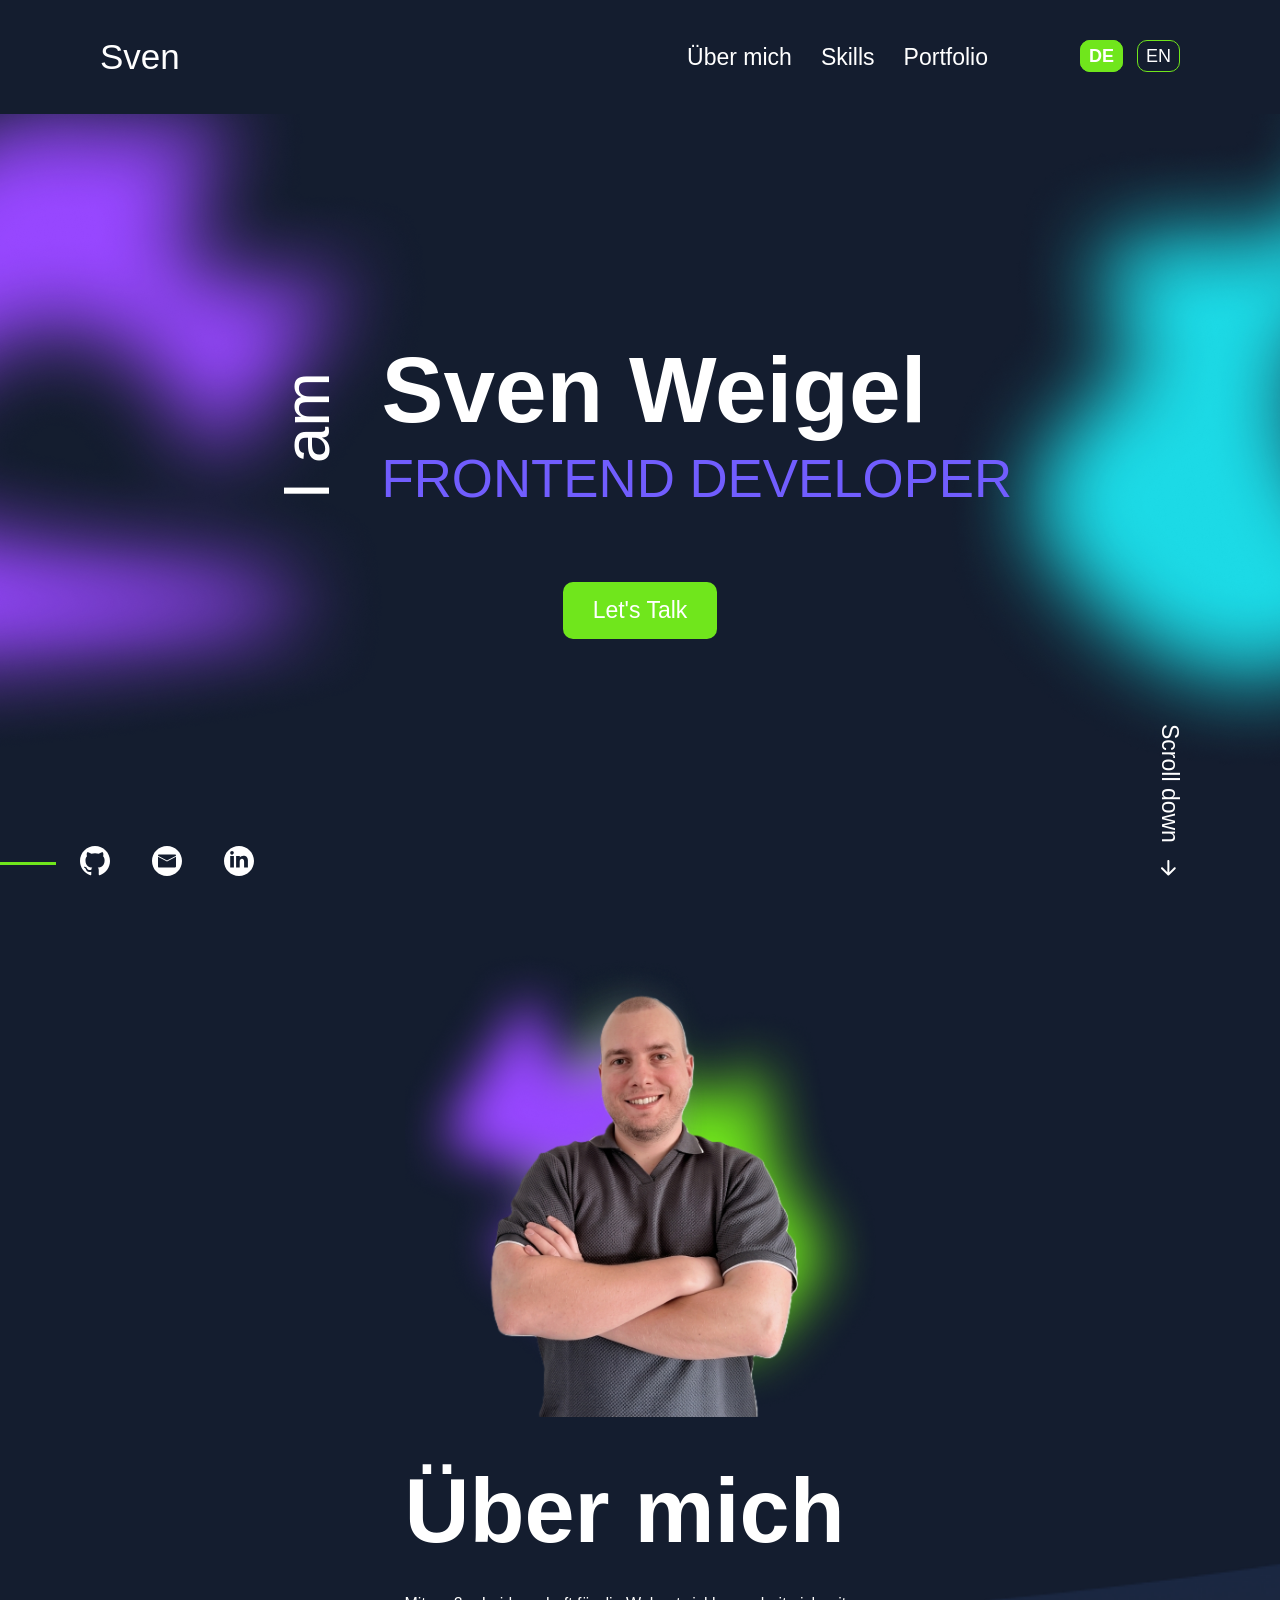
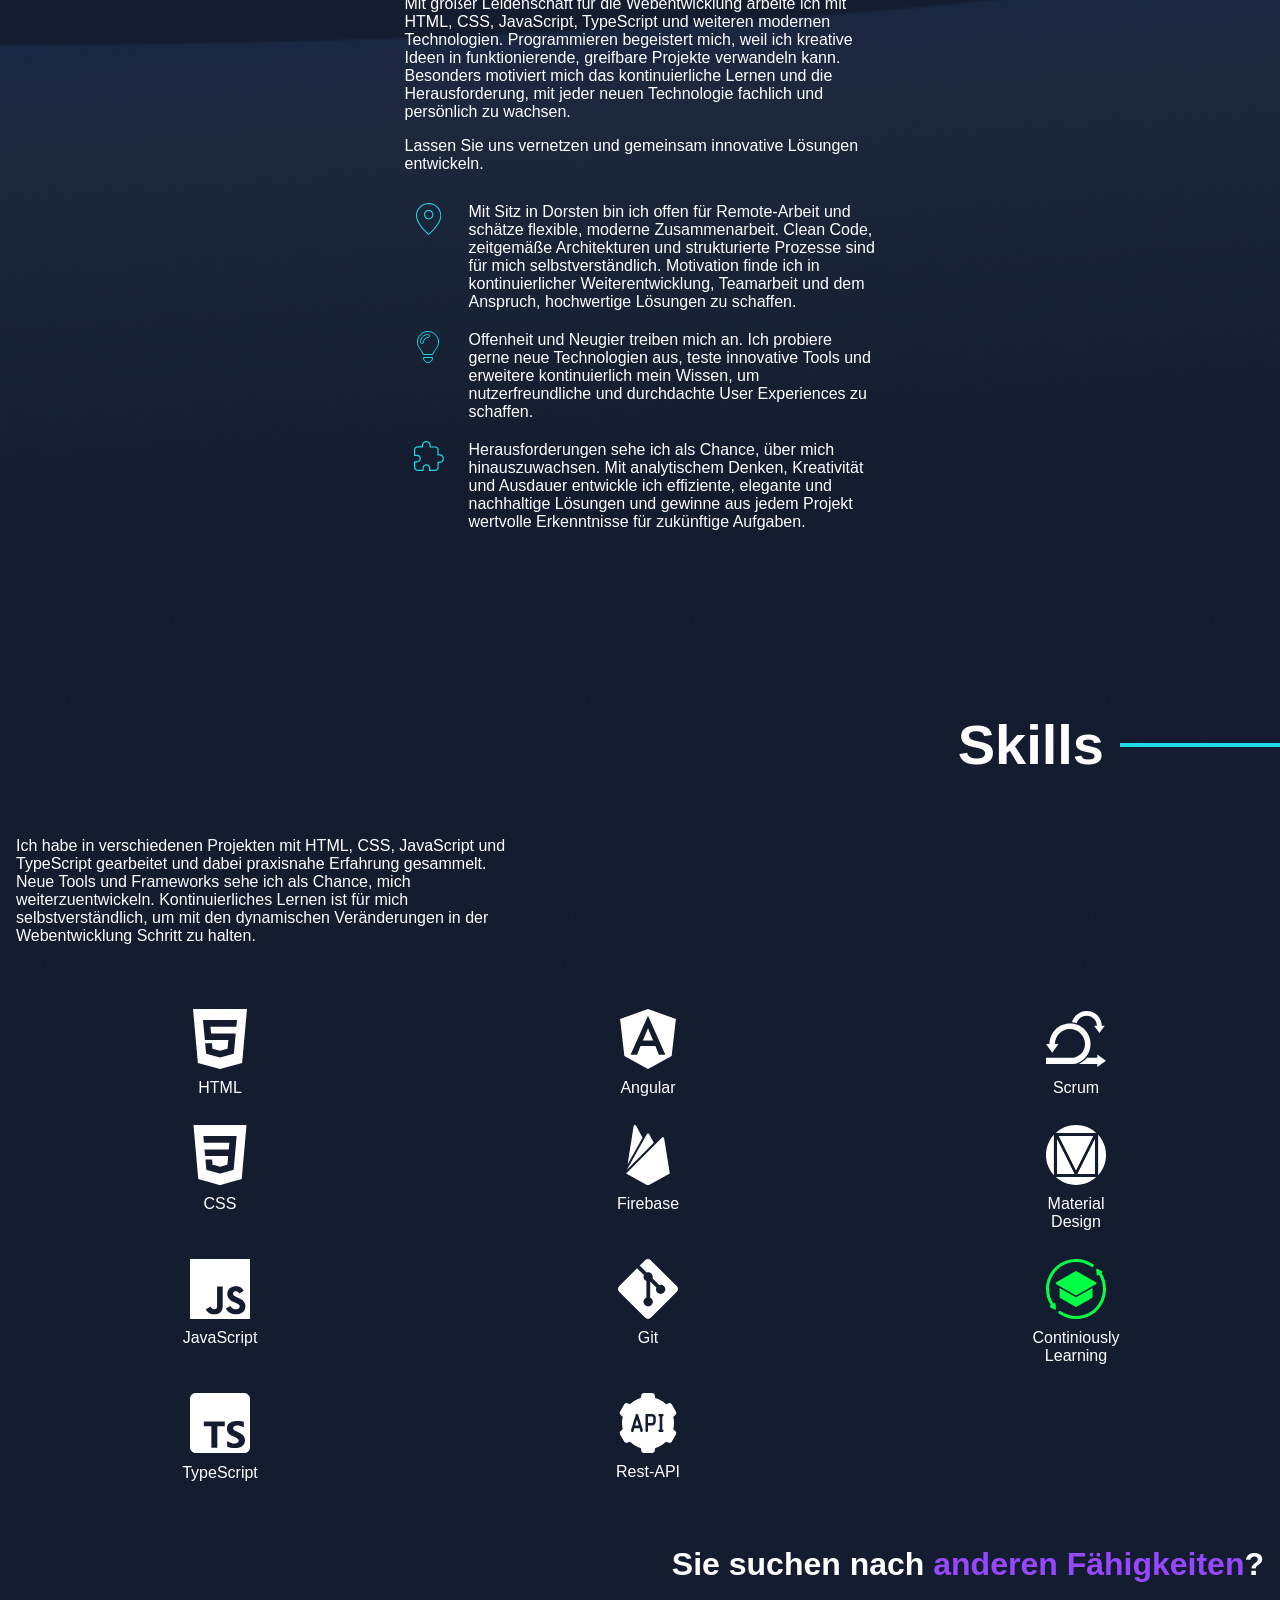
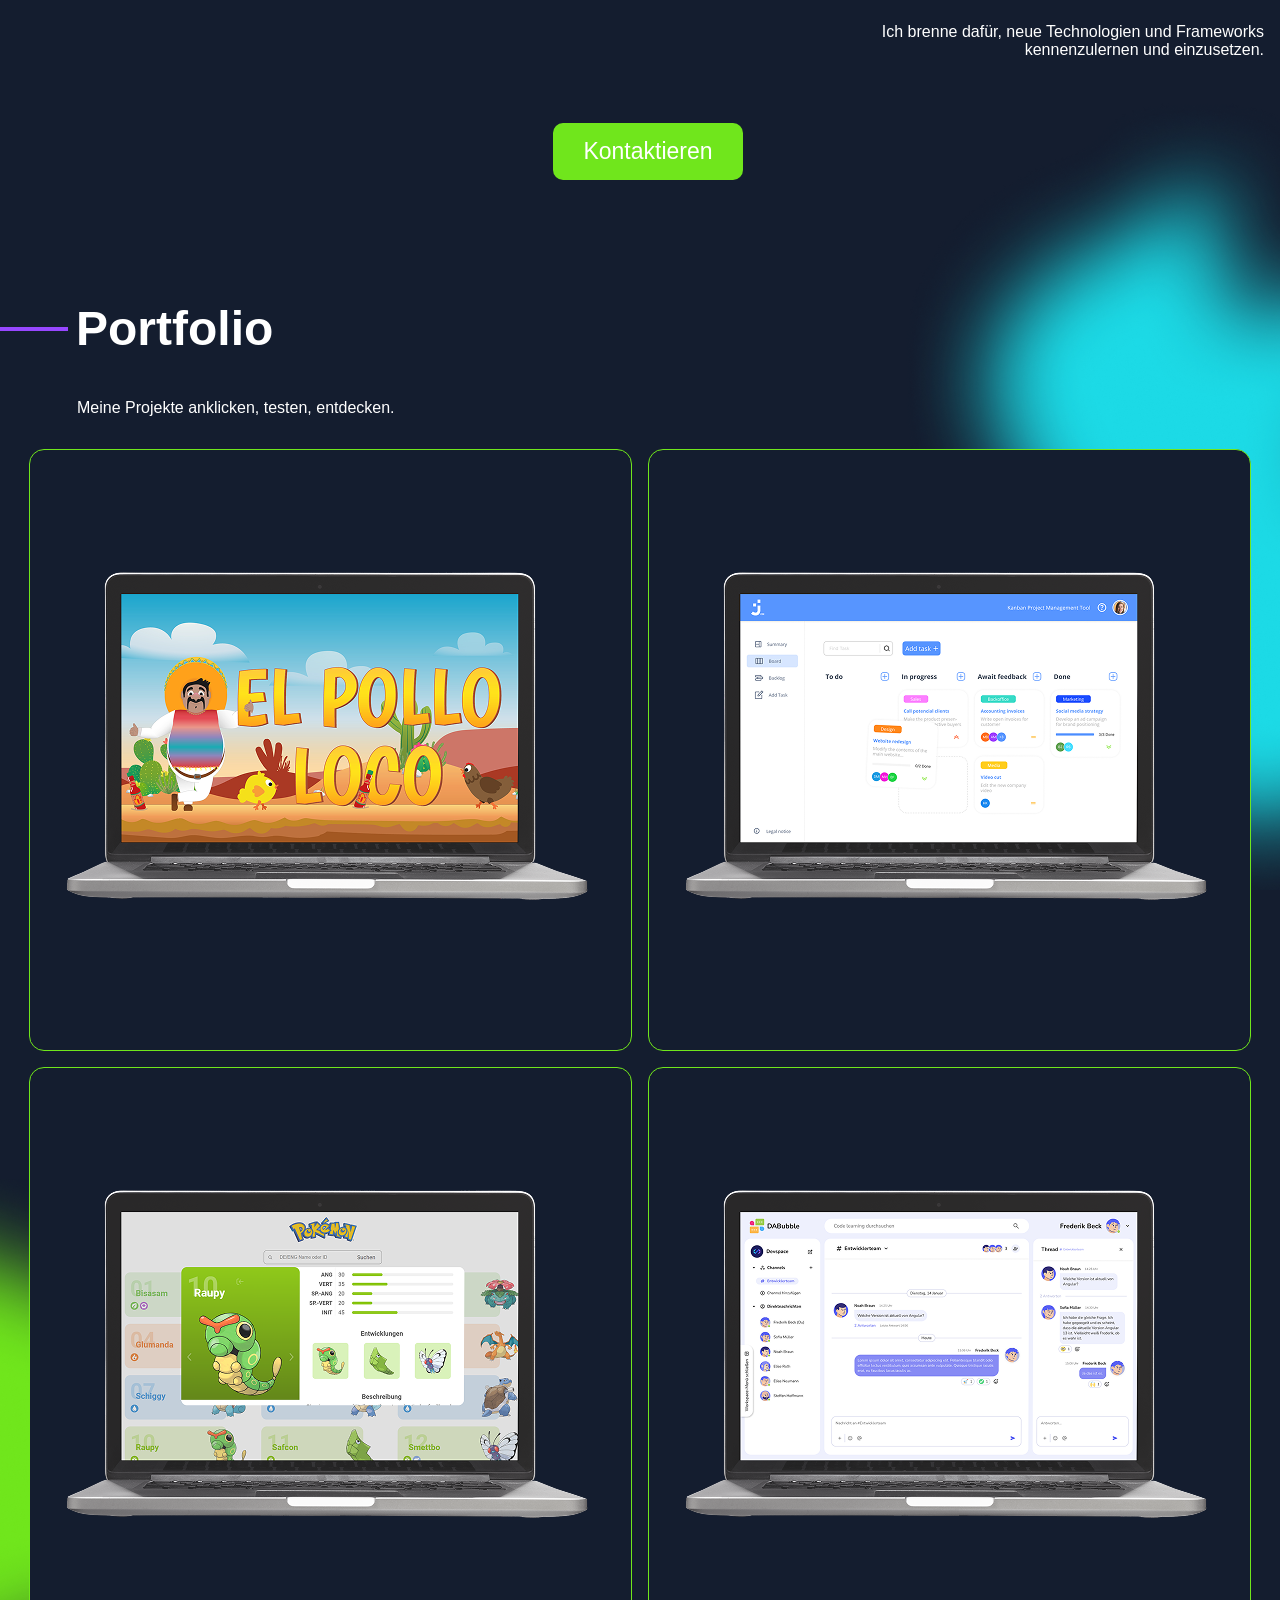
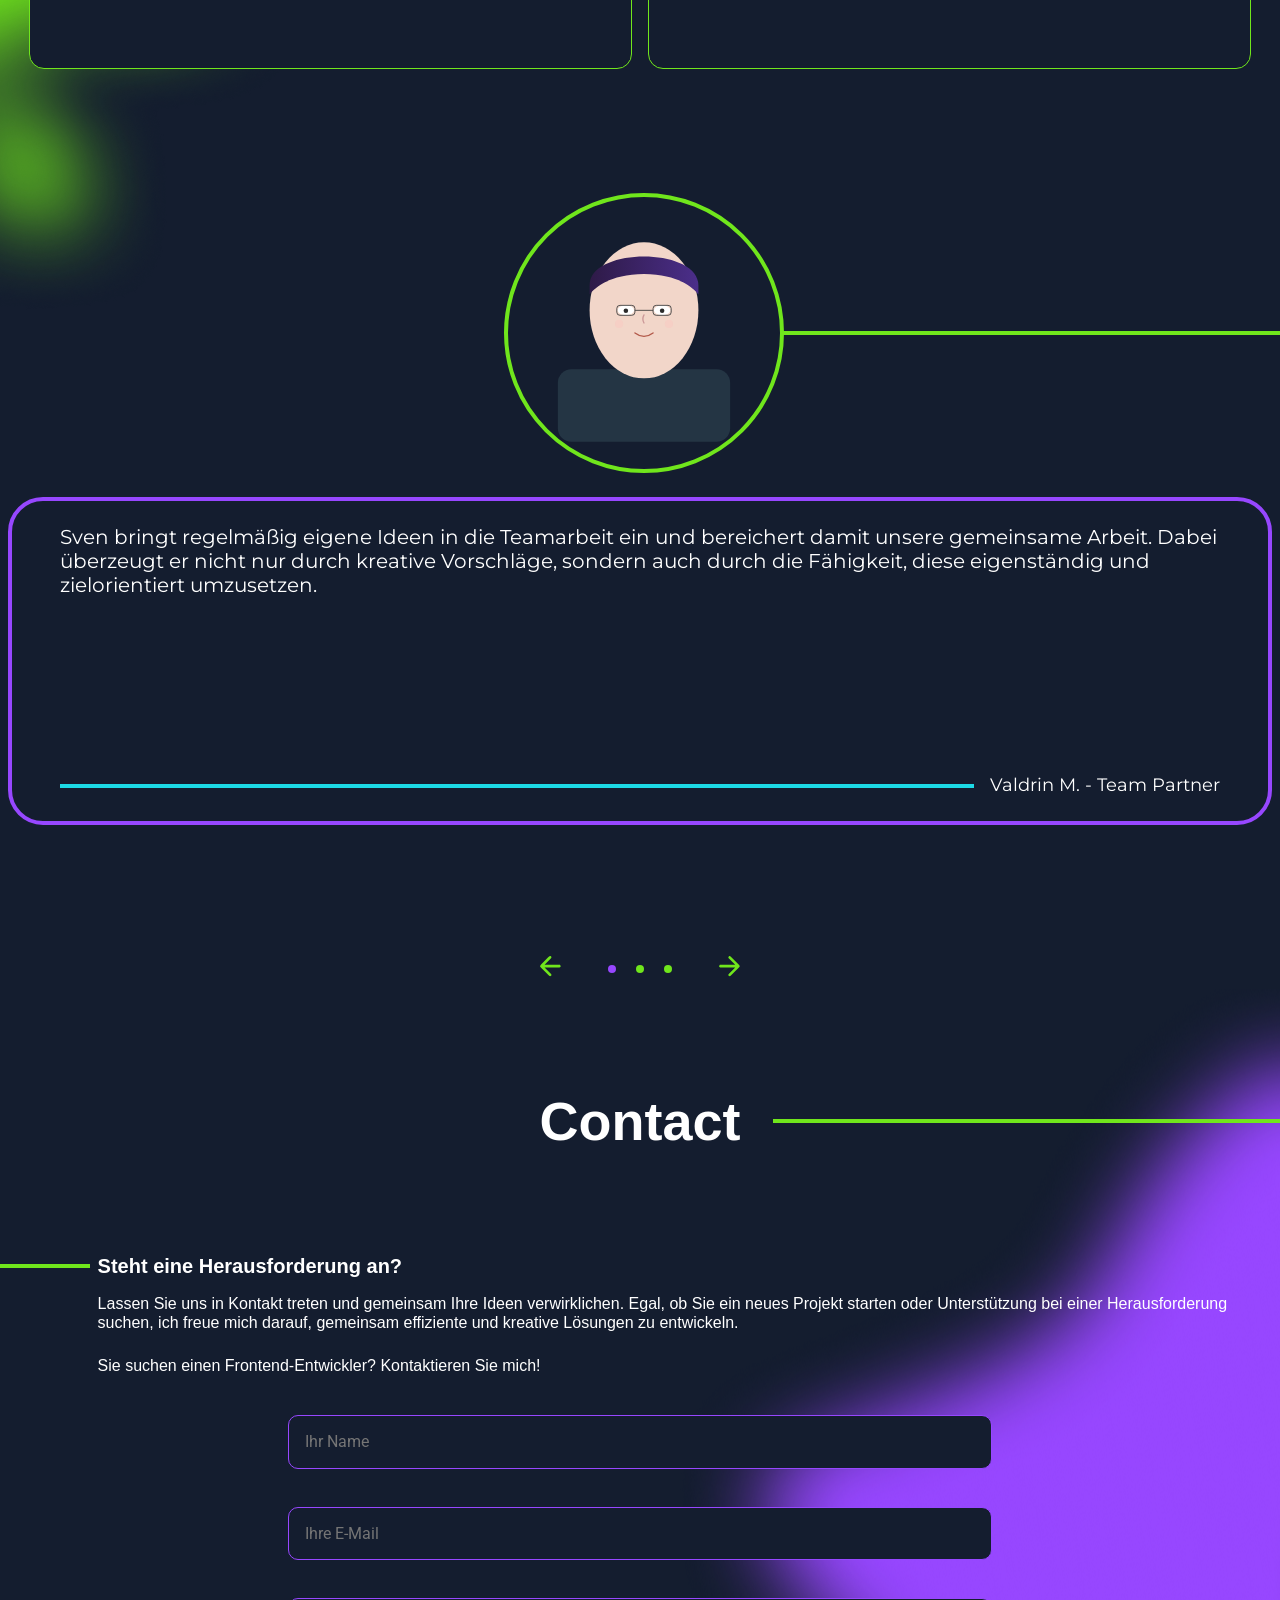
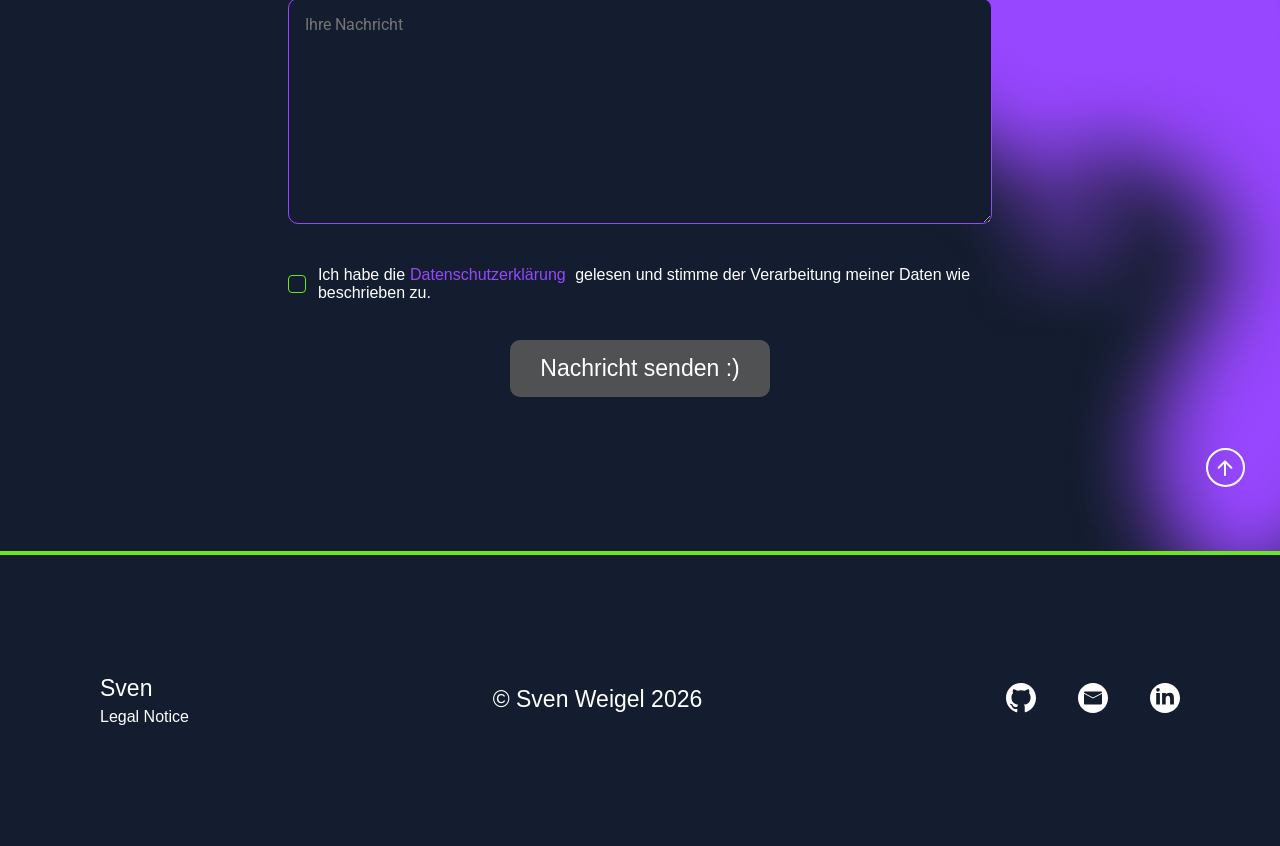
==== index.html @ a0232593 "add: active points to commentary" ====
<!doctype html>
<html lang="en">

<head>
  <meta charset="UTF-8" />
  <meta name="viewport" content="width=device-width, initial-scale=1.0" />
  <title>Portfolio</title>
  <link rel="icon" type="image/x-icon" href="assets/icons/favicon.ico" />
  <link rel="stylesheet" href="style.css" />
  <link rel="stylesheet" href="styles/header.css" />
  <link rel="stylesheet" href="styles/skills.css" />
  <link rel="stylesheet" href="styles/references.css" />
  <link rel="stylesheet" href="styles/portfolio.css" />
  <link rel="stylesheet" href="styles/hero.css" />
  <link rel="stylesheet" href="styles/contact.css" />
  <link rel="stylesheet" href="styles/header.css" />
  <link rel="stylesheet" href="styles/contact.css" />
  <link rel="stylesheet" href="styles/footer.css" />
  <link rel="stylesheet" href="styles/about-me.css" />
  <script src="scripts/fetch.js"></script>
</head>
<body onload="init()">
  <header>
    <div class="content">
      <div id="header-wrapper">
        <div id="header-name">
          <a href="#">Sven</a>
        </div>
        <button id="header-burger" aria-expanded="false" aria-controls="header-nav-language-position">
          <span class="sr-only">Menu</span>
          <img src="assets/icons/burger-menu.svg" alt="Menu" />
          <span class="burger-close" aria-hidden="true">X</span>
        </button>
        <div id="header-nav-language-position">
          <nav id="header-nav">
            <a id="about-me-a" href="#about-me">Über mich</a>
            <a href="#skills">Skills</a>
            <a href="#portfolio">Portfolio</a>
          </nav>
          <div id="header-language">
            <button onclick="setDe()" id="de-language">
              <span id="de-language-span" class="de-language active">DE</span>
            </button>
            <button onclick="setEn()" id="en-language">
              <span id="en-language-span" class="en-language">EN</span>
            </button>
          </div>
        </div>
      </div>
    </div>
  </header>
  <section id="hero">
    <div id="hero-header">
      <div class="content">
        <div id="who-am-i">
          <span class="iam">I am</span>
          <div class="hero-name-job">
            <span id="hero-name">Sven Weigel</span>
            <span class="animate__backInRight" id="hero-job">FRONTEND DEVELOPER</span>
          </div>
        </div>
      </div>
    </div>
    <div id="lets-talk-btn-wrapper">
      <a id="lets-talk-btn" class="general-btn" href="#contact">
        Let's Talk
      </a>
    </div>
    <aside id="hero-footer">
      <div class="content">
        <div id="scroll-down-span">
          <span> Scroll down </span>
        </div>
        <div id="hero-flex-div">
          <div id="hero-position-div">
            <div id="hero-seperator"></div>
            <nav id="hero-social-links">
              <div id="git-hub-link">
                <a href="https://github.com/SvenWeigel" target="_blank"><img src="assets/icons/git-hub.svg"
                    alt="GitHub" /></a>
              </div>
              <div id="mail-link">
                <a href=""><img src="assets/icons/email.svg" alt="Email" /></a>
              </div>
              <div id="linkedin-link">
                <a href=""><img src="assets/icons/linkedin.svg" alt="LinkedIn" /></a>
              </div>
            </nav>
          </div>
          <div id="scroll-down">
            <div>
              <img src="assets/icons/arrow-down.svg" alt="arrow down" />
            </div>
          </div>
        </div>
      </div>
    </aside>
  </section>
  <section id="about-me">
    <div id="about-me-content-wrapper">
      <div class="content">
        <div id="about-me-container">
          <div id="about-me-left">
            <div id="about-me-header">
                <span id="about-me-title">Über mich</span>
            </div>
            <div id="about-me-introduce">
                <span id="about-me-intro">
                Mit großer Leidenschaft für die Webentwicklung arbeite ich mit HTML, CSS, JavaScript, TypeScript und weiteren modernen Technologien. Programmieren begeistert mich, weil ich kreative Ideen in funktionierende, greifbare Projekte verwandeln kann. Besonders motiviert mich das kontinuierliche Lernen und die Herausforderung, mit jeder neuen Technologie fachlich und persönlich zu wachsen.
                <span class="spacer-vertical"></span>
                Lassen Sie uns vernetzen und gemeinsam innovative Lösungen entwickeln.
              </span>
            </div>
            <div id="about-me-connection-info">
              <div class="about-container-divs">
                <div class="about-me-div-size">
                  <img src="assets/icons/location-icon.svg" alt="location icon" />
                </div>
                <span id="about-me-location-text">
                  Mit Sitz in Dorsten bin ich offen für Remote-Arbeit und schätze flexible, moderne Zusammenarbeit. Clean Code, zeitgemäße Architekturen und strukturierte Prozesse sind für mich selbstverständlich. Motivation finde ich in kontinuierlicher Weiterentwicklung, Teamarbeit und dem Anspruch, hochwertige Lösungen zu schaffen.
                </span>
              </div>
              <div class="about-container-divs">
                <div class="about-me-div-size">
                  <img src="assets/icons/bulb-icon.svg" alt="open mind icon" />
                </div>
                <span id="about-me-openmind-text">
                  Offenheit und Neugier treiben mich an. Ich probiere gerne neue Technologien aus, teste innovative Tools und erweitere kontinuierlich mein Wissen, um nutzerfreundliche und durchdachte User Experiences zu schaffen.
                </span>
              </div>
              <div class="about-container-divs">
                <div class="about-me-div-size">
                  <img src="assets/icons/puzzel-icon.svg" alt="puzzel icon" />
                </div>
                <span id="about-me-challenges-text">
                  Herausforderungen sehe ich als Chance, über mich hinauszuwachsen. Mit analytischem Denken, Kreativität und Ausdauer entwickle ich effiziente, elegante und nachhaltige Lösungen und gewinne aus jedem Projekt wertvolle Erkenntnisse für zukünftige Aufgaben.
                </span>
              </div>
            </div>
          </div>
          <div id="about-me-right">
            <div id="about-me-image-div">
              <img src="assets/imgs/me.png" alt="Picture of me" />
            </div>
          </div>
        </div>
      </div>
    </div>
  </section>
  <section id="skills">
    <div id="skills-content">
      <div class="content">
        <div id="skills-container">
          <div id="skills-icons">
            <div id="skills-first-row" class="skill-rows hover-effect">
              <div class="skill-icons-div">
                <img class="skills-icon" src="assets/icons/html-icon.svg" alt="Html icon" />
                <span>HTML</span>
              </div>
              <div class="skill-icons-div">
                <img class="skills-icon" src="assets/icons/angular-icon.svg" alt="Angular icon" />
                <span>Angular</span>
              </div>
              <div class="skill-icons-div">
                <img class="skills-icon" src="assets/icons/scrum-icon.svg" alt="Scrum icon" />
                <span>Scrum</span>
              </div>
            </div>
            <div id="skills-second-row" class="skill-rows hover-effect">
              <div class="skill-icons-div">
                <img class="skills-icon" src="assets/icons/css-icon.svg" alt="Css icon" />
                <span>CSS</span>
              </div>
              <div class="skill-icons-div">
                <img class="skills-icon" src="assets/icons/firebase-icon.svg" alt="Firebase icon" />
                <span>Firebase</span>
              </div>
              <div class="skill-icons-div">
                <img class="skills-icon" src="assets/icons/material-icon.svg" alt="Material design icon" />
                <span>
                  Material <br>
                  Design
                </span>
              </div>
            </div>
            <div id="skills-third-row" class="skill-rows hover-effect">
              <div class="skill-icons-div">
                <img class="skills-icon" src="assets/icons/javascript-icon.svg" alt="JavaScript icon" />
                <span>JavaScript</span>
              </div>
              <div class="skill-icons-div">
                <img class="skills-icon" src="assets/icons/git-icon.svg" alt="Git icon" />
                <span>Git</span>
              </div>
              <div class="skill-icons-div">
                <img id="lerning-icon" class="skills-icon" src="assets/icons/learning-icon.svg"
                  alt="Continiously learning icon" />
                <span>Continiously<br />
                  Learning</span>
              </div>
            </div>
            <div id="skills-fourth-row" class="skill-rows hover-effect">
              <div class="skill-icons-div">
                <img class="skills-icon" src="assets/icons/typescript-icon.svg" alt="Typescript icon" />
                <span>TypeScript</span>
              </div>
              <div class="skill-icons-div">
                <img class="skills-icon" src="assets/icons/api-icon.svg" alt="RestApi icon" />
                <span>Rest-API</span>
              </div>
            </div>
          </div>
          <div id="skills-description">
            <div id="skills-description-content">
              <div id="skills-head">
                <span>Skills</span>
                <div id="skills-seperator"></div>
              </div>
              <div id="highlight-description">
                <p id="skills-highlight-text">
                  Ich habe in verschiedenen Projekten mit HTML, CSS, JavaScript und TypeScript gearbeitet und dabei praxisnahe Erfahrung gesammelt. Neue Tools und Frameworks sehe ich als Chance, mich weiterzuentwickeln. Kontinuierliches Lernen ist für mich selbstverständlich, um mit den dynamischen Veränderungen in der Webentwicklung Schritt zu halten.
                </p>
              </div>
              <div id="other-skills-need">
                <p id="skills-other-question">Sie suchen nach <span id="skills-other-emphasis">anderen Fähigkeiten</span>?</p>
              </div>
              <div id="skills-more-learnings">
                <p id="skills-more-learning">
                  Ich brenne dafür, neue Technologien und Frameworks<br> kennenzulernen und einzusetzen.
                </p>
              </div>
              <div id="btn-div">
                <a href="#contact">
                  <button id="skills-contact-btn" class="general-btn">Kontaktieren</button>
                </a>
              </div>
            </div>
          </div>
        </div>
      </div>
  </section>
  <section id="portfolio">
    <div id="portfolio-content">
      <div class="content">
        <div id="portfolio-container">
          <div id="portfolio-header">
            <div id="portfolio-header-content">
              <div id="portfolio-headline">
                <div id="portfolio-seperator-div"></div>
                <span>Portfolio</span>
              </div>
              <div id="portfolio-description">
                <span id="portfolio-description-text">
                  Meine Projekte anklicken, testen, entdecken.
                </span>
              </div>
            </div>
          </div>
          <div id="portfolio-showcase">
            <div class="box">
              <img src="assets/imgs/pollo-loco.png" alt="">
              <div class="portfolio-overlay">
                <div class="portfolio-overlay-content">
                  <h3 id="portfolio-pollo-title">El Pollo Loco</h3>
                  <p id="portfolio-pollo-desc">Jump, run and collect coins in a fun browser game.</p>
                  <span id="portfolio-pollo-tech" class="portfolio-tech">JavaScript | HTML | CSS</span>
                  <div class="portfolio-btns">
                    <a id="portfolio-pollo-live" class="portfolio-btn primary" href="#" target="_blank">Live test</a>
                    <a id="portfolio-pollo-github" class="portfolio-btn ghost" href="#" target="_blank">Github</a>
                  </div>
                </div>
              </div>
            </div>
            <div class="box">
              <img src="assets/imgs/join.png" alt="">
              <div class="portfolio-overlay">
                <div class="portfolio-overlay-content">
                  <h3 id="portfolio-join-title">Join</h3>
                  <p id="portfolio-join-desc">Task manager inspired by Kanban boards for teams.</p>
                  <span id="portfolio-join-tech" class="portfolio-tech">JavaScript | HTML | CSS</span>
                  <div class="portfolio-btns">
                    <a id="portfolio-join-live" class="portfolio-btn primary" href="#" target="_blank">Live test</a>
                    <a id="portfolio-join-github" class="portfolio-btn ghost" href="#" target="_blank">Github</a>
                  </div>
                </div>
              </div>
            </div>
            <div class="box">
              <img src="assets/imgs/pokedex.png" alt="">
              <div class="portfolio-overlay">
                <div class="portfolio-overlay-content">
                  <h3 id="portfolio-pokedex-title">Pokedex</h3>
                  <p id="portfolio-pokedex-desc">Search and explore Pokemon with clean UI.</p>
                  <span id="portfolio-pokedex-tech" class="portfolio-tech">JavaScript | API | CSS</span>
                  <div class="portfolio-btns">
                    <a id="portfolio-pokedex-live" class="portfolio-btn primary" href="#" target="_blank">Live test</a>
                    <a id="portfolio-pokedex-github" class="portfolio-btn ghost" href="#" target="_blank">Github</a>
                  </div>
                </div>
              </div>
            </div>
            <div class="box">
              <img src="assets/imgs/dabubble.png" alt="">
              <div class="portfolio-overlay">
                <div class="portfolio-overlay-content">
                  <h3 id="portfolio-dabubble-title">DABubble</h3>
                  <p id="portfolio-dabubble-desc">Slack-inspired chat app with realtime messaging.</p>
                  <span id="portfolio-dabubble-tech" class="portfolio-tech">Angular | TypeScript | Firebase</span>
                  <div class="portfolio-btns">
                    <a id="portfolio-dabubble-live" class="portfolio-btn primary" href="#" target="_blank">Live test</a>
                    <a id="portfolio-dabubble-github" class="portfolio-btn ghost" href="#" target="_blank">Github</a>
                  </div>
                </div>
              </div>
            </div>
          </div>

        </div>
      </div>
    </div>
  </section>
  <section id="references">
    <div id="references-content">
      <div class="content">
        <div>
          <div id="references-container">
            <div id="reference-commentary">
              <div id="commentary">
                <span id="references-commentary-text">
                  Sven bringt regelmäßig eigene Ideen in die Teamarbeit ein und bereichert damit unsere gemeinsame Arbeit. Dabei überzeugt er nicht nur durch kreative Vorschläge, sondern auch durch die Fähigkeit, diese eigenständig und zielorientiert umzusetzen.
                </span>
              </div>
              <div id="commentary-name">
                <div id="commentary-name-seperator"></div>
                <span id="references-commentary-name">Valdrin M. -Team Partner</span>
              </div>
            </div>
            <div id="reference-img">
              <div id="reference-img-div">
              <img src="assets/imgs/fictional-person.svg" alt="">
              </div>
            </div><div id="reference-seperator"></div>
          </div>
          <div id="commentary-nav-bar">
            <div id="arrow-back">
              <img id="back" onclick="backCommentary()" src="assets/icons/arrow-back.svg" alt="back arrow">
            </div>
            <div class="active-point"></div>
            <div class="point"></div>
            <div class="point"></div>
            <div id="arrow-next">
              <img id="next" onclick="nextCommentary()" src="assets/icons/arrow-next.svg" alt="next arrow">
            </div>
          </div>
        </div>
      </div>
    </div>
  </section>
  <section id="contact">
    <div id="contact-content">
      <div class="content">
        <div id="contact-header-container">
          <div id="contact-header">
            <span>Contact</span>
            <div id="contact-seperator"></div>
          </div>
        </div>
        <div id="contact-content-container">
          <div id="contact-left-div">
            <div id="contact-left-content">
              <div id="contact-left-head">
                <div id="contact-left-seperator"></div>
                <span id="contact-challenge-text">Steht eine Herausforderung an?</span>
              </div>
              <div id="contact-left-description">
                <span id="contact-description-text">
                  Lassen Sie uns in Kontakt treten und gemeinsam Ihre Ideen verwirklichen. Egal, ob Sie ein neues Projekt starten oder Unterstützung bei einer Herausforderung suchen, ich freue mich darauf, gemeinsam effiziente und kreative Lösungen zu entwickeln.
                </span>
                <span id="contact-cta-text">
                  Sie suchen einen Frontend-Entwickler? Kontaktieren Sie mich!
                </span>
              </div>
            </div>
          </div>
          <div id="contact-right-div">
            <form id="contact-form" action="">
              <div class="field-with-icon">
                <input id="name" type="text" placeholder="Ihr Name" required>
                <img class="validation-icon icon-valid" src="assets/icons/valid.svg" alt="valid" />
                <img class="validation-icon icon-invalid" src="assets/icons/not-valid.svg" alt="not valid" />
              </div>
              <div id="error-name"></div>
              <div class="field-with-icon">
                <input id="email" type="email" placeholder="Ihre E-Mail" required>
                <img class="validation-icon icon-valid" src="assets/icons/valid.svg" alt="valid" />
                <img class="validation-icon icon-invalid" src="assets/icons/not-valid.svg" alt="not valid" />
              </div>
              <div id="error-email"></div>
              <div class="field-with-icon">
                <textarea name="message" id="message" cols="30" rows="10" placeholder="Ihre Nachricht" required></textarea>
                <img class="validation-icon icon-valid" src="assets/icons/valid.svg" alt="valid" />
                <img class="validation-icon icon-invalid" src="assets/icons/not-valid.svg" alt="not valid" />
              </div>
              <div id="error-message"></div>
              <div id="contact-form-checkbox-bottom">
                <input id="checkbox" type="checkbox" required unchecked>
                <span id="contact-privacy-text">Ich habe die<a id="contact-privacy-link" href="legal-notice.html">Datenschutzerklärung</a> gelesen und stimme der Verarbeitung meiner Daten wie beschrieben zu.</span>
              </div>
              <div id="error-checkbox"></div>
              <div id="form-btn-div">
              <button type="button" onclick="sendContactForm()" id="contact-send-btn" class="form-btn" disabled>
                Nachricht senden :)
              </button>
            </div>
            </form>
          </div>
        </div>
        <div id="go-up-btn">
          <a href="#"> <img src="assets/icons/go-up.svg" alt=""></a>
        </div>
      </div>
    </div>
  </section>
  <footer>
    <div class="content">
      <div id="footer-seperator"></div>
      <div id="footer-container">
        <div id="footer-left">
          <span>Sven</span>
          <a id="footer-legal-link" href="legal-notice.html">Legal Notice</a>
        </div>
        <span>© Sven Weigel 2026</span>
        <nav id="footer-nav">
          <a href="https://github.com/SvenWeigel"><img src="assets/icons/git-hub.svg" alt=""></a>
          <a href=""><img src="assets/icons/email.svg" alt=""></a>
          <a href=""><img src="assets/icons/linkedin.svg" alt=""></a>
        </nav>
      </div>
    </div>
  </footer>

  <div id="modal-overlay" onclick="closeModal()">
    <div id="modal-box">
      <img id="modal-icon" src="assets/icons/modal-icon.svg" alt="">
      <p id="modal-message"></p>
      <button class="general-btn" onclick="closeModal()">OK</button>
    </div>
  </div>

</body>
<script src="script.js"></script>
  <script src="scripts/contact.js"></script>
  <script src="scripts/language.js"></script>
  <script src="scripts/commentary.js"></script>
</html>
---- style.css ----
@font-face {
  font-family: "Roboto";
  src: url(fonts/Roboto-VariableFont_wdth\,wght.ttf) format("truetype");
}

@font-face {
  font-family: "Montserrat";
  src: url(fonts/Montserrat/Montserrat-VariableFont_wght.ttf) format("truetype");
}

html,
body {
  height: 100%;
  margin: 0;
  scroll-behavior: smooth;
}

body {
  font-family: "Poppins", sans-serif, Arial, Helvetica, sans-serif;
  background-color: rgb(20, 29, 47);
}

a {
  text-decoration: none;
  color: inherit;
}

.content{
  width: 100%;
  max-width: 1440px;
  height: 100%;
}

.general-btn {
  background-color: rgba(112, 230, 28, 1);
  color: white;
  border: none;
  border-radius: 10px;
  padding: 15px 30px;
  font-size: 23px;
  cursor: pointer;
}

.general-btn:hover {
  background-color: rgba(151, 71, 255, 1);
  transition: ease, transform 0.2s ease;
  transform: scale(1.2);
  transform-origin: left top;
}

#modal-overlay {
  display: none;
  position: fixed;
  inset: 0;
  background-color: rgba(0, 0, 0, 0.6);
  z-index: 9999;
  align-items: center;
  justify-content: center;
}

#modal-overlay.modal-open {
  display: flex;
}

#modal-box {
  background-color: rgb(30, 42, 64);
  border-radius: 14px;
  padding: 48px 56px;
  display: flex;
  flex-direction: column;
  align-items: center;
  gap: 24px;
  max-width: 480px;
  width: 90%;
  box-shadow: 0 8px 40px rgba(0, 0, 0, 0.5);
  animation: modalIn 0.25s ease;
}

#modal-icon {
  width: 56px;
  height: 56px;
}

#modal-message {
  color: white;
  font-size: 20px;
  font-weight: 600;
  text-align: center;
  margin: 0;
}

@keyframes modalIn {
  from { opacity: 0; transform: scale(0.85); }
  to   { opacity: 1; transform: scale(1); }
}
---- styles/header.css ----
header {
  margin: 0 auto;
  display: flex;
  justify-content: center;
}

#header-wrapper {
  display: flex;
  justify-content: space-between;
  align-items: center;
  margin: 0 auto;
  padding: 37px 100px 37px 100px;
  color: rgba(255, 255, 255, 1);
}

#header-name {
  font-size: 35px;
  font-weight: 400;
}

#header-nav-language-position {
  display: flex;
  gap: 92px;
}

#header-nav {
  font-size: 23px;
  font-weight: 400;
  display: flex;
  gap: 29px;
}

#header-language {
  display: flex;
  gap: 14px;
}

#header-language button {
  background: transparent;
  border: none;
  padding: 0;
  cursor: pointer;
}

#header-language span {
  background: transparent;
  border: 1px solid rgba(112, 230, 28, 1);
  padding: 5px 8px 5px 8px;
  cursor: pointer;
  border-radius: 10px;
  font-size: 18px;
  line-height: 120%;
  color: white;
}
  
.active {
  background-color: rgba(112, 230, 28, 1) !important;
  font-weight: 700 !important;
}

.de-language  {
  background-color: transparent;
  color: white;
  font-weight: 400;
}

#de-language span:hover {
 background-color: #9747ff;
  border-color: #9747ff;
}


.en-language {
  background-color: transparent;
  color: white;
  font-weight: 400;
}

#en-language span:hover {
  background-color: #9747ff;
  border-color: #9747ff;
}

header {
  position: fixed;
  top: 0;
  left: 0;
  right: 0;
  width: 100%;
  z-index: 9999;
  background-color: rgb(20, 29, 47);
}

#header-nav a:hover {
  color: rgba(112, 230, 28, 1);
}

#header-burger {
  display: none;
  align-items: center;
  justify-content: center;
  width: 44px;
  height: 44px;
  margin-left: auto;
  background: transparent;
  border: none;
  cursor: pointer;
}

#header-burger img {
  width: 28px;
  height: 28px;
}

.burger-close {
  display: none;
  font-size: 22px;
  line-height: 1;
  color: rgba(255, 255, 255, 1);
}

.sr-only {
  position: absolute;
  width: 1px;
  height: 1px;
  padding: 0;
  margin: -1px;
  overflow: hidden;
  clip: rect(0, 0, 0, 0);
  border: 0;
}

header.is-open #header-nav-language-position {
  transform: translateX(0);
  opacity: 1;
  pointer-events: auto;
}

header.is-open #header-burger img {
  display: none;
}

header.is-open #header-burger .burger-close {
  display: inline-block;
}

body.no-scroll {
  overflow: hidden;
}

@media (max-width: 950px) {
  #header-wrapper {
    padding: 37px 37px 37px 37px;
  }

  #header-burger {
    display: inline-flex;
  }

  #header-nav-language-position {
    position: fixed;
    left: 0;
    right: 0;
    top: 90px;
    height: calc(100vh - 100px);
    flex-direction: column;
    align-items: center;
    justify-content: flex-start;
    gap: 24px;
    padding-top: 24px;
    background-color: rgba(20, 29, 47, 0.9);
    transform: translateX(100%);
    opacity: 0;
    pointer-events: none;
    transition: none;
  }

  #header-nav {
    flex-direction: column;
    align-items: center;
    gap: 20px;
  }

  header.is-open #header-nav-language-position {
    transition: transform 0.25s ease, opacity 0.2s ease;
  }
}
---- styles/skills.css ----
#skills{
  scroll-margin-top: 80px;
}

#skills-container {
  padding: 60px 0px 160px 100px;
  display: flex;
  justify-content: space-between;
}

#skills-content {
  display: flex;
  flex-direction: row;
  justify-content: center;
  align-items: center;
  position: relative;
}

#skills-icons {
  width: 662px;
  height: 664px;
}

#skills-description {
  width: 492px;
  height: 560px;
}

#skills-icons {
  display: flex;
  flex-direction: row;
  gap: 80px;
}

.skill-icons-div {
  display: flex;
  flex-direction: column;
  align-items: center;
  gap: 10px;
  color: white;
  font-size: 16px;
  text-align: center;
}

.skill-rows {
  display: flex;
  flex-direction: column;
  gap: 80px;
  padding: 16px 8px 16px 8px;
}

#lerning-icon {
  filter: invert(42%) sepia(93%) saturate(1352%) hue-rotate(87deg)
    brightness(119%) contrast(119%);
}

#skills-description-content {
  display: flex;
  flex-direction: column;
  justify-content: center;
  align-items: flex-start;
  color: white;
  font-size: 16px;
}

#skills-head {
  width: 100%;
  font-size: 90px;
  font-weight: 700;
  color: #fff;
  line-height: 120%;
  margin-bottom: 35px;
  display: flex;
  justify-content: flex-start;
  align-items: center;
}

#skills-seperator {
  width: 100%;
  height: 0;
  border: none;
  border-top: 4px solid rgba(28, 218, 230, 1);
  margin-left: 32px;
}

#other-skills-need {
  font-size: 32px;
  font-weight: 700;
}

#other-skills-need span {
  color: rgba(151, 71, 255, 1);
}

#btn-div {
  margin-top: 40px;
}

#other-skills-need p {
  margin: 40px 0px 16px 0px;
}

#highlight-description p {
  margin: 0;
  padding-right: 100px;
}

#skills-more-learnings p {
  margin: 0;
}

.hover-effect img:hover {
  transform: scale(1.05) translateY(-50%);
  transition: transform 0.3s ease;
}

@media (max-width: 1285px) {
  .hover-effect img:hover {
    transform: none;
    transition: none;
  }

  #skills-container {
    padding: 60px 0px 120px 16px;
    display: grid;
    grid-template-columns: 1fr;
    grid-template-areas:
      "head"
      "highlight"
      "icons"
      "other"
      "more"
      "btn";
    align-items: center;
    gap: 24px;
  }

  #skills-icons {
    width: 100%;
    height: auto;
    display: grid;
    grid-template-columns: repeat(3, minmax(120px, 1fr));
    gap: 28px 20px;
    grid-area: icons;
  }

  .skill-rows {
    display: contents;
  }

  #skills-description {
    display: contents;
  }

  #skills-description-content {
    display: contents;
  }

  #skills-head {
    grid-area: head;
    font-size: 56px;
    justify-content: flex-end;
    text-align: right;
  }

  #skills-seperator {
    width: 160px;
    margin-left: 16px;
  }

  #highlight-description p {
    padding-right: 8px;
    padding-bottom: 40px;
  }

  #highlight-description {
    grid-area: highlight;
    text-align: left;
    width: min(520px, 100%);
    justify-self: start;
  }

  #other-skills-need {
    grid-area: other;
    text-align: right;
    justify-self: end;
    padding-right: 16px;
  }

  #skills-more-learnings {
    grid-area: more;
    text-align: right;
    justify-self: end;
    padding-right: 16px;
  }

  #btn-div {
    grid-area: btn;
    justify-self: center;
  }
}

@media (max-width: 900px) {
  #skills-icons {
    grid-template-columns: repeat(3, minmax(120px, 1fr));
    gap: 24px 16px;
  }

  #skills-head {
    font-size: 44px;
  }

  #other-skills-need {
    font-size: 24px;
  }
}

@media (max-width: 600px) {
  #skills-container {
    padding: 40px 0px 80px 12px;
  }

  #skills-icons {
    grid-template-columns: repeat(3, minmax(100px, 1fr));
    gap: 20px 0px;
  }

  #skills-head {
    font-size: 36px;
  }

  .skill-icons-div {
    font-size: 14px;
  }

  .skills-icon {
    width: 40px;
  }
}
---- styles/references.css ----
#references-container {
  padding: 124px 0px;
  display: flex;
  align-items: center;
  justify-content: flex-end;
}

#references-content {
  display: flex;
  flex-direction: row;
  justify-content: center;
  align-items: center;
  position: relative;
}

#reference-commentary {
  height: 272px;
  max-width: 700px;
  padding: 48px 96px 48px 96px;
  border: 4px solid #9747ff;
  border-radius: 35px;
}

#reference-img {
  width: 272px;
  height: 272px;
  border-radius: 50%;
  border: 4px solid #70e61c;
  object-fit: cover;
  margin-left: 48px;
}

#reference-seperator {
  width: 100px;
  height: 0;
  border: none;
  border-top: 4px solid #70e61c;
}

#commentary-name {
  display: flex;
  align-items: center;
  gap: 16px;
}

#reference-commentary {
  color: white;
  display: flex;
  flex-direction: column;
  justify-content: space-between;
}

#commentary span {
  font-family: "Montserrat", sans-serif;
  font-size: 20px;
  line-height: 120%;
  font-weight: 400;
  white-space: normal;
  word-break: break-word;
}

#commentary-name-seperator {
  flex: 1 1 auto;
  height: 0;
  border: none;
  border-top: 4px solid #1cdae6;
  min-width: 8px;
}

#commentary-name span {
  font-family: "Montserrat", sans-serif;
  font-size: 18px;
  line-height: 120%;
  font-weight: 400;
}

#reference-img {
  width: 272px;
  height: 272px;
  border-radius: 50%;
  border: 4px solid #70e61c;
  overflow: hidden;
  margin-left: 48px;
}

#reference-img img {
  display: block;
  width: 100%;
  height: 120%;
  object-fit: cover;
  transform: translate(-0%, -0%);
  border-radius: 0;
}

#commentary-nav-bar {
  display: flex;
  justify-content: center;
  align-items: center;
  gap: 20px;
  height: 40px;
}

.active-point {
  height: 8px;
  width: 8px;
  border-radius: 50%;
  background-color: #9747ff;
}

.point {
  height: 8px;
  width: 8px;
  border-radius: 50%;
  background-color: #70e61c;
}

#arrow-back img,
#arrow-next img {
  border: 2px solid transparent;
  border-radius: 50%;
  padding: 5px;
  box-sizing: border-box;
}

#arrow-back {
  cursor: pointer;
  margin-right: 20px;
}

#arrow-back img:hover,
#arrow-next img:hover {
  border: #70e61c solid 2px;
  border-radius: 50%;
  padding: 5px;
}

#arrow-next {
  cursor: pointer;
  margin-left: 20px;
}

@media (max-width: 1345px) {
  #reference-commentary {
    height: 272px;
    padding: 24px 48px 24px 48px;
    margin: 0 8px;
  }
}

@media (max-width: 1280px) {
  #references-container {
    display: grid;
    grid-template-columns: 1fr 272px 1fr;
    grid-template-rows: auto auto;
    column-gap: 4px;
    row-gap: 24px;
    align-items: center;
    width: 100%;
  }

  #reference-img {
    grid-column: 2;
    grid-row: 1;
    margin-left: 0;
  }

  #reference-seperator {
    grid-column: 3;
    grid-row: 1;
    height: 4px;
    background-color: #70e61c;
    border: none;
    width: 100%;
    align-self: center;
  }

  #reference-commentary {
    grid-column: 1 / -1;
    grid-row: 2;
    max-width: none;
  }
}

@media (max-width: 525px) {
  #references-container {
    grid-template-columns: 1fr 200px 1fr;
  }

  #reference-img {
    width: 200px;
    height: 200px;
  } 
}
---- styles/portfolio.css ----
#portfolio {
  scroll-margin-top: 114px;
  max-width: 1440px;
  margin: 0 auto;
}

#portfolio {
  position: relative;
  z-index: 200;
  overflow: visible;
}

#portfolio::before,
#portfolio::after {
  content: "";
  position: absolute;
  pointer-events: none;
  background-repeat: no-repeat;
  background-size: auto;
}

#portfolio::before {
  background-image: url("../assets/imgs/portfolio-green-shadow.png");
  left: 0;
  bottom: -250px;
  width: min(740px, 100%);
  height: min(740px, 100%);
  background-position: left bottom;
  z-index: 0;
}

#portfolio::after {
  background-image: url("../assets/imgs/portfolio-blue-shadow.png");
  right: 0;
  top: -210px;
  width: min(800px, 100%);
  height: min(800px, 100%);
  background-position: right top;
  z-index: 0;
}

#portfolio-content {
  display: flex;
  flex-direction: row;
  justify-content: center;
  align-items: center;
  position: relative;
}

#portfolio-header-content {
  color: white;
  margin-bottom: 32px;
}

#portfolio-headline {
  display: flex;
  align-items: center;
  gap: 32px;
  margin-bottom: 40px;
}

#portfolio-seperator-div {
  width: 68px;
  height: 0;
  border: none;
  border-top: 4px solid #9747ff;
}

#portfolio-headline span {
  font-size: 90px;
  font-weight: 700;
  line-height: 120%;
}

#portfolio-description span {
  font-size: 18px;
  line-height: 120%;
  max-width: 473px;
  display: block;
  justify-content: end;
}

#portfolio-description {
  margin-left: calc(68px + 32px);
}

#portfolio-showcase {
  display: flex;
  flex-wrap: wrap;
  justify-content: center;
  align-items: center;
  gap: 32px;
  padding: 0px 93px 0px 93px;
  position: relative;
  z-index: 2;
}

.box {
  border: 1px solid #70e61c;
  border-radius: 15px;
  position: relative;
  background-color: rgb(20, 29, 47);
  overflow: hidden;
}

.box img {
  display: block;
  width: 100%;
}

.portfolio-overlay {
  position: absolute;
  inset: 0;
  background: rgba(20, 29, 47, 0.6);
  transform: translateY(100%);
  opacity: 0;
  transition: transform 0.35s ease, opacity 0.2s ease;
  display: flex;
  align-items: flex-end;
  padding: 20px;
  pointer-events: none;
}

.box:hover .portfolio-overlay {
  transform: translateY(0);
  opacity: 1;
  pointer-events: auto;
}

.portfolio-overlay-content {
  padding: 24px;
  color: white;
  display: flex;
  flex-direction: column;
  gap: 12px;
}

.portfolio-overlay-content h3 {
  margin: 0;
  font-size: 28px;
  line-height: 120%;
}

.portfolio-overlay-content p {
  margin: 0;
  font-size: 16px;
  line-height: 150%;
  color: rgba(255, 255, 255, 0.9);
}

.portfolio-tech {
  color: #70e61c;
  font-size: 16px;
  letter-spacing: 0.5px;
}

.portfolio-btns {
  display: flex;
  gap: 16px;
  justify-content: center;
}

.portfolio-btn {
  text-decoration: none;
  padding: 10px 18px;
  border-radius: 8px;
  font-size: 16px;
  line-height: 120%;
  border: 1px solid transparent;
}

.portfolio-btn.primary {
  background: #8a4dff;
  color: white;
  border: 1px solid #8a4dff;
}

.portfolio-btn.ghost {
  border-color: #1ce6df;
  color: #1ce6df;
  background: transparent;
}

@media (max-width: 1285px) {
  #portfolio-content {
    z-index: 2;
  }

  #portfolio-headline span {
    font-size:48px;
    padding-right: 16px;
  }

  #portfolio-description span {
    font-size: 16px;
    margin-left: 69px;
  }

  #portfolio-headline {
    gap: 8px;
  }

  #portfolio-description {
   margin: 0;
   padding: 0px 8px;
  }

  #portfolio-showcase {
    padding: 0px 16px 0px 16px;
    gap: 16px;
  }
}
---- styles/hero.css ----
#hero-header {
  margin-top: 188px;
}

#who-am-i {
  display: flex;
}

.iam {
  writing-mode: vertical-rl;
  transform: rotate(180deg);
  display: flex;
  font-weight: 400;
  font-size: clamp(20px, 4.5vw + 0.5rem, 90px);
  color: white;
  padding-left: 35px;
  margin-bottom: 10px;
  line-height: 120%;
}

.hero-name-job {
  display: flex;
  flex-direction: column;
  color: white;
}

#hero-name {
  font-size: clamp(36px, 6vw + 1rem, 128px);
  font-weight: 700;
  margin: 0;
  line-height: 120%;
}

#hero-job {
  font-size: clamp(20px, 3.5vw + 0.5rem, 64px);
  font-weight: 400;
  margin: 0;
  color: rgb(113, 93, 254);
  line-height: 120%;
}

#lets-talk-btn-wrapper {
  display: flex;
  justify-content: center;
  margin-top: 72px;
}

#hero-seperator {
  width: 56px;
  height: 0;
  border-top: 3px solid rgb(112, 230, 28);
}

#hero-footer-wrapper {
  margin-bottom: 0;
  margin-left: 0;
}

#hero-footer {
  height: auto;
  width: 100%;
  display: flex;
  justify-content: center;
  position: absolute;
  bottom: 20px;
}

#hero-position-div {
  display: flex;
  align-items: center;
  gap: 24px;
}

#hero-social-links {
  display: flex;
  gap: 42px;
}

#scroll-down-span {
  display: flex;
  justify-content: center;
  writing-mode: vertical-rl;
  cursor: pointer;
  width: 100%;
}

#scroll-down-span span {
  margin-bottom: 3px;
  color: white;
  font-size: 23px;
  font-weight: 400;
  line-height: 120%;
  padding-right: 97px;
}

#scroll-down {
  width: 24px;
  padding-right: 100px;
  cursor: pointer;
  display: flex;
  justify-content: center;
  align-items: flex-end;
}

#hero {
  min-height: calc(100vh - 114px);
  max-width: 1440px;
  margin: 0 auto;
  display: flex;
  flex-direction: column;
  justify-content: center;
  align-items: center;
  background-image: url('../assets/imgs/hero-purpel.png'), url('../assets/imgs/hero-blue.png');
  background-repeat: no-repeat;
  background-position: center left -293px, center right ;
}

#hero-flex-div {
  display: flex;
  justify-content: space-between;
}

#hero-social-links a:hover img{
  transform: scale(1.5);
  transition: transform 0.3s ease;
}

@media(max-width: 500px){
  #scroll-down-span{
    display: none;
  }

  #scroll-down img{
    display: none;
  }
}
---- styles/contact.css ----
#contact-header-container {
  padding: 100px 0px 100px 0px;
  display: flex;
  align-items: center;
  justify-content: center;
}

#contact-content {
  display: flex;
  justify-content: center;
}

#contact-header {
  display: grid;
  grid-template-columns: 1fr auto 1fr;
  align-items: center;
  gap: 32px;
  width: 100%;
  max-width: 1440px;
  box-sizing: border-box;
}

#contact-header span {
  color: white;
  font-size: 90px;
  font-weight: 700;
  line-height: 120%;
  grid-column: 2;
  justify-self: center;
}

#contact-seperator {
  grid-column: 3;
  justify-self: stretch;
  width: 100%;
  height: 0;
  border: none;
  border-top: 4px solid #70e61c;
  z-index: 2;
}

#contact-problem-form-div {
  display: flex;
}

#contact-content-container {
  display: flex;
  justify-content: space-between;
}

#contact-left-seperator {
  width: 100px;
  height: 0;
  border: none;
  border-top: 4px solid #70e61c;
  margin-right: 32px;
}

#contact-left-div {
  display: flex;
  align-items: flex-start;
}

#contact-left-div span {
  color: white;
  font-size: 18px;
  font-weight: 400;
  line-height: 120%;
}

#contact-left-content {
  display: flex;
  flex-direction: column;
  justify-content: center;
  gap: 16px;
}

#contact-left-head {
  display: flex;
  align-items: center;
}

#contact-left-head span {
  font-size: 32px;
  font-weight: 700;
  line-height: 120%;
}

#contact-left-description {
  max-width: 350px;
  display: flex;
  flex-direction: column;
  gap: 24px;
  margin-left: calc(100px + 32px);
}

#contact-left-description span {
  color: white;
  font-size: 16px;
  font-weight: 400;
  line-height: 120%;
}

#contact-right-div {
  display: flex;
  flex-direction: column;
  margin-right: 100px;
  margin-left: 50px;
}

form {
  display: flex;
  flex-direction: column;
}

input,
textarea {
  background-color: transparent;
  border: 1px solid #9747ff;
  border-radius: 10px;
  color: white;
  padding: 16px;
  font-size: 16px;
  line-height: 120%;
  font-weight: 400;
}

.field-with-icon {
  position: relative;
  width: 100%;
  align-self: stretch;
}

.field-with-icon input,
.field-with-icon textarea {
  padding-right: 48px;
}

.validation-icon {
  position: absolute;
  right: 16px;
  top: 50%;
  transform: translateY(-50%);
  width: 20px;
  height: 20px;
  opacity: 0;
  pointer-events: none;
}

.field-with-icon textarea ~ .validation-icon {
  top: 24px;
  transform: none;
}

.field-with-icon input.input-valid ~ .icon-valid,
.field-with-icon textarea.input-valid ~ .icon-valid {
  opacity: 1;
}

.field-with-icon input.input-error ~ .icon-invalid,
.field-with-icon textarea.input-error ~ .icon-invalid {
  opacity: 1;
}

input:hover,
textarea:hover {
  border-color: #1ce6df;
  transition: border-color 0.2s ease;
}

#contact-form {
  display: flex;
  flex-direction: column;
  align-items: center;
  width: 100%;
  max-width: 720px;
  box-sizing: border-box;
  z-index: 1;
  margin: 0;
  padding: 0px 8px;
}

#contact-form input[type="text"],
#contact-form input[type="email"],
#contact-form textarea {
  font-family: "Roboto", sans-serif;
  box-sizing: border-box;
  min-width: 0;
  width: 100%;
  max-width: 100%;
  align-self: stretch;
  background-color: rgb(20, 29, 47);
}

#contact-form input.input-error,
#contact-form textarea.input-error {
  border-color: #ff4d4d !important;
}

#contact-form input.input-valid,
#contact-form textarea.input-valid {
  border-color: #70e61c !important;
}

#contact-form #error-name,
#contact-form #error-email,
#contact-form #error-message,
#contact-form #error-checkbox {
  align-self: stretch;
  width: 100%;
  max-width: 100%;
  color: #ff4d4d;
  font-size: 12px;
  height: 18px;
  margin-top: 6px;
  overflow: hidden;
  text-align: left;
  margin-bottom: 14px;
}

#contact-form textarea {
  resize: vertical;
  max-height: 400px;
  min-height: 226px;
}

#contact-form-checkbox-bottom {
  align-self: stretch;
  width: 100%;
  max-width: 100%;
  display: flex;
  align-items: center;
  color: white;
  box-sizing: border-box;
}

#contact-form-checkbox-bottom input[type="checkbox"] {
  margin: 0 12px 0 0;
  width: auto;
  height: auto;
  padding: 0;
  -webkit-appearance: none;
  appearance: none;
  width: 18px;
  height: 18px;
  display: inline-block;
  vertical-align: middle;
  border: 1px solid #70e61c;
  border-radius: 4px;
  background: transparent;
  box-sizing: border-box;
  cursor: pointer;
  padding-right: 15px;
}

#contact-form-checkbox-bottom input[type="checkbox"]:checked {
  background: #70e61c;
  border-color: #70e61c;
  background-repeat: no-repeat;
  background-position: center;
  background-size: 12px 12px;
}

#contact-form-checkbox-bottom a {
  color: #9747ff;
  text-decoration: none;
  padding: 5px;
}

#contact-form-checkbox-bottom a:hover {
  text-decoration: underline;
}

#form-btn-div {
  display: flex;
  justify-content: center;
  align-self: center;
}

.form-btn:disabled {
  background-color: rgba(88, 88, 88, 0.876);
  cursor: not-allowed;
  color: white;
  border: none;
  border-radius: 10px;
  padding: 15px 30px;
  font-size: 23px;
  cursor: not-allowed;
}

.form-btn:enabled {
  background-color: rgba(112, 230, 28, 1);
  color: white;
  border: none;
  border-radius: 10px;
  padding: 15px 30px;
  font-size: 23px;
  cursor: pointer;
}

.form-btn:enabled:hover {
  background-color: rgba(151, 71, 255, 1);
  transition:
    ease,
    transform 0.2s ease;
  transform: scale(1.2);
  transform-origin: left top;
}

#go-up-btn {
  display: flex;
  justify-content: flex-end;
  padding-right: 100px;
  margin-bottom: 60px;
  margin-top: 51px;
}

#go-up-btn a:hover img {
  filter: invert(42%) sepia(93%) saturate(1352%) hue-rotate(87deg)
    brightness(119%) contrast(119%);
}

#contact {
  position: relative;
  z-index: 201;
  max-width: 1440px;
  margin: 0 auto;
  scroll-margin-top: 15px;
}

#contact::before {
  content: "";
  position: absolute;
  top: 0;
  left: 0;
  right: 0;
  bottom: 0;
  background-image: url("../assets/imgs/contact-purple-shadow.png");
  background-position: right top -20px;
  background-repeat: no-repeat;
  z-index: 0;
  pointer-events: none;
}

@media (max-width: 1285px) {
  #contact-content-container {
    flex-direction: column;
    justify-content: flex-start;
  }

  #contact-left-description {
    max-width: 100%;
  }

  #contact-right-div {
    display: flex;
    flex-direction: column;
    align-items: center;
    margin-left: 0;
    margin-right: 0;
    margin-top: 40px;
  }

  #contact-span {
    max-width: 350px;
  }

  #contact-left-div {
    z-index: 2;
  }

  #contact-left-seperator {
    width: clamp(40px, 7%, 100px);
    min-width: 40px;
    margin-right: 8px;
  }

  #contact-left-description {
    margin-left: calc(clamp(40px, 7%, 100px) + 8px);
  }

  #contact-left-description span {
    word-break: normal;
  }

  #contact-left-head span {
    font-size: 20px;
  }
  #checkbox-span-one {
    word-wrap: break-word;
    width: 100%;
  }

  #contact-header span {
    font-size: 54px;
    z-index: 2;
  }

  #go-up-btn {
    padding-right: 35px;
  }

  #go-up-btn a img{
    z-index: 2;
    position: relative;
  }
}

@media (max-width: 600px) {
  #commentary span{
    font-size: 16px;
  }

  #commentary-name span{
    font-size: 16px;
  }
}
---- styles/header.css ----
header {
  margin: 0 auto;
  display: flex;
  justify-content: center;
}

#header-wrapper {
  display: flex;
  justify-content: space-between;
  align-items: center;
  margin: 0 auto;
  padding: 37px 100px 37px 100px;
  color: rgba(255, 255, 255, 1);
}

#header-name {
  font-size: 35px;
  font-weight: 400;
}

#header-nav-language-position {
  display: flex;
  gap: 92px;
}

#header-nav {
  font-size: 23px;
  font-weight: 400;
  display: flex;
  gap: 29px;
}

#header-language {
  display: flex;
  gap: 14px;
}

#header-language button {
  background: transparent;
  border: none;
  padding: 0;
  cursor: pointer;
}

#header-language span {
  background: transparent;
  border: 1px solid rgba(112, 230, 28, 1);
  padding: 5px 8px 5px 8px;
  cursor: pointer;
  border-radius: 10px;
  font-size: 18px;
  line-height: 120%;
  color: white;
}
  
.active {
  background-color: rgba(112, 230, 28, 1) !important;
  font-weight: 700 !important;
}

.de-language  {
  background-color: transparent;
  color: white;
  font-weight: 400;
}

#de-language span:hover {
 background-color: #9747ff;
  border-color: #9747ff;
}


.en-language {
  background-color: transparent;
  color: white;
  font-weight: 400;
}

#en-language span:hover {
  background-color: #9747ff;
  border-color: #9747ff;
}

header {
  position: fixed;
  top: 0;
  left: 0;
  right: 0;
  width: 100%;
  z-index: 9999;
  background-color: rgb(20, 29, 47);
}

#header-nav a:hover {
  color: rgba(112, 230, 28, 1);
}

#header-burger {
  display: none;
  align-items: center;
  justify-content: center;
  width: 44px;
  height: 44px;
  margin-left: auto;
  background: transparent;
  border: none;
  cursor: pointer;
}

#header-burger img {
  width: 28px;
  height: 28px;
}

.burger-close {
  display: none;
  font-size: 22px;
  line-height: 1;
  color: rgba(255, 255, 255, 1);
}

.sr-only {
  position: absolute;
  width: 1px;
  height: 1px;
  padding: 0;
  margin: -1px;
  overflow: hidden;
  clip: rect(0, 0, 0, 0);
  border: 0;
}

header.is-open #header-nav-language-position {
  transform: translateX(0);
  opacity: 1;
  pointer-events: auto;
}

header.is-open #header-burger img {
  display: none;
}

header.is-open #header-burger .burger-close {
  display: inline-block;
}

body.no-scroll {
  overflow: hidden;
}

@media (max-width: 950px) {
  #header-wrapper {
    padding: 37px 37px 37px 37px;
  }

  #header-burger {
    display: inline-flex;
  }

  #header-nav-language-position {
    position: fixed;
    left: 0;
    right: 0;
    top: 90px;
    height: calc(100vh - 100px);
    flex-direction: column;
    align-items: center;
    justify-content: flex-start;
    gap: 24px;
    padding-top: 24px;
    background-color: rgba(20, 29, 47, 0.9);
    transform: translateX(100%);
    opacity: 0;
    pointer-events: none;
    transition: none;
  }

  #header-nav {
    flex-direction: column;
    align-items: center;
    gap: 20px;
  }

  header.is-open #header-nav-language-position {
    transition: transform 0.25s ease, opacity 0.2s ease;
  }
}
---- styles/contact.css ----
#contact-header-container {
  padding: 100px 0px 100px 0px;
  display: flex;
  align-items: center;
  justify-content: center;
}

#contact-content {
  display: flex;
  justify-content: center;
}

#contact-header {
  display: grid;
  grid-template-columns: 1fr auto 1fr;
  align-items: center;
  gap: 32px;
  width: 100%;
  max-width: 1440px;
  box-sizing: border-box;
}

#contact-header span {
  color: white;
  font-size: 90px;
  font-weight: 700;
  line-height: 120%;
  grid-column: 2;
  justify-self: center;
}

#contact-seperator {
  grid-column: 3;
  justify-self: stretch;
  width: 100%;
  height: 0;
  border: none;
  border-top: 4px solid #70e61c;
  z-index: 2;
}

#contact-problem-form-div {
  display: flex;
}

#contact-content-container {
  display: flex;
  justify-content: space-between;
}

#contact-left-seperator {
  width: 100px;
  height: 0;
  border: none;
  border-top: 4px solid #70e61c;
  margin-right: 32px;
}

#contact-left-div {
  display: flex;
  align-items: flex-start;
}

#contact-left-div span {
  color: white;
  font-size: 18px;
  font-weight: 400;
  line-height: 120%;
}

#contact-left-content {
  display: flex;
  flex-direction: column;
  justify-content: center;
  gap: 16px;
}

#contact-left-head {
  display: flex;
  align-items: center;
}

#contact-left-head span {
  font-size: 32px;
  font-weight: 700;
  line-height: 120%;
}

#contact-left-description {
  max-width: 350px;
  display: flex;
  flex-direction: column;
  gap: 24px;
  margin-left: calc(100px + 32px);
}

#contact-left-description span {
  color: white;
  font-size: 16px;
  font-weight: 400;
  line-height: 120%;
}

#contact-right-div {
  display: flex;
  flex-direction: column;
  margin-right: 100px;
  margin-left: 50px;
}

form {
  display: flex;
  flex-direction: column;
}

input,
textarea {
  background-color: transparent;
  border: 1px solid #9747ff;
  border-radius: 10px;
  color: white;
  padding: 16px;
  font-size: 16px;
  line-height: 120%;
  font-weight: 400;
}

.field-with-icon {
  position: relative;
  width: 100%;
  align-self: stretch;
}

.field-with-icon input,
.field-with-icon textarea {
  padding-right: 48px;
}

.validation-icon {
  position: absolute;
  right: 16px;
  top: 50%;
  transform: translateY(-50%);
  width: 20px;
  height: 20px;
  opacity: 0;
  pointer-events: none;
}

.field-with-icon textarea ~ .validation-icon {
  top: 24px;
  transform: none;
}

.field-with-icon input.input-valid ~ .icon-valid,
.field-with-icon textarea.input-valid ~ .icon-valid {
  opacity: 1;
}

.field-with-icon input.input-error ~ .icon-invalid,
.field-with-icon textarea.input-error ~ .icon-invalid {
  opacity: 1;
}

input:hover,
textarea:hover {
  border-color: #1ce6df;
  transition: border-color 0.2s ease;
}

#contact-form {
  display: flex;
  flex-direction: column;
  align-items: center;
  width: 100%;
  max-width: 720px;
  box-sizing: border-box;
  z-index: 1;
  margin: 0;
  padding: 0px 8px;
}

#contact-form input[type="text"],
#contact-form input[type="email"],
#contact-form textarea {
  font-family: "Roboto", sans-serif;
  box-sizing: border-box;
  min-width: 0;
  width: 100%;
  max-width: 100%;
  align-self: stretch;
  background-color: rgb(20, 29, 47);
}

#contact-form input.input-error,
#contact-form textarea.input-error {
  border-color: #ff4d4d !important;
}

#contact-form input.input-valid,
#contact-form textarea.input-valid {
  border-color: #70e61c !important;
}

#contact-form #error-name,
#contact-form #error-email,
#contact-form #error-message,
#contact-form #error-checkbox {
  align-self: stretch;
  width: 100%;
  max-width: 100%;
  color: #ff4d4d;
  font-size: 12px;
  height: 18px;
  margin-top: 6px;
  overflow: hidden;
  text-align: left;
  margin-bottom: 14px;
}

#contact-form textarea {
  resize: vertical;
  max-height: 400px;
  min-height: 226px;
}

#contact-form-checkbox-bottom {
  align-self: stretch;
  width: 100%;
  max-width: 100%;
  display: flex;
  align-items: center;
  color: white;
  box-sizing: border-box;
}

#contact-form-checkbox-bottom input[type="checkbox"] {
  margin: 0 12px 0 0;
  width: auto;
  height: auto;
  padding: 0;
  -webkit-appearance: none;
  appearance: none;
  width: 18px;
  height: 18px;
  display: inline-block;
  vertical-align: middle;
  border: 1px solid #70e61c;
  border-radius: 4px;
  background: transparent;
  box-sizing: border-box;
  cursor: pointer;
  padding-right: 15px;
}

#contact-form-checkbox-bottom input[type="checkbox"]:checked {
  background: #70e61c;
  border-color: #70e61c;
  background-repeat: no-repeat;
  background-position: center;
  background-size: 12px 12px;
}

#contact-form-checkbox-bottom a {
  color: #9747ff;
  text-decoration: none;
  padding: 5px;
}

#contact-form-checkbox-bottom a:hover {
  text-decoration: underline;
}

#form-btn-div {
  display: flex;
  justify-content: center;
  align-self: center;
}

.form-btn:disabled {
  background-color: rgba(88, 88, 88, 0.876);
  cursor: not-allowed;
  color: white;
  border: none;
  border-radius: 10px;
  padding: 15px 30px;
  font-size: 23px;
  cursor: not-allowed;
}

.form-btn:enabled {
  background-color: rgba(112, 230, 28, 1);
  color: white;
  border: none;
  border-radius: 10px;
  padding: 15px 30px;
  font-size: 23px;
  cursor: pointer;
}

.form-btn:enabled:hover {
  background-color: rgba(151, 71, 255, 1);
  transition:
    ease,
    transform 0.2s ease;
  transform: scale(1.2);
  transform-origin: left top;
}

#go-up-btn {
  display: flex;
  justify-content: flex-end;
  padding-right: 100px;
  margin-bottom: 60px;
  margin-top: 51px;
}

#go-up-btn a:hover img {
  filter: invert(42%) sepia(93%) saturate(1352%) hue-rotate(87deg)
    brightness(119%) contrast(119%);
}

#contact {
  position: relative;
  z-index: 201;
  max-width: 1440px;
  margin: 0 auto;
  scroll-margin-top: 15px;
}

#contact::before {
  content: "";
  position: absolute;
  top: 0;
  left: 0;
  right: 0;
  bottom: 0;
  background-image: url("../assets/imgs/contact-purple-shadow.png");
  background-position: right top -20px;
  background-repeat: no-repeat;
  z-index: 0;
  pointer-events: none;
}

@media (max-width: 1285px) {
  #contact-content-container {
    flex-direction: column;
    justify-content: flex-start;
  }

  #contact-left-description {
    max-width: 100%;
  }

  #contact-right-div {
    display: flex;
    flex-direction: column;
    align-items: center;
    margin-left: 0;
    margin-right: 0;
    margin-top: 40px;
  }

  #contact-span {
    max-width: 350px;
  }

  #contact-left-div {
    z-index: 2;
  }

  #contact-left-seperator {
    width: clamp(40px, 7%, 100px);
    min-width: 40px;
    margin-right: 8px;
  }

  #contact-left-description {
    margin-left: calc(clamp(40px, 7%, 100px) + 8px);
  }

  #contact-left-description span {
    word-break: normal;
  }

  #contact-left-head span {
    font-size: 20px;
  }
  #checkbox-span-one {
    word-wrap: break-word;
    width: 100%;
  }

  #contact-header span {
    font-size: 54px;
    z-index: 2;
  }

  #go-up-btn {
    padding-right: 35px;
  }

  #go-up-btn a img{
    z-index: 2;
    position: relative;
  }
}

@media (max-width: 600px) {
  #commentary span{
    font-size: 16px;
  }

  #commentary-name span{
    font-size: 16px;
  }
}
---- styles/footer.css ----
#footer-container {
  height: 291px;
  display: flex;
  align-items: center;
  justify-content: space-between;
  padding: 0px 100px;
}

#footer-seperator {
  width: 100%;
  height: 0;
  border: none;
  border-top: 4px solid #70e61c;
}
footer {
  display: flex;
  justify-content: center;
  color: white;
}

footer span {
  color: white;
  font-size: 23px;
  line-height: 120%;
}

#footer-left {
  display: flex;
  flex-direction: column;
  gap: 5px;
}

#footer-nav{
  display: flex;
  gap: 42px;
}

#footer-nav a:hover img {
  transform: scale(1.5);
  transition: transform 0.3s ease;
}

#footer-legal-link{
  position: relative;
  display: inline-block;
}

#footer-legal-link::after{
  content: "";
  position: absolute;
  left: 0;
  bottom: -2px;
  width: 0;
  height: 1px;
  background: #70e61c;
  transition: width 0.2s ease;
}

#footer-legal-link:hover::after{
  width: 50%;
}

@media (max-width: 800px) {
  #footer-container {
    flex-direction: column;
    height: auto;
    padding: 20px;
    gap: 20px;
  }

  #footer-left {
    align-items: center;
  }
}
---- styles/about-me.css ----
#about-me{
  margin-top: 100px;
  scroll-margin-top: 30px;
}

#about-me-header {
  font-size: 90px;
  font-weight: 700;
  color: #fff;
  line-height: 120%;
}

#about-me-content-wrapper{
  display: flex;
  justify-content: center;
}

#about-me-left {
  max-width: 471px;
  text-align: left;
  display: flex;
  flex-direction: column;
  gap: 30px;
}

#about-me-connection-info {
  display: flex;
  flex-direction: column;
  gap: 20px;
}

#about-me-container{
  padding: 100px 100px;
  display: flex;
  justify-content: space-between;
  align-items: center;
  position: relative;
  overflow: visible;
  z-index: 0;
}

#about-me-left{
  color: white;
}

.spacer-vertical {
  display: block;
  height: 1rem;
  width: 100%;
}

#about-me-right{
  max-width: 471px;
  max-height: 471px;
}

#about-me-right img{
  display: block;
  width: 100%;
}

.about-container-divs{
  display: flex;
  gap: 16px;
}
.about-me-div-size{
  min-width: 48px;
  min-height: 48px;
  text-align: center;
}

#about-me-image-div{
  background-image: url('../assets/imgs/about-me-purple-shadow.png'), url('../assets/imgs/about-me-green-shadow.png');
  background-repeat: no-repeat;
  background-position: bottom left -10px , bottom right -10px; ;
  background-size: contain;
}

#about-me-connection-info img:hover{
  transform: scale(1.5);
  transition: transform 0.3s ease;
}

#about-me-image-div img:hover{
  transform: scale(1.05);
  transition: transform 0.5s ease-in-out;
}

#about-me-container::after{
  content: "";
  position: absolute;
  left: 0;
  right: 0;
  top: 0;
  bottom: -420px;
  background-image: url('../assets/imgs/about-me-ramp.png');
  background-position: bottom -400px center;
  background-repeat: no-repeat;
  background-size: cover;
  z-index: -1;
  pointer-events: none;
}

@media (max-width: 1285px) {
  #about-me-container{
    flex-direction: column-reverse;
    padding: 60px 16px 120px 16px;
    gap: 40px;
  }
}

@media (max-width: 900px) {
  #about-me-header {
    font-size: 48px;
    text-align: center;
  }

  #about-me-introduce, #about-me-conection-info {
    font-size: 16px;
  } 
}
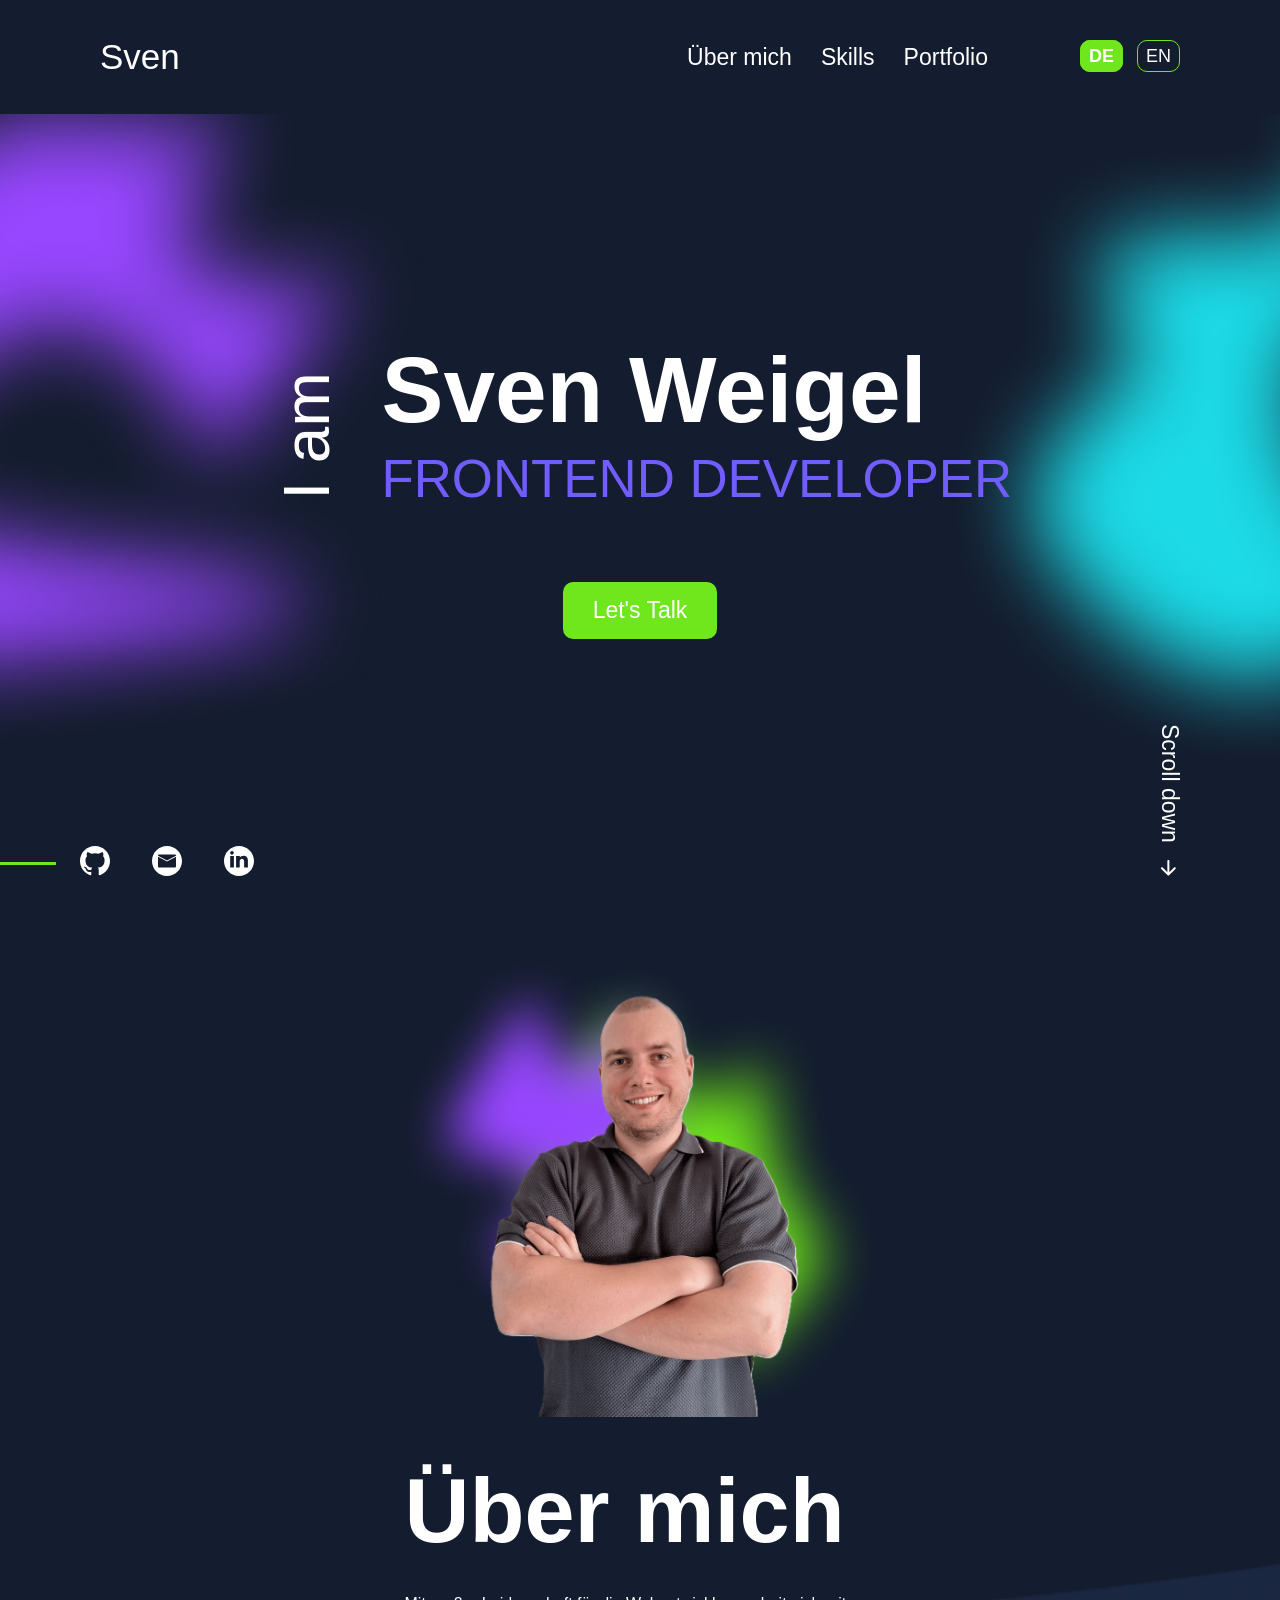
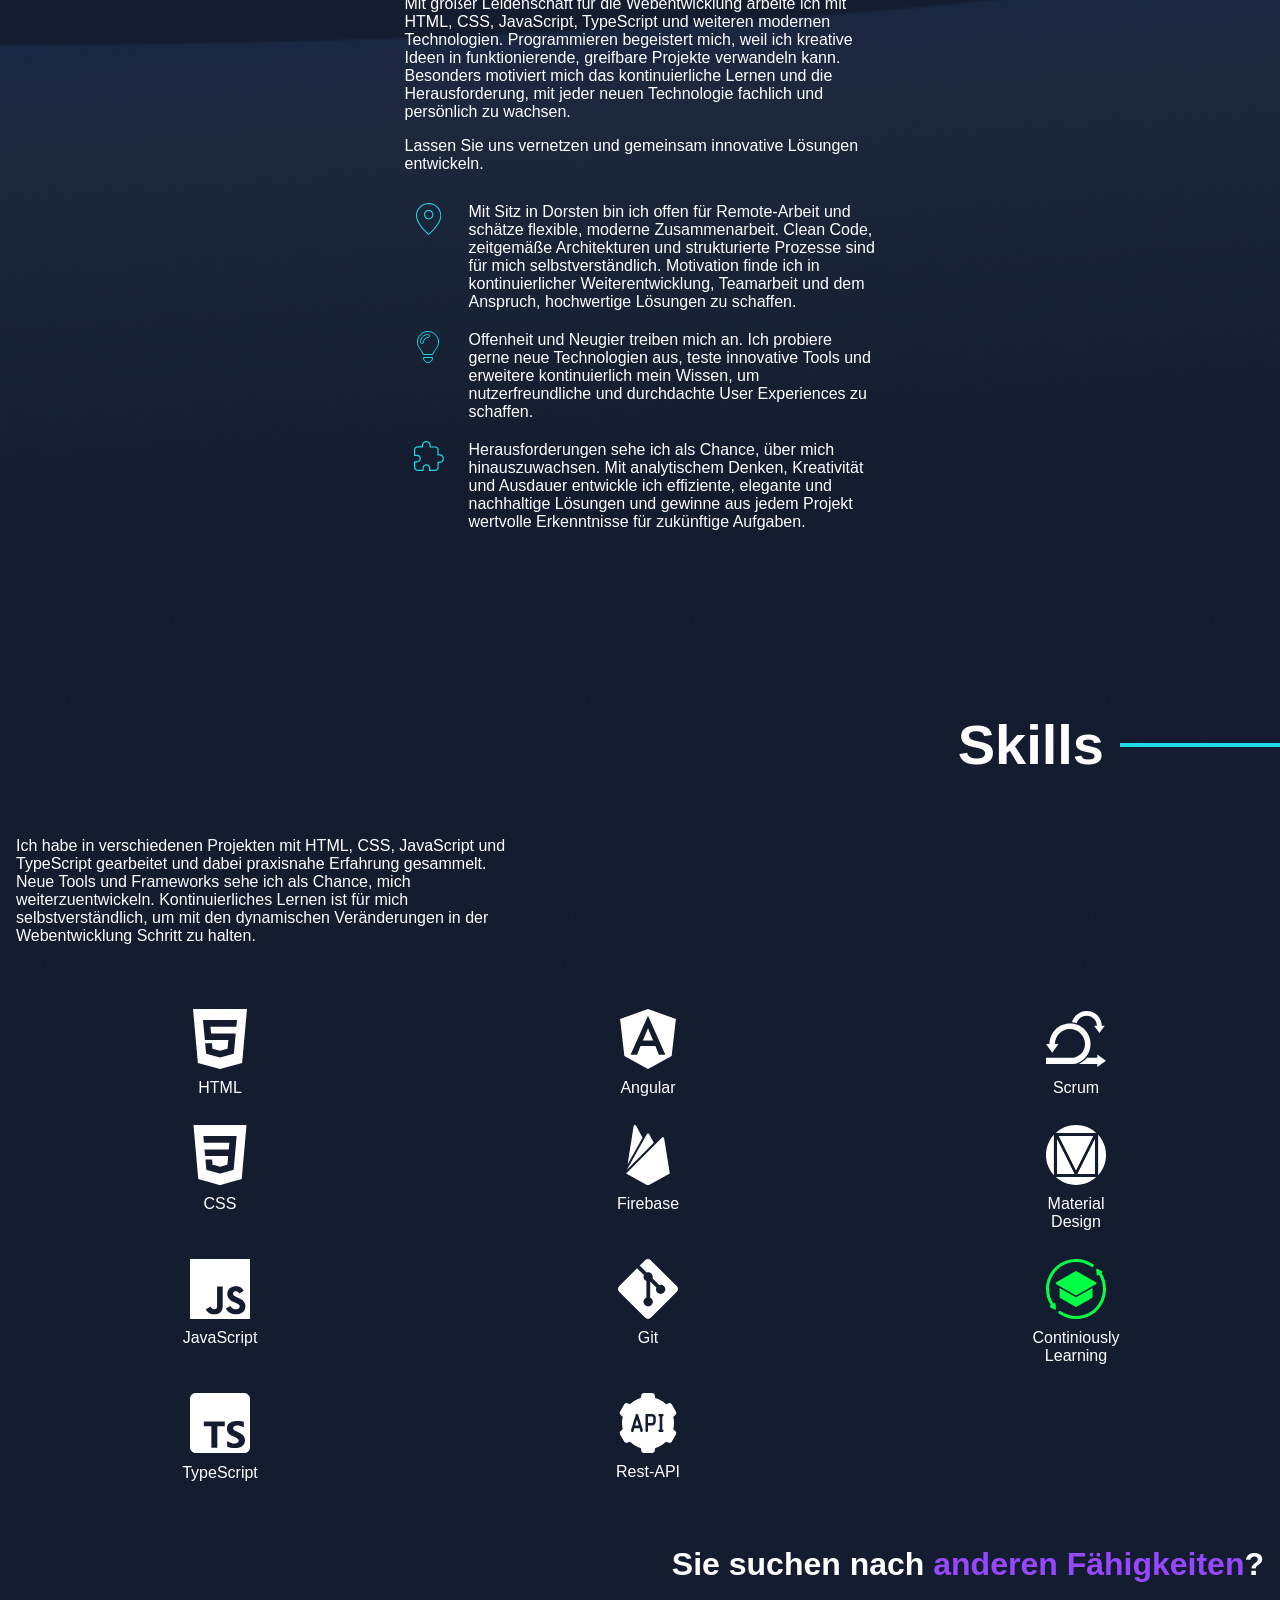
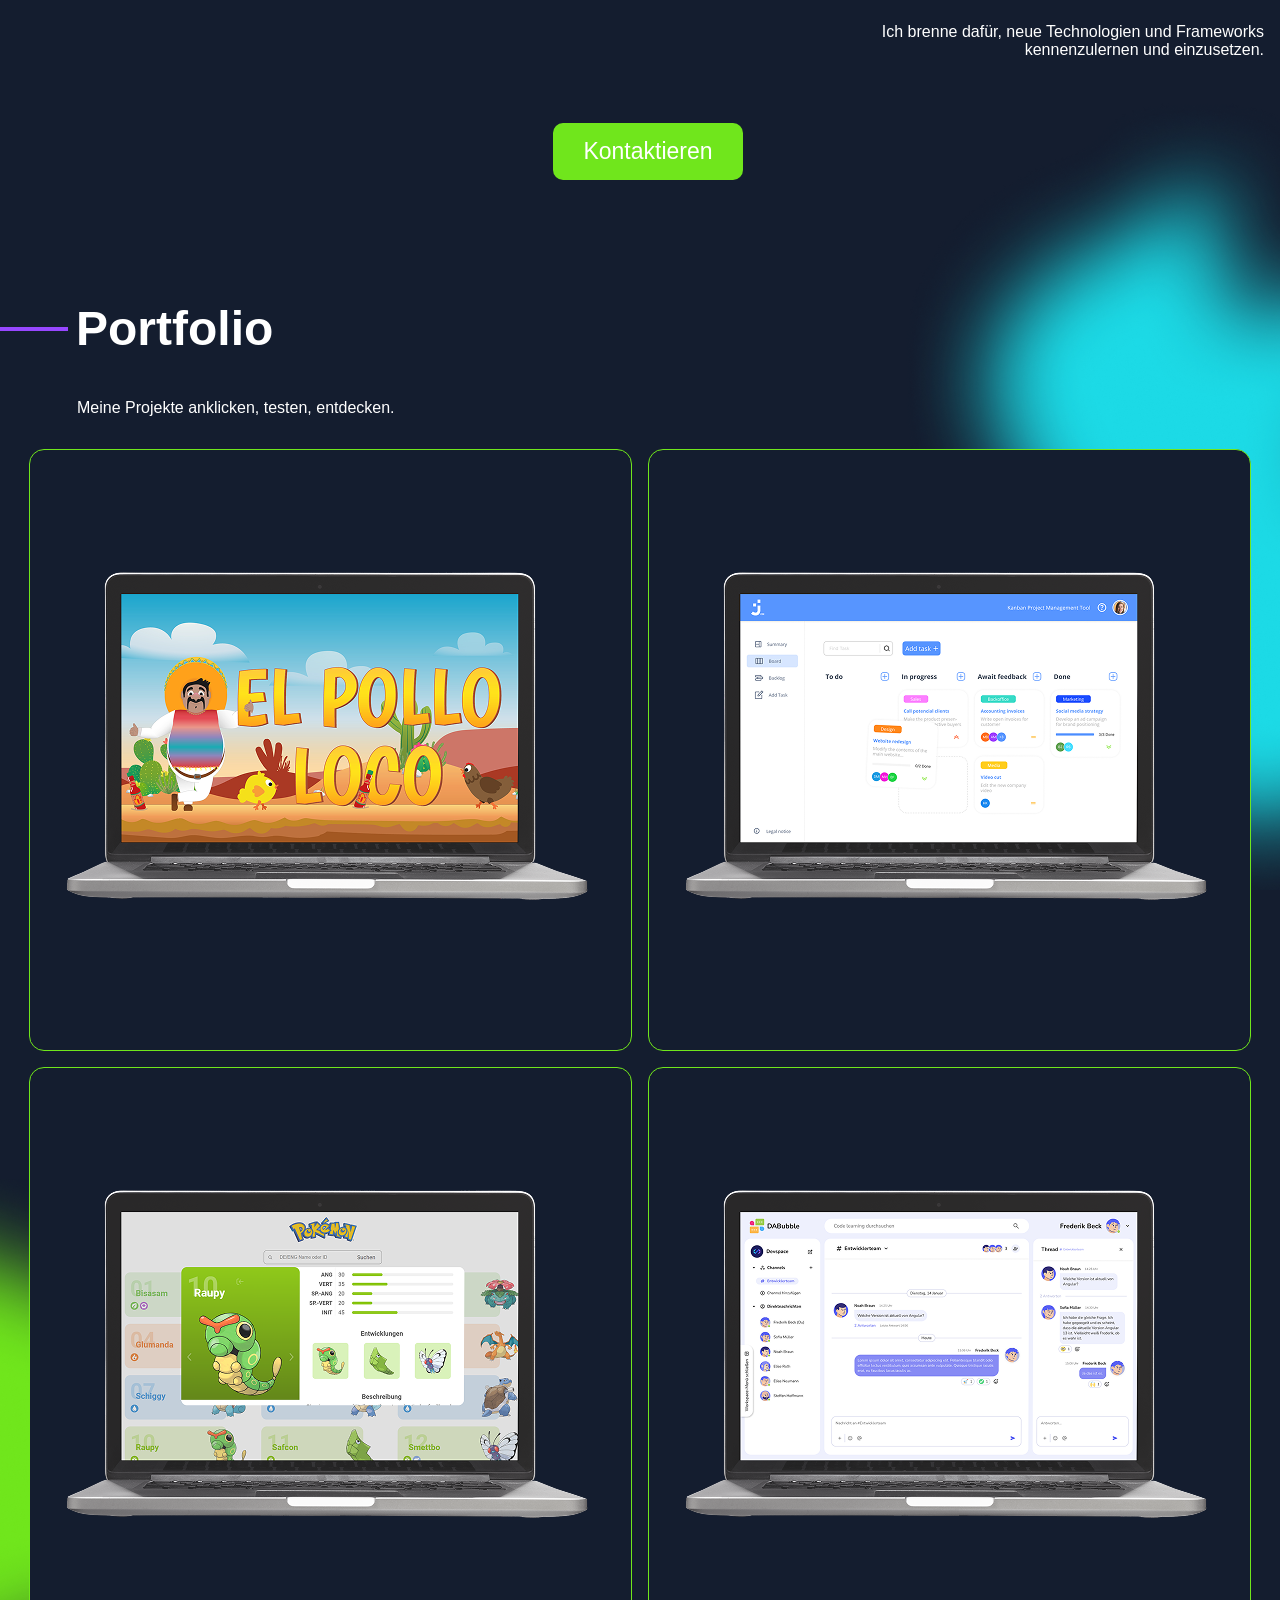
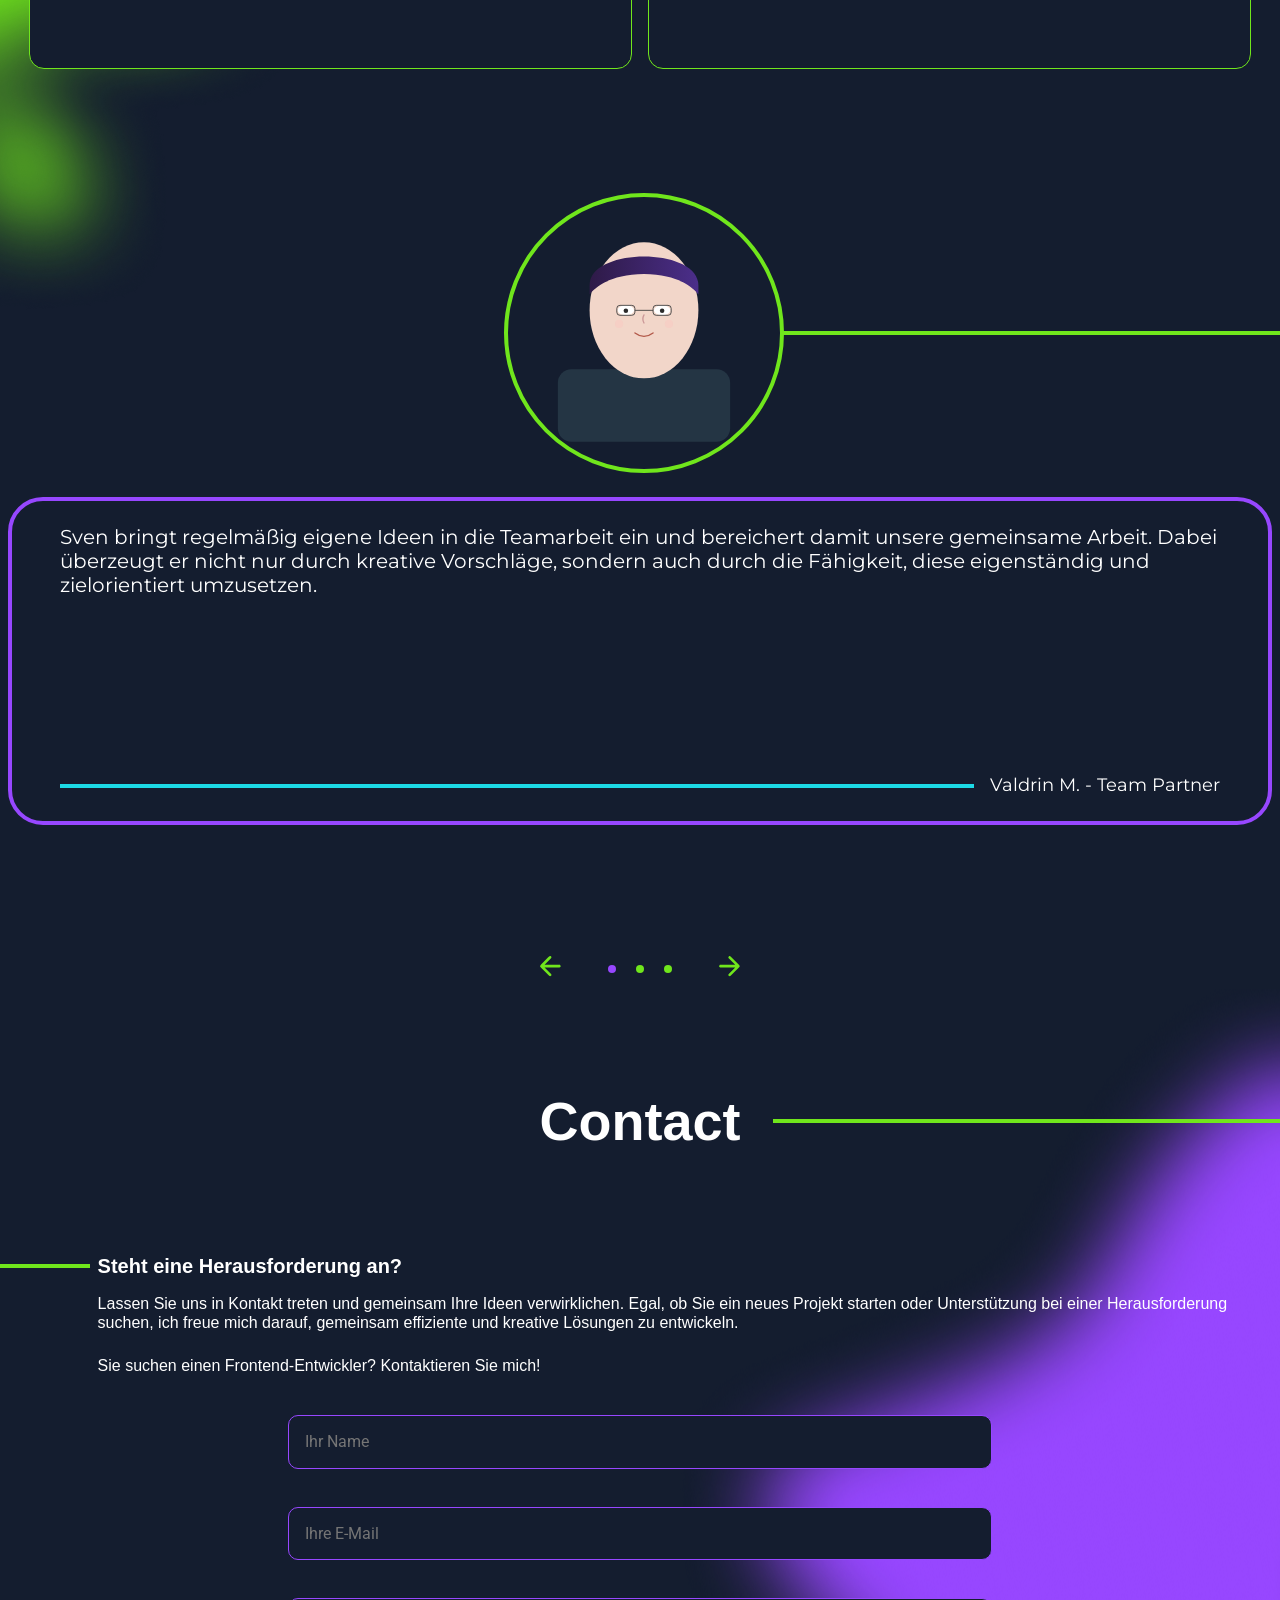
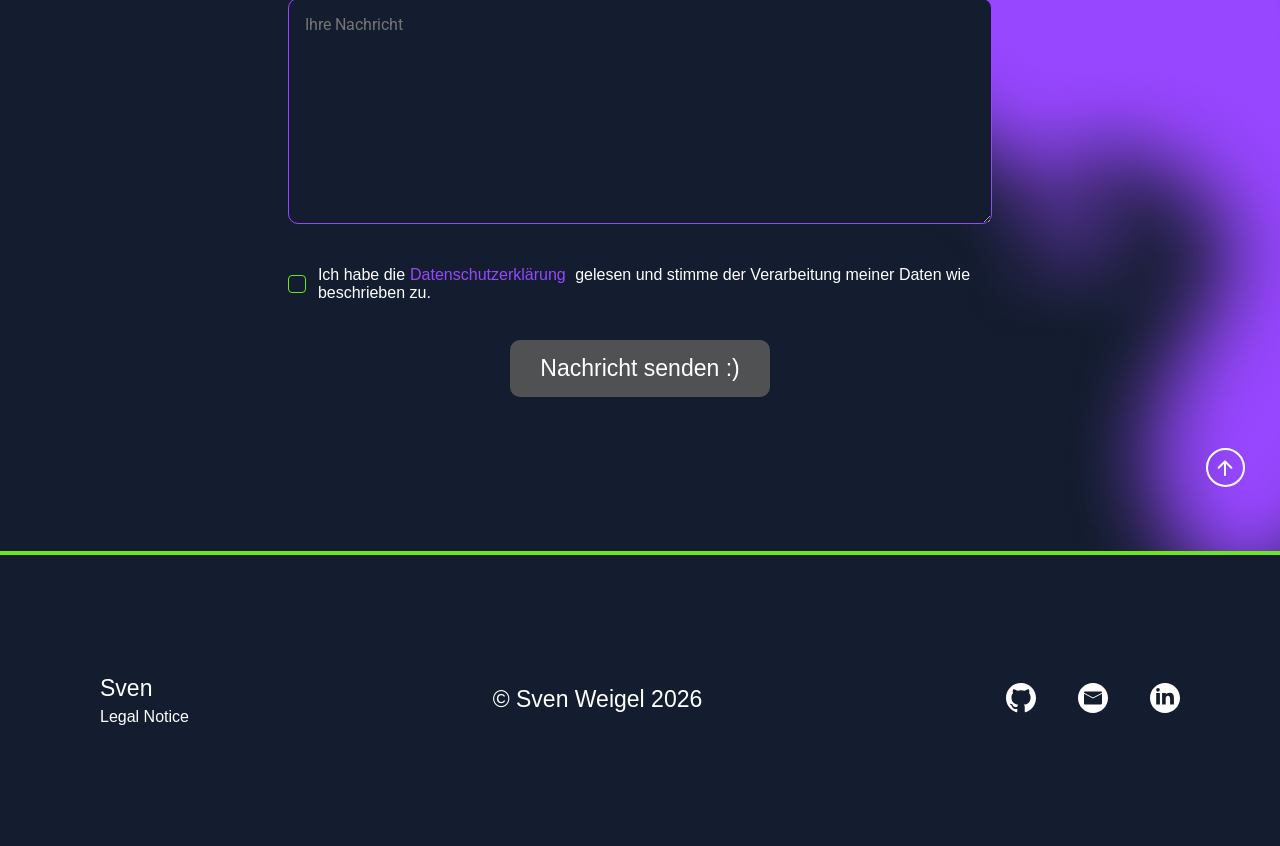
==== commit c53d3057: "add: href´s" ====
--- a/index.html
+++ b/index.html
@@ -265,8 +265,8 @@
                   <p id="portfolio-pollo-desc">Jump, run and collect coins in a fun browser game.</p>
                   <span id="portfolio-pollo-tech" class="portfolio-tech">JavaScript | HTML | CSS</span>
                   <div class="portfolio-btns">
-                    <a id="portfolio-pollo-live" class="portfolio-btn primary" href="#" target="_blank">Live test</a>
-                    <a id="portfolio-pollo-github" class="portfolio-btn ghost" href="#" target="_blank">Github</a>
+                    <a id="portfolio-pollo-live" class="portfolio-btn primary" href="https://el-pollo-loco.sven-weigel.de" target="_blank">Live test</a>
+                    <a id="portfolio-pollo-github" class="portfolio-btn ghost" href="https://github.com/SvenWeigel/ElPolloLoco" target="_blank">Github</a>
                   </div>
                 </div>
               </div>
@@ -279,8 +279,8 @@
                   <p id="portfolio-join-desc">Task manager inspired by Kanban boards for teams.</p>
                   <span id="portfolio-join-tech" class="portfolio-tech">JavaScript | HTML | CSS</span>
                   <div class="portfolio-btns">
-                    <a id="portfolio-join-live" class="portfolio-btn primary" href="#" target="_blank">Live test</a>
-                    <a id="portfolio-join-github" class="portfolio-btn ghost" href="#" target="_blank">Github</a>
+                    <a id="portfolio-join-live" class="portfolio-btn primary" href="https://join.sven-weigel.de" target="_blank">Live test</a>
+                    <a id="portfolio-join-github" class="portfolio-btn ghost" href="https://github.com/SvenWeigel/Join" target="_blank">Github</a>
                   </div>
                 </div>
               </div>
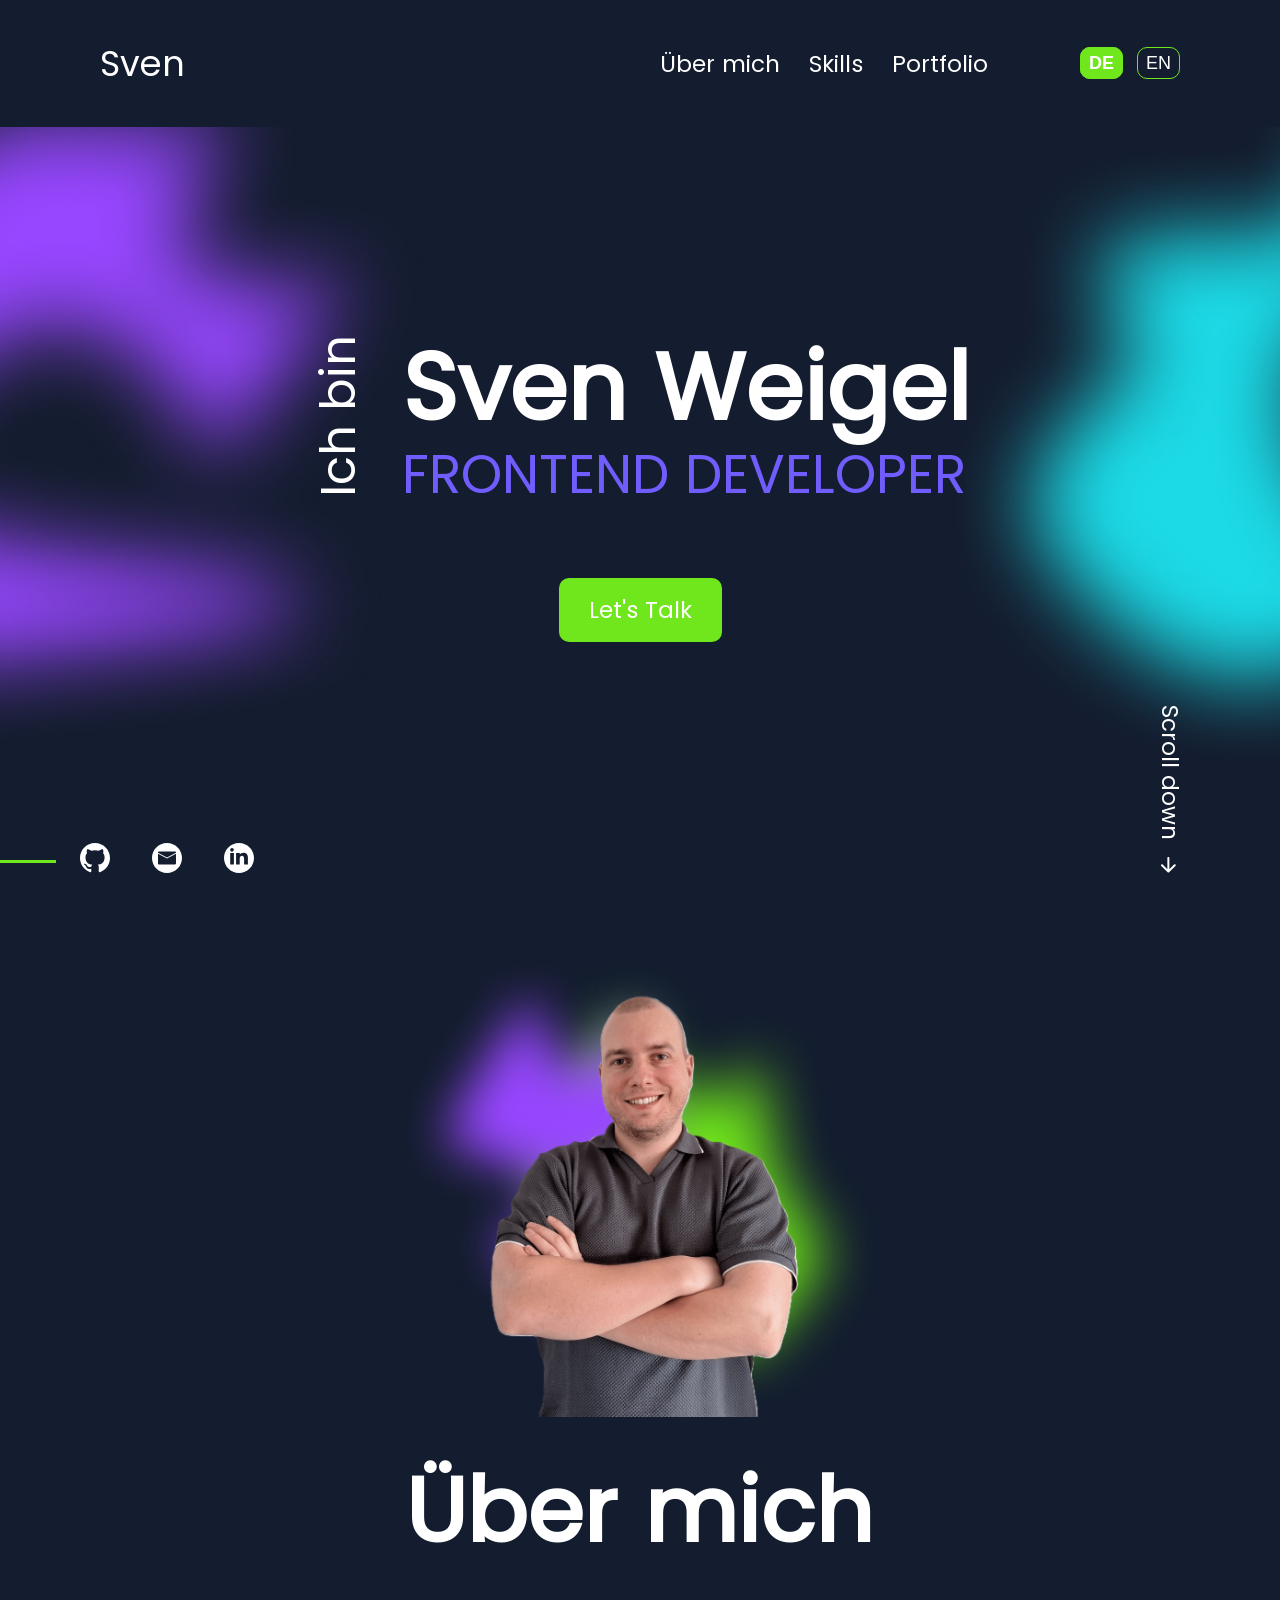
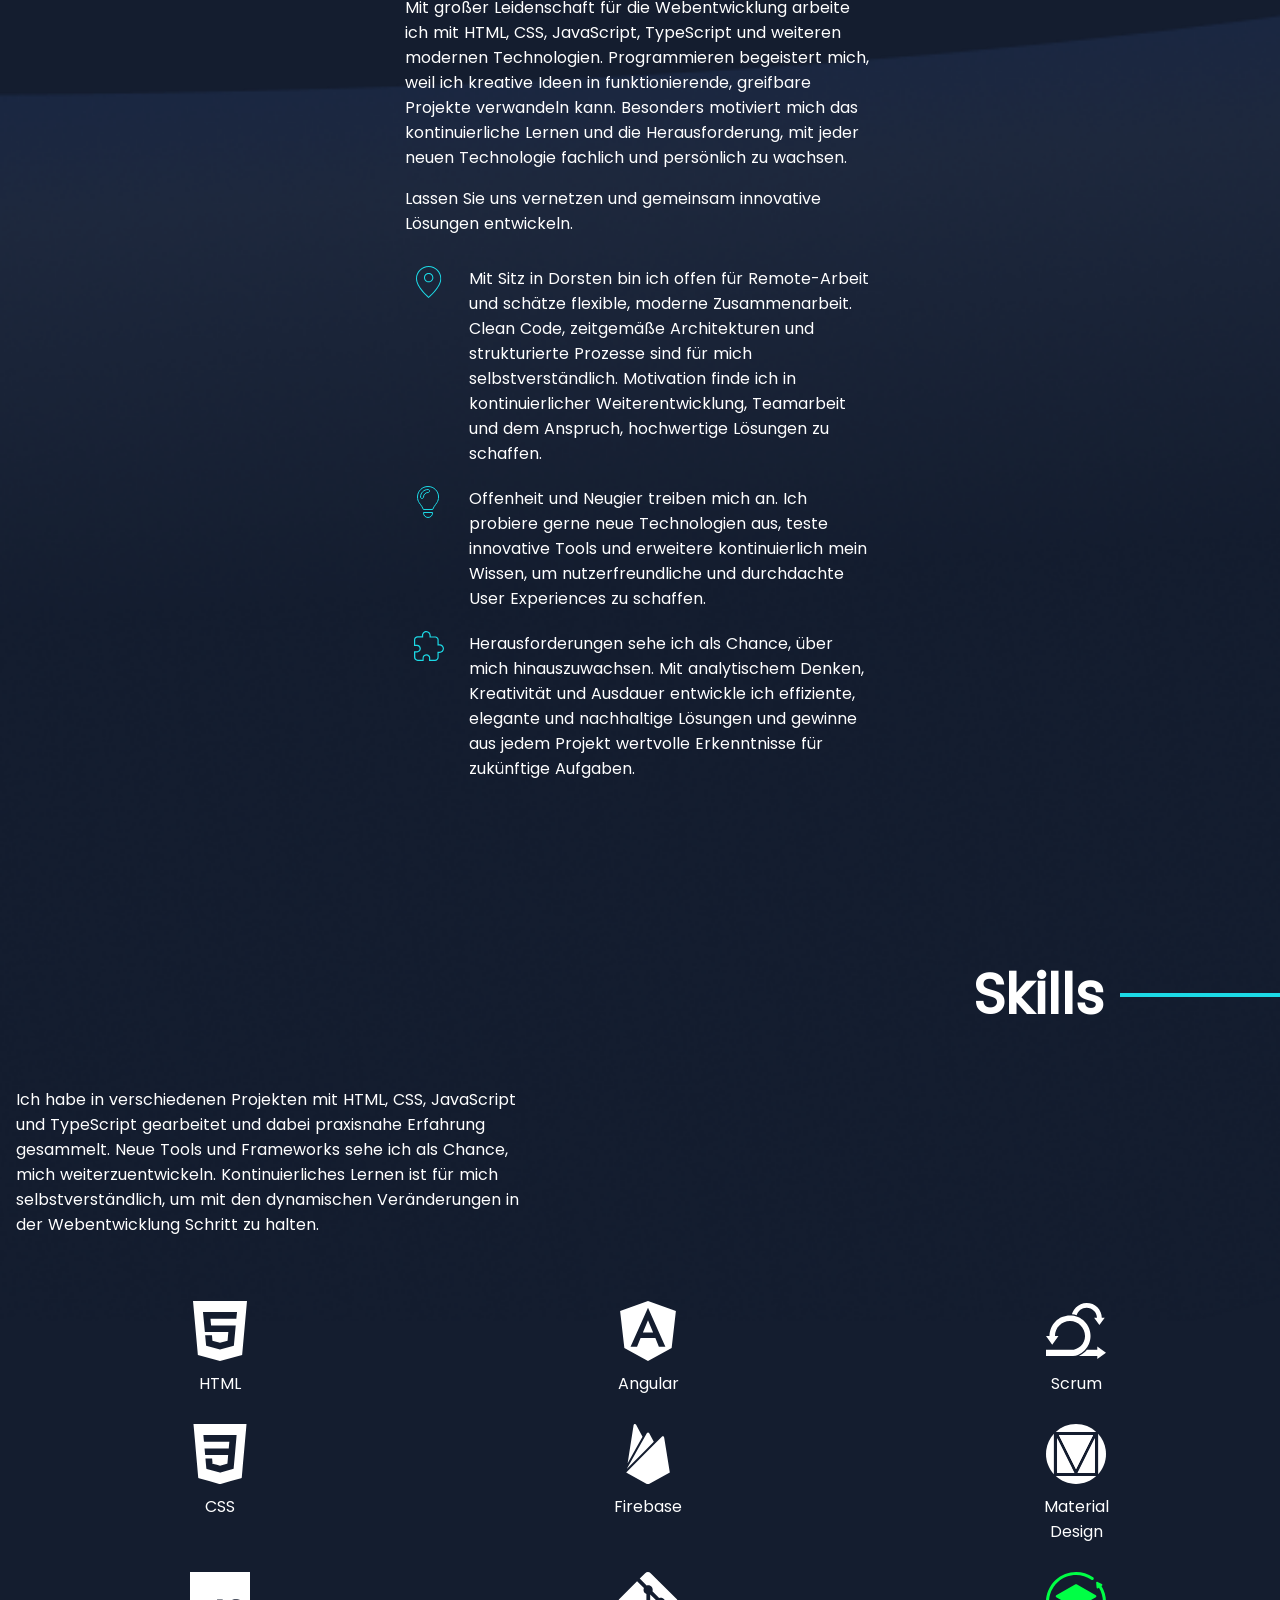
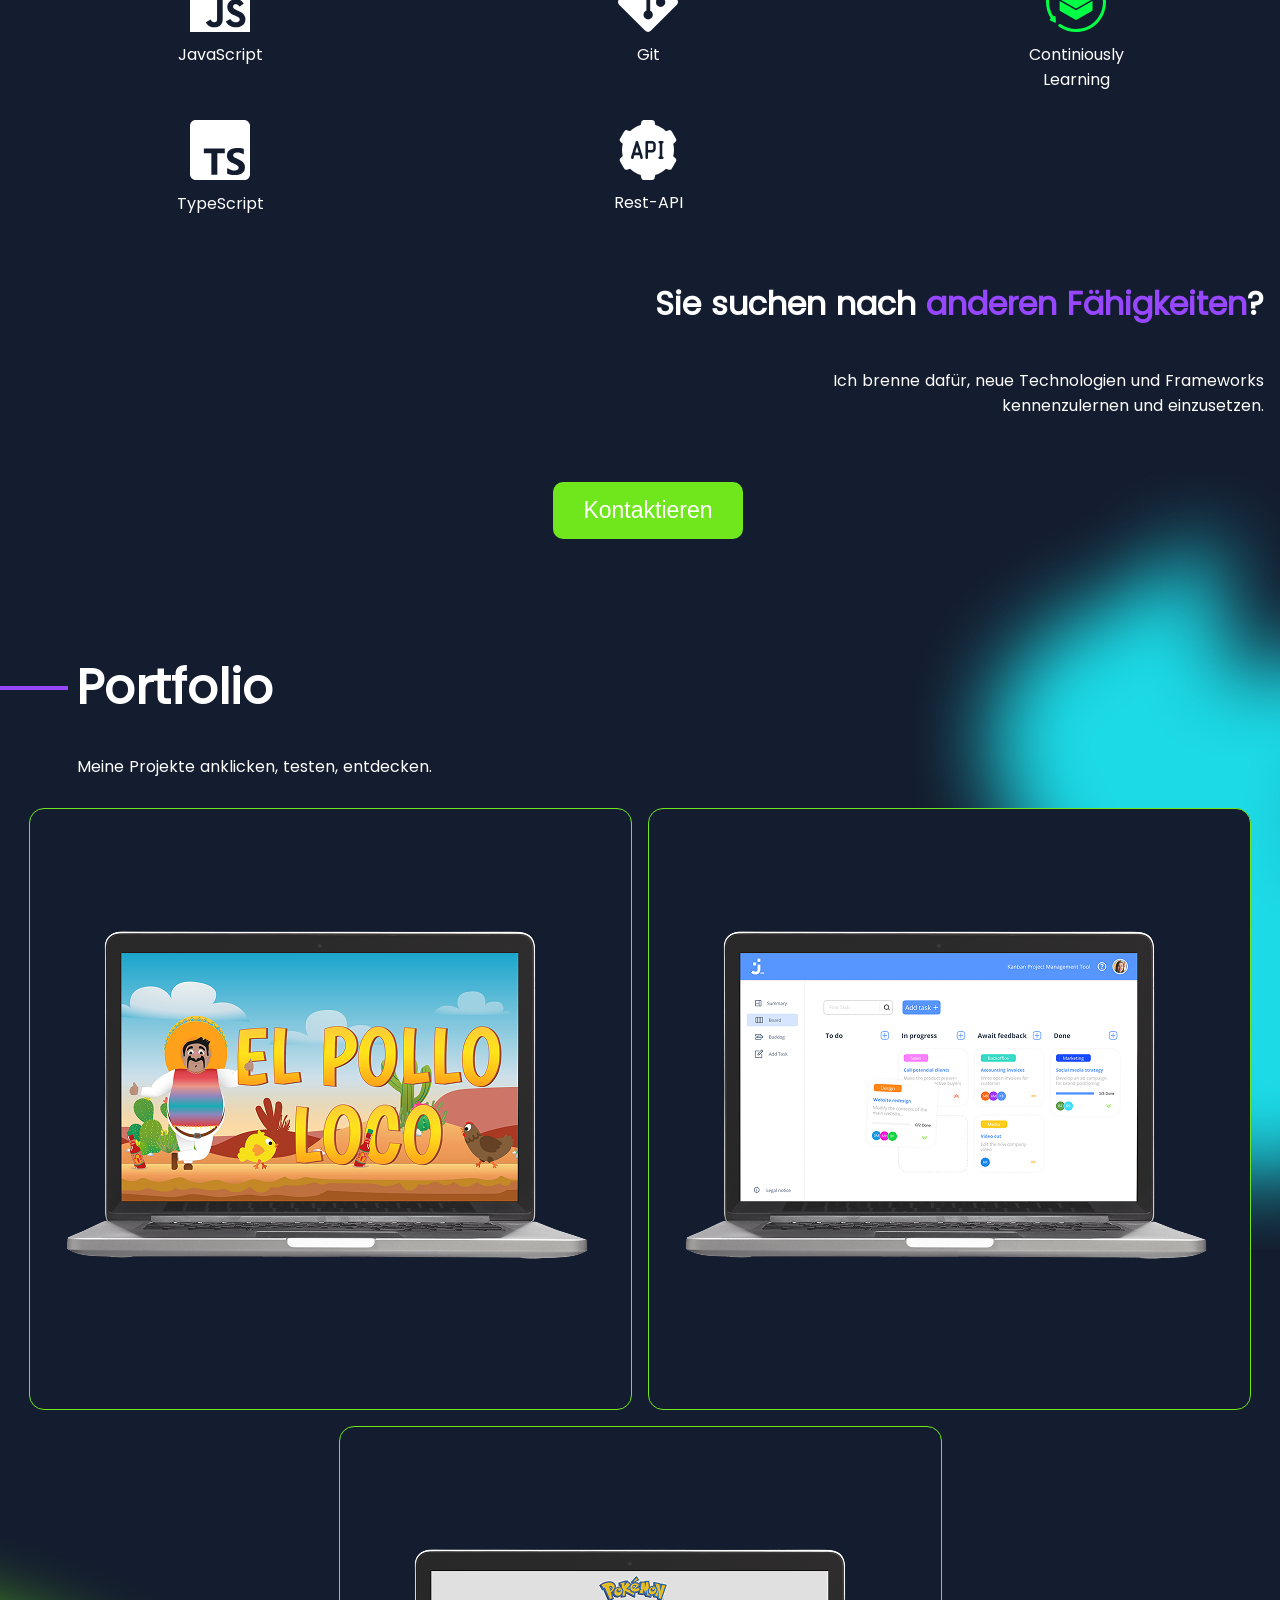
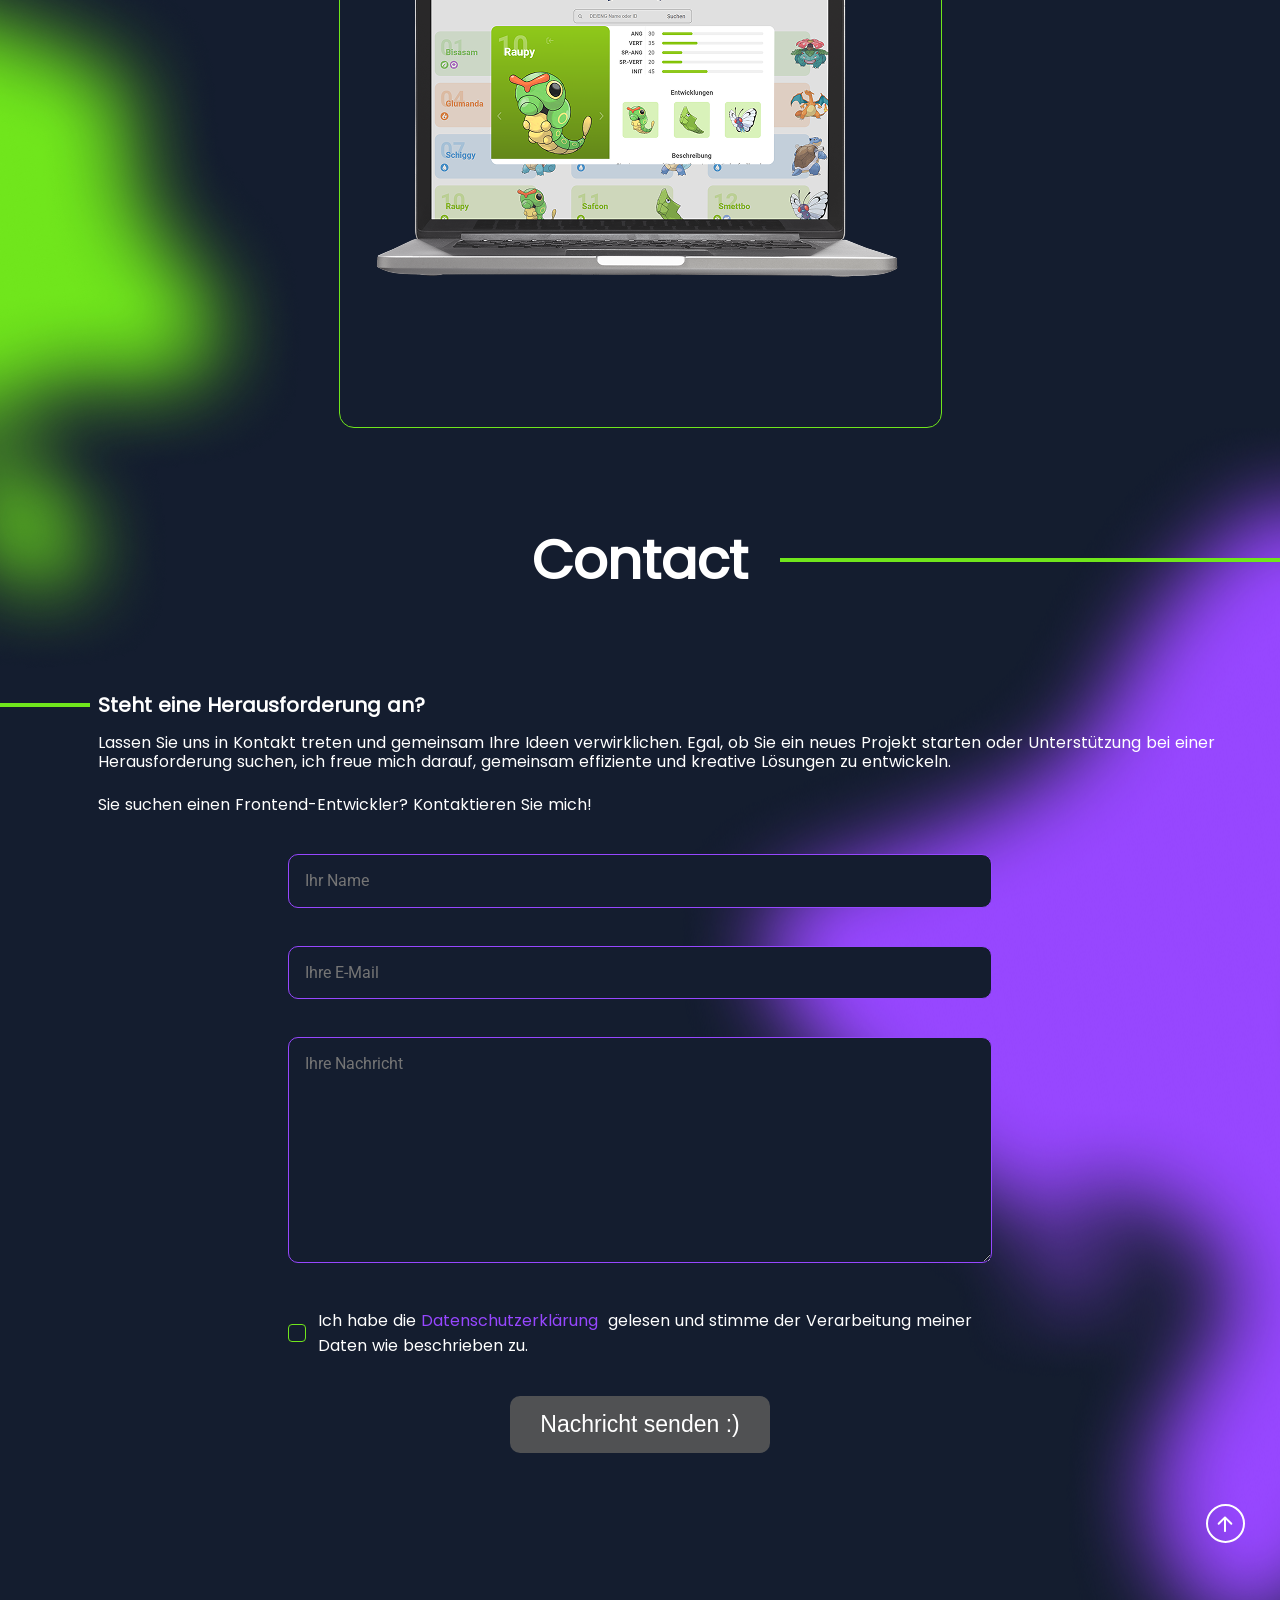
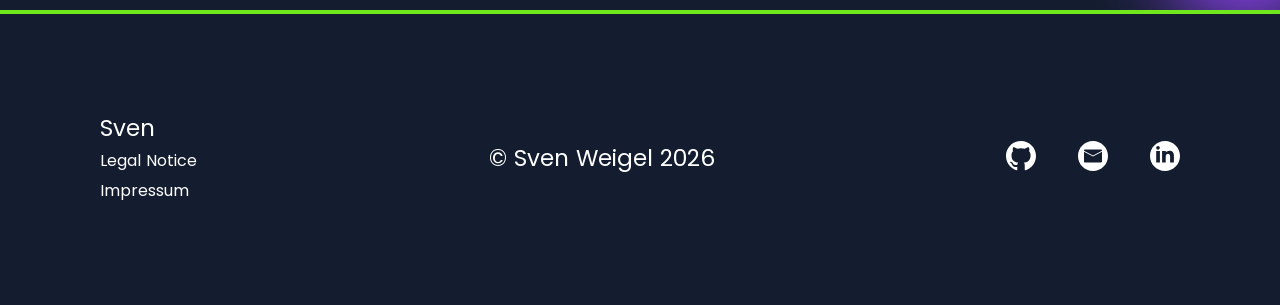
==== commit cf64caa3: "add: impressum // change: hover btn effect // imp: loacl storage for language switch" ====
--- a/index.html
+++ b/index.html
@@ -53,7 +53,7 @@
     <div id="hero-header">
       <div class="content">
         <div id="who-am-i">
-          <span class="iam">I am</span>
+          <span id="i-am" class="iam">Ich bin</span>
           <div class="hero-name-job">
             <span id="hero-name">Sven Weigel</span>
             <span class="animate__backInRight" id="hero-job">FRONTEND DEVELOPER</span>
@@ -80,10 +80,10 @@
                     alt="GitHub" /></a>
               </div>
               <div id="mail-link">
-                <a href=""><img src="assets/icons/email.svg" alt="Email" /></a>
+                <a href="#contact"><img src="assets/icons/email.svg" alt="Email" /></a>
               </div>
               <div id="linkedin-link">
-                <a href=""><img src="assets/icons/linkedin.svg" alt="LinkedIn" /></a>
+                <a href="https://www.linkedin.com/in/sven-w-9170ab28a/" target="_blank"><img src="assets/icons/linkedin.svg" alt="LinkedIn" /></a>
               </div>
             </nav>
           </div>
@@ -293,13 +293,13 @@
                   <p id="portfolio-pokedex-desc">Search and explore Pokemon with clean UI.</p>
                   <span id="portfolio-pokedex-tech" class="portfolio-tech">JavaScript | API | CSS</span>
                   <div class="portfolio-btns">
-                    <a id="portfolio-pokedex-live" class="portfolio-btn primary" href="#" target="_blank">Live test</a>
-                    <a id="portfolio-pokedex-github" class="portfolio-btn ghost" href="#" target="_blank">Github</a>
+                    <a id="portfolio-pokedex-live" class="portfolio-btn primary" href="https://pokedex.sven-weigel.de" target="_blank">Live test</a>
+                    <a id="portfolio-pokedex-github" class="portfolio-btn ghost" href="https://github.com/SvenWeigel/Pokedex" target="_blank">Github</a>
                   </div>
                 </div>
               </div>
             </div>
-            <div class="box">
+            <div class="box" style="display: none;">
               <img src="assets/imgs/dabubble.png" alt="">
               <div class="portfolio-overlay">
                 <div class="portfolio-overlay-content">
@@ -319,7 +319,7 @@
       </div>
     </div>
   </section>
-  <section id="references">
+  <section id="references" style="display: none;">
     <div id="references-content">
       <div class="content">
         <div>
@@ -422,18 +422,20 @@
     </div>
   </section>
   <footer>
-    <div class="content">
+    
       <div id="footer-seperator"></div>
+      <div class="content" style="margin: 0 auto;">
       <div id="footer-container">
         <div id="footer-left">
           <span>Sven</span>
           <a id="footer-legal-link" href="legal-notice.html">Legal Notice</a>
+          <a id="footer-impressum" href="impressum.html">Impressum</a>
         </div>
         <span>© Sven Weigel 2026</span>
         <nav id="footer-nav">
           <a href="https://github.com/SvenWeigel"><img src="assets/icons/git-hub.svg" alt=""></a>
-          <a href=""><img src="assets/icons/email.svg" alt=""></a>
-          <a href=""><img src="assets/icons/linkedin.svg" alt=""></a>
+          <a href="#contact"><img src="assets/icons/email.svg" alt=""></a>
+          <a href="https://www.linkedin.com/in/sven-w-9170ab28a/"><img src="assets/icons/linkedin.svg" alt=""></a>
         </nav>
       </div>
     </div>
--- a/style.css
+++ b/style.css
@@ -6,6 +6,11 @@
 @font-face {
   font-family: "Montserrat";
   src: url(fonts/Montserrat/Montserrat-VariableFont_wght.ttf) format("truetype");
+}
+
+@font-face {
+  font-family: "Poppins";
+  src: url(fonts/poppins/Poppins-Regular.woff) format("woff");
 }
 
 html,
@@ -45,7 +50,6 @@
   background-color: rgba(151, 71, 255, 1);
   transition: ease, transform 0.2s ease;
   transform: scale(1.2);
-  transform-origin: left top;
 }
 
 #modal-overlay {
@@ -93,3 +97,14 @@
   from { opacity: 0; transform: scale(0.85); }
   to   { opacity: 1; transform: scale(1); }
 }
+
+body.lang-en .iam,
+body.lang-en #i-am {
+  font-size: clamp(20px, 4.5vw + 0.5rem, 90px);
+}
+
+body.lang-de .iam,
+body.lang-de #i-am {
+  font-size: clamp(15px, 4.5vw - 0.5rem, 48px);
+}
+
--- a/styles/skills.css
+++ b/styles/skills.css
@@ -221,7 +221,7 @@
   }
 
   #skills-icons {
-    grid-template-columns: repeat(3, minmax(100px, 1fr));
+    grid-template-columns: repeat(3, minmax(80px, 1fr));
     gap: 20px 0px;
   }
 
--- a/styles/references.css
+++ b/styles/references.css
@@ -190,4 +190,8 @@
     width: 200px;
     height: 200px;
   } 
+
+  #reference-commentary {
+    padding: 16px 24px 16px 24px;
+  }
 }
--- a/styles/portfolio.css
+++ b/styles/portfolio.css
@@ -210,3 +210,9 @@
     gap: 16px;
   }
 }
+
+@media (max-width: 450px) {
+ .portfolio-overlay-content {
+  padding: 0 !important;
+}
+}
--- a/styles/hero.css
+++ b/styles/hero.css
@@ -11,7 +11,7 @@
   transform: rotate(180deg);
   display: flex;
   font-weight: 400;
-  font-size: clamp(20px, 4.5vw + 0.5rem, 90px);
+  font-size: clamp(20px, 4.5vw + 0.5rem, 48px);
   color: white;
   padding-left: 35px;
   margin-bottom: 10px;
@@ -127,10 +127,15 @@
 
 @media(max-width: 500px){
   #scroll-down-span{
-    display: none;
+    visibility: hidden;
+  }
+
+  #scroll-down{
+    padding-right: 0;
+    visibility: hidden;
   }
 
   #scroll-down img{
-    display: none;
+    visibility: hidden;
   }
 }
--- a/styles/footer.css
+++ b/styles/footer.css
@@ -13,7 +13,7 @@
   border-top: 4px solid #70e61c;
 }
 footer {
-  display: flex;
+  /* display: flex; */
   justify-content: center;
   color: white;
 }
@@ -39,10 +39,21 @@
   transform: scale(1.5);
   transition: transform 0.3s ease;
 }
-
+#footer-impressum,
 #footer-legal-link{
   position: relative;
   display: inline-block;
+}
+
+#footer-impressum::after{
+  content: "";
+  position: absolute;
+  left: 0;
+  bottom: -2px;
+  width: 0;
+  height: 1px;
+  background: #70e61c;
+  transition: width 0.2s ease;
 }
 
 #footer-legal-link::after{
@@ -60,6 +71,10 @@
   width: 50%;
 }
 
+#footer-impressum:hover::after{
+  width: 50%;
+}
+
 @media (max-width: 800px) {
   #footer-container {
     flex-direction: column;
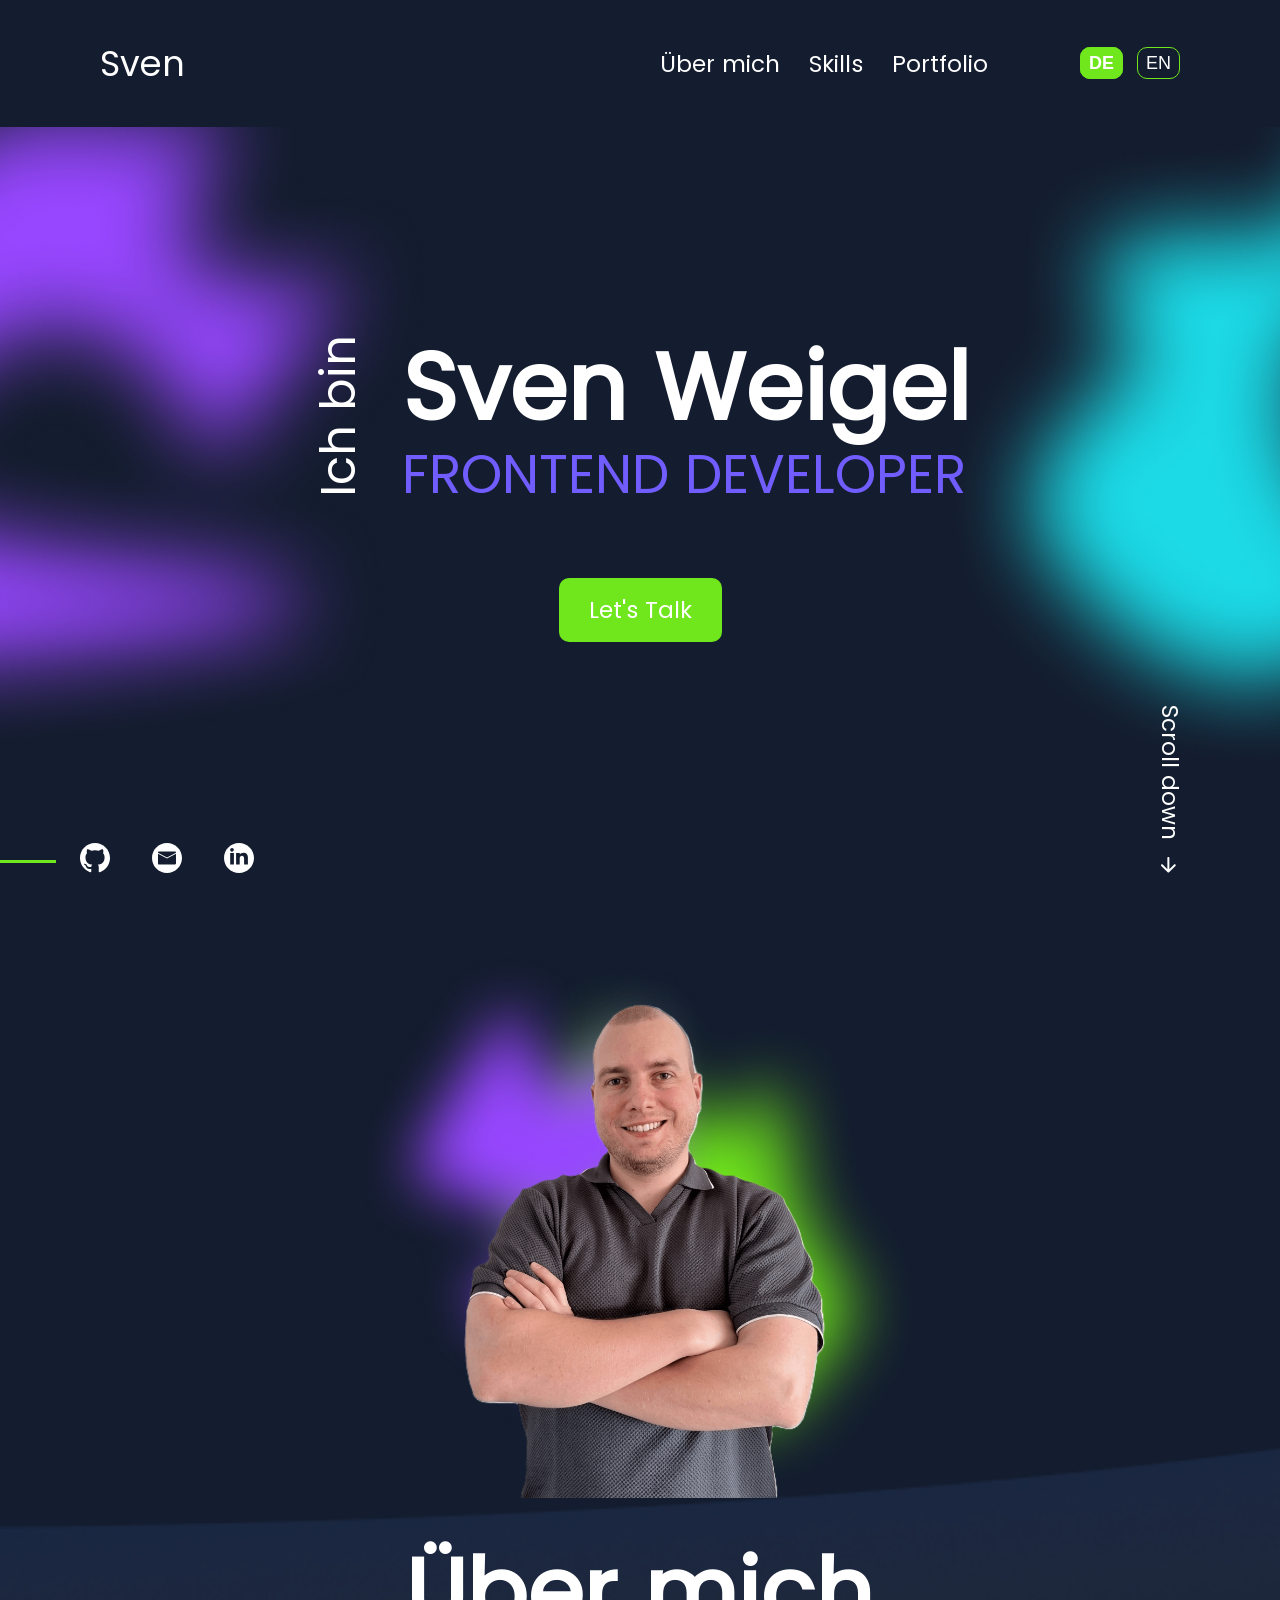
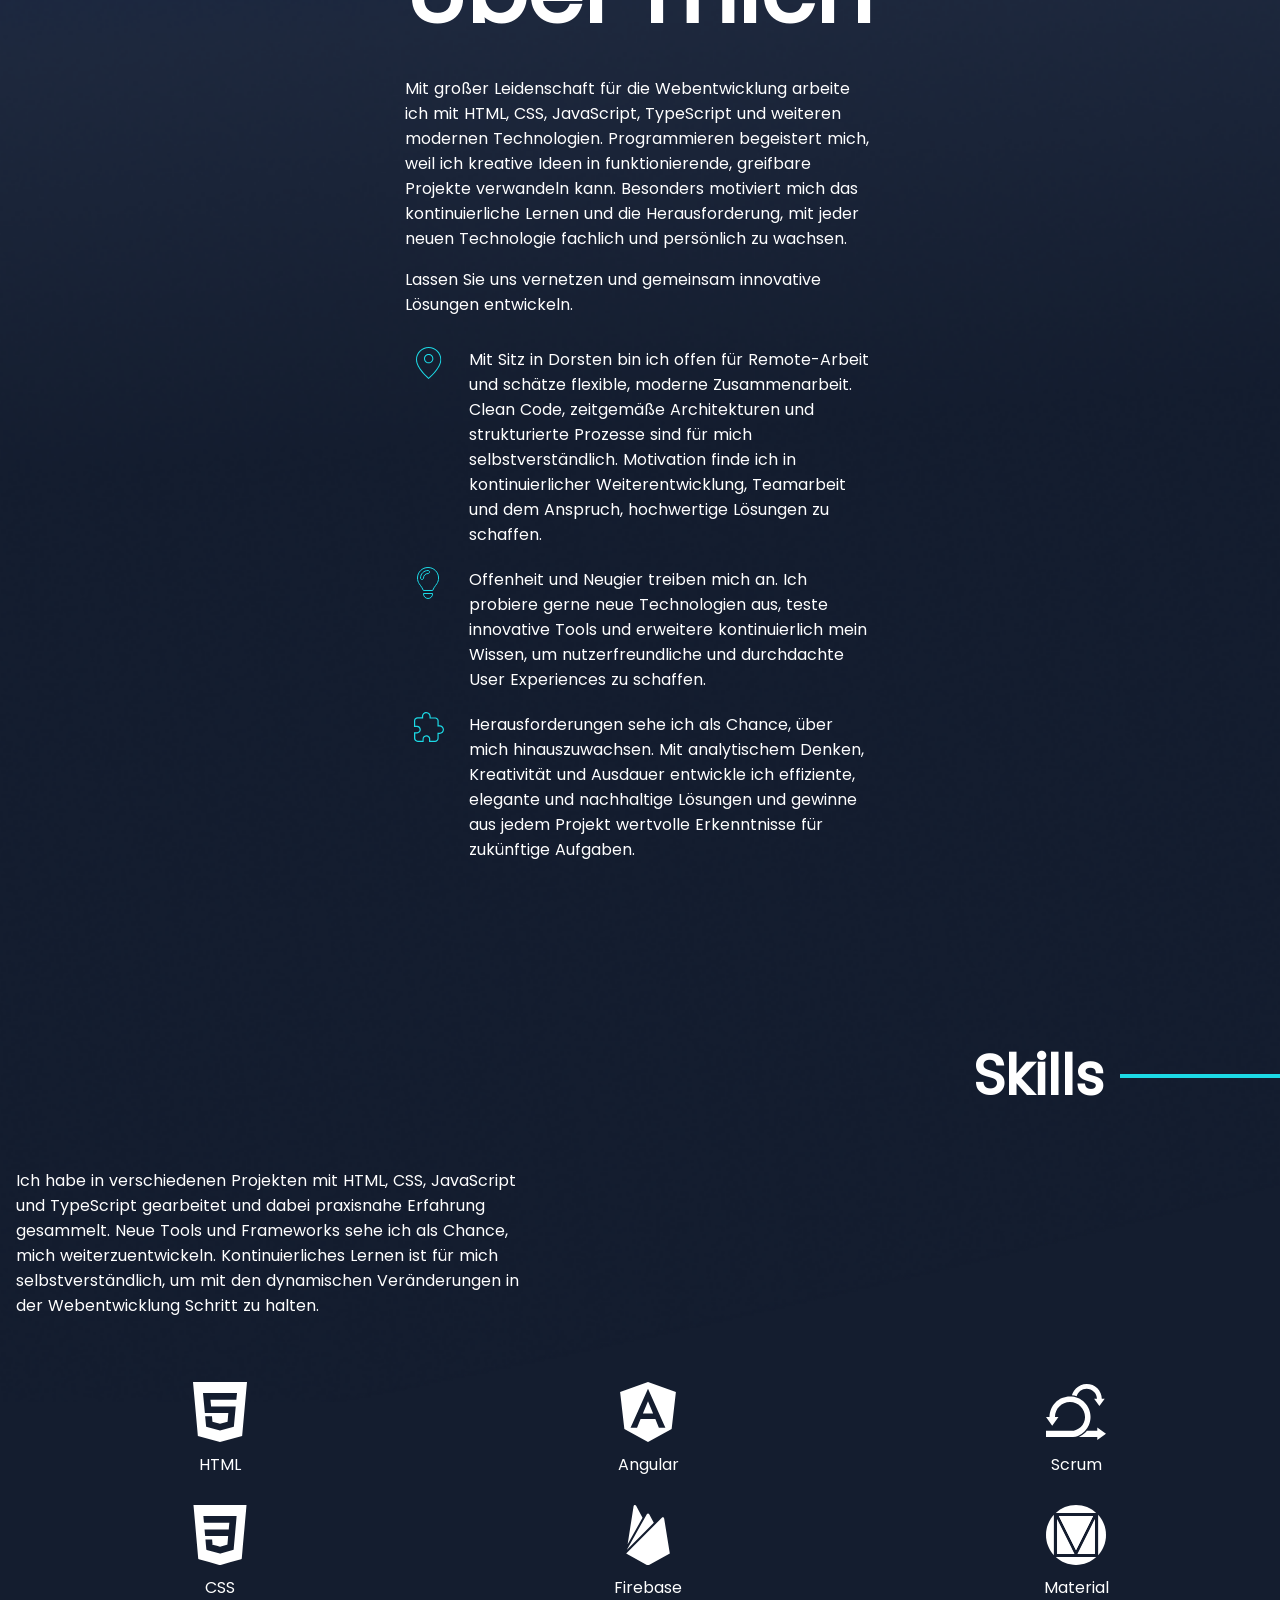
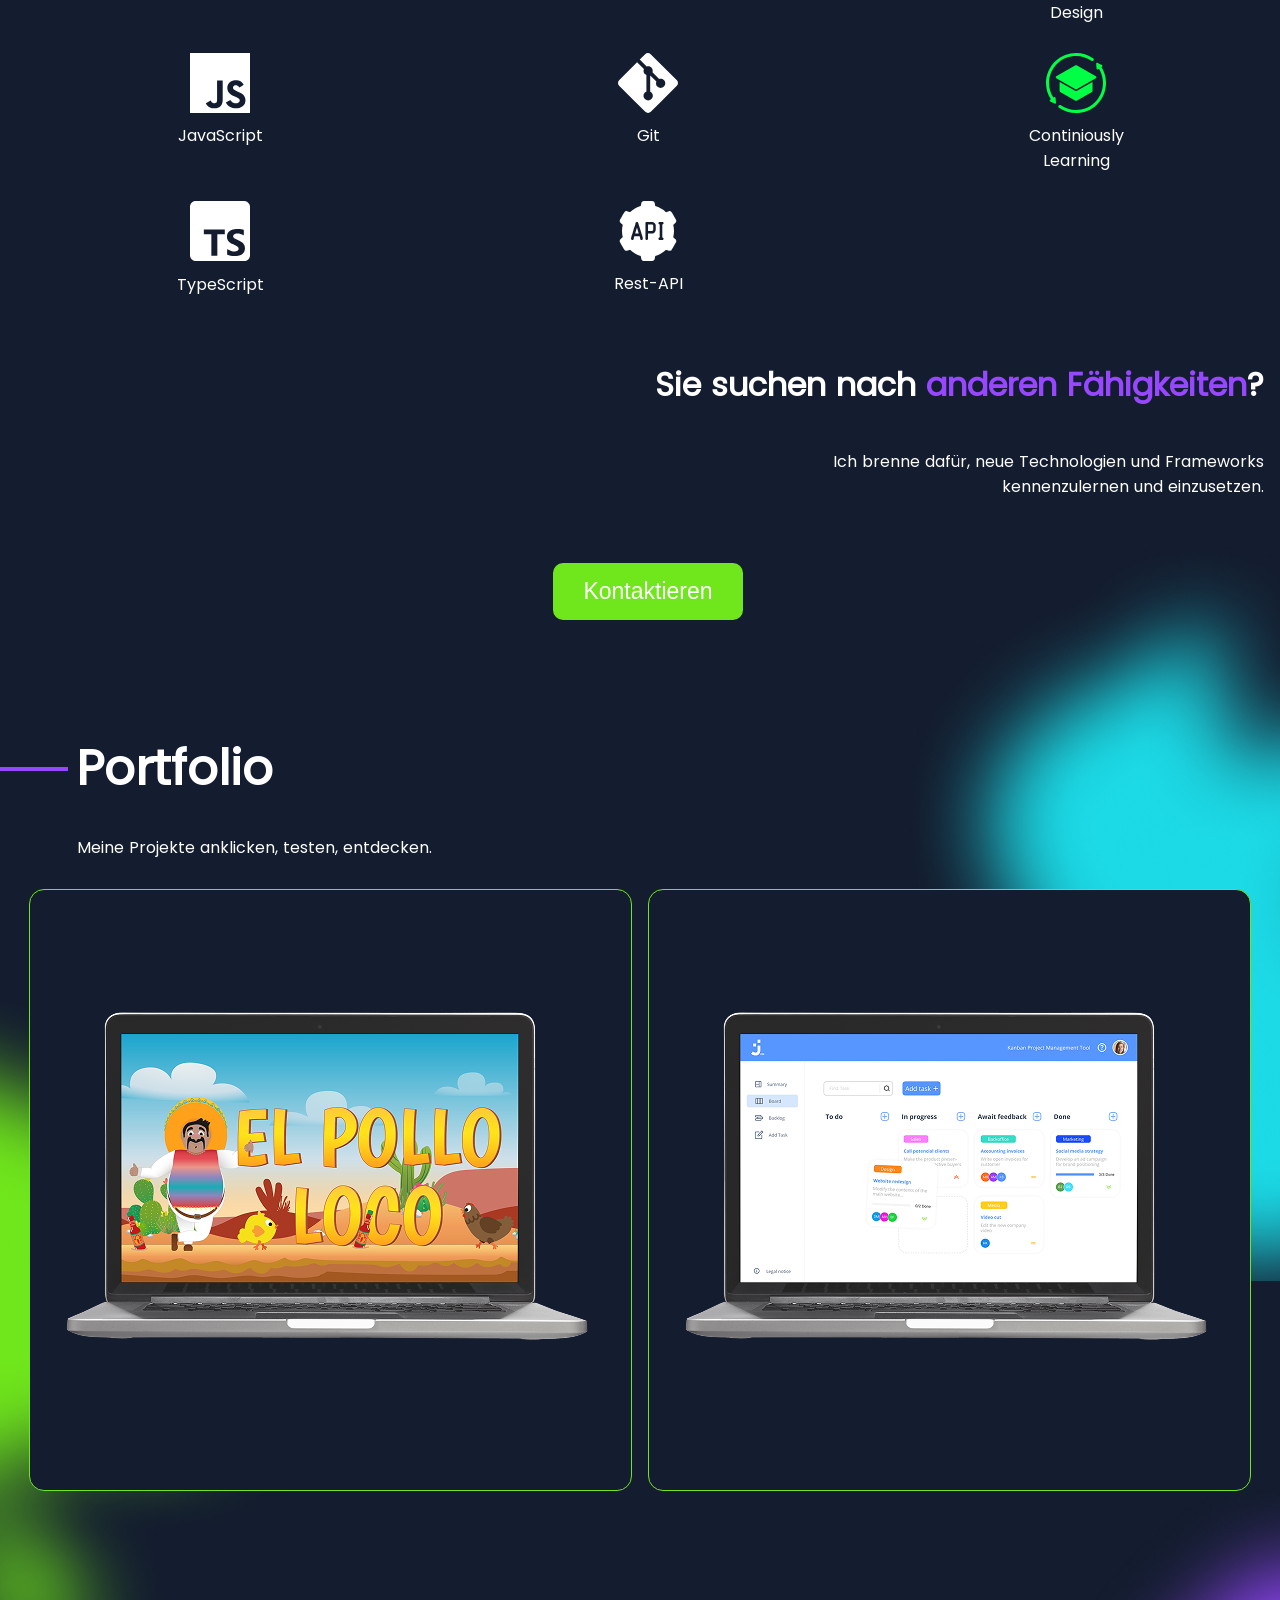
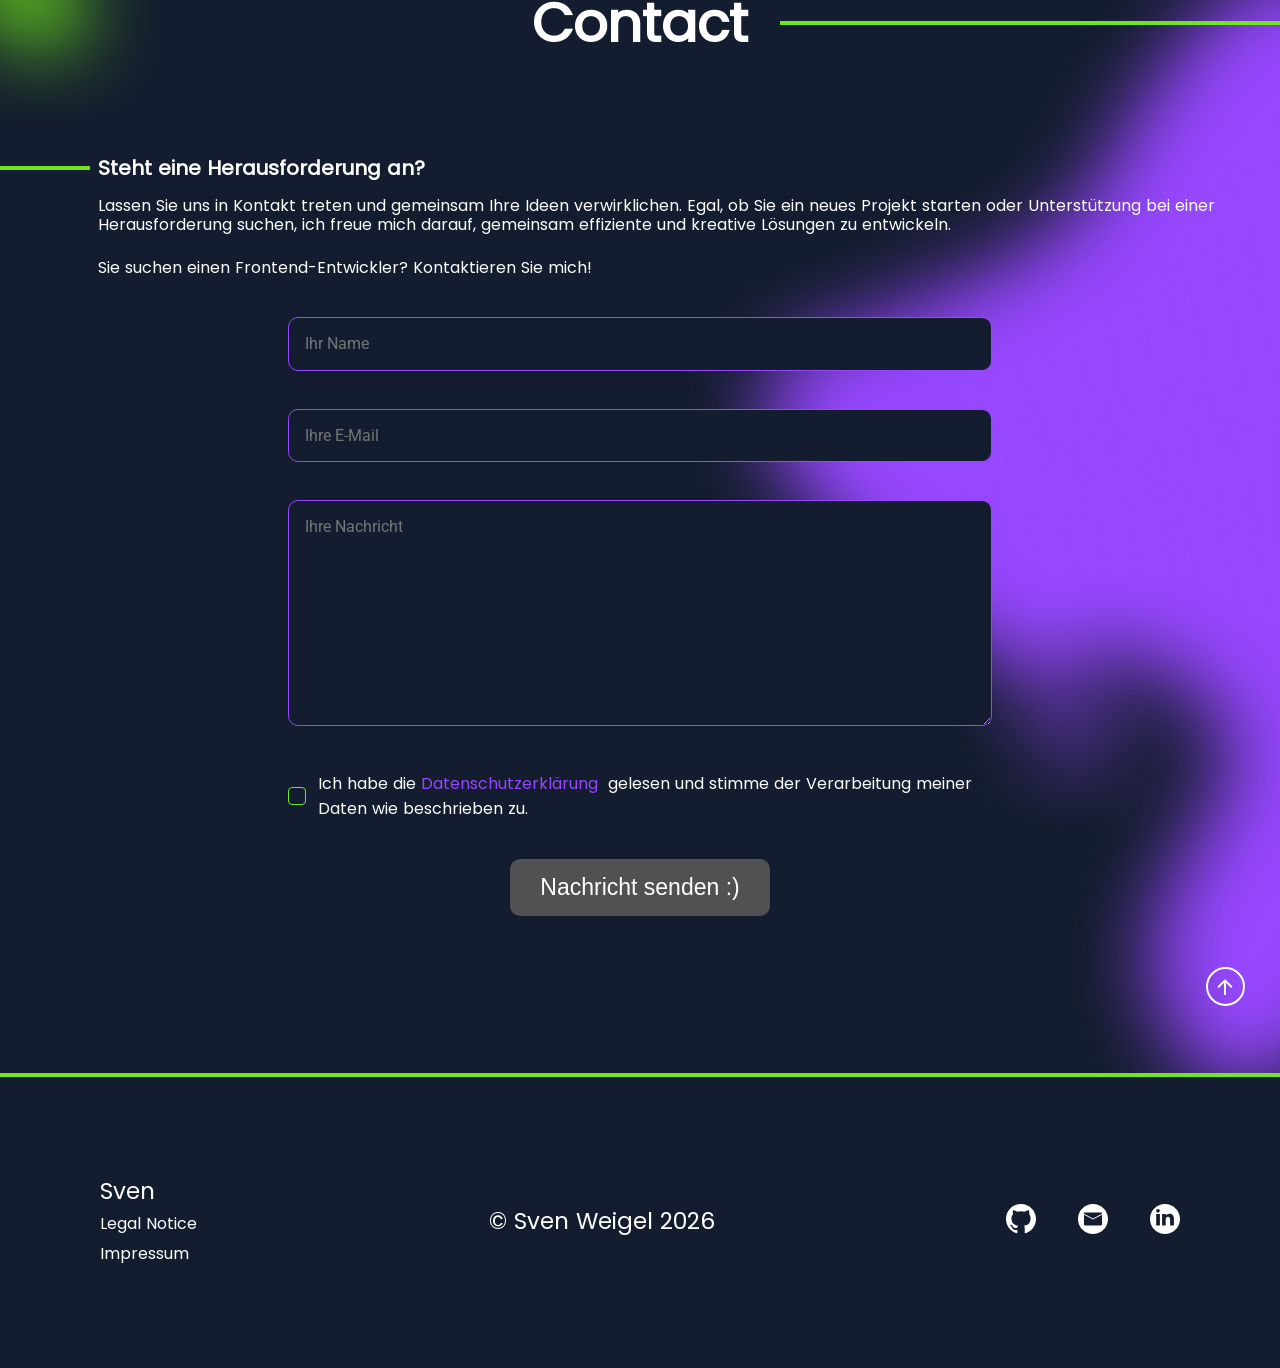
==== commit 10693aa7: "add: imgs // add: media" ====
--- a/index.html
+++ b/index.html
@@ -285,7 +285,7 @@
                 </div>
               </div>
             </div>
-            <div class="box">
+            <div class="box" style="display: none;">
               <img src="assets/imgs/pokedex.png" alt="">
               <div class="portfolio-overlay">
                 <div class="portfolio-overlay-content">
--- a/styles/about-me.css
+++ b/styles/about-me.css
@@ -1,4 +1,4 @@
-#about-me{
+#about-me {
   margin-top: 100px;
   scroll-margin-top: 30px;
 }
@@ -10,7 +10,7 @@
   line-height: 120%;
 }
 
-#about-me-content-wrapper{
+#about-me-content-wrapper {
   display: flex;
   justify-content: center;
 }
@@ -29,7 +29,7 @@
   gap: 20px;
 }
 
-#about-me-container{
+#about-me-container {
   padding: 100px 100px;
   display: flex;
   justify-content: space-between;
@@ -39,7 +39,7 @@
   z-index: 0;
 }
 
-#about-me-left{
+#about-me-left {
   color: white;
 }
 
@@ -49,52 +49,58 @@
   width: 100%;
 }
 
-#about-me-right{
-  max-width: 471px;
-  max-height: 471px;
-}
-
-#about-me-right img{
+#about-me-right {
+  max-width: 552px;
+  max-height: 552px;
+  margin-top: 227px;
+  z-index: -2;
+}
+
+#about-me-right img {
   display: block;
   width: 100%;
 }
 
-.about-container-divs{
+.about-container-divs {
   display: flex;
   gap: 16px;
 }
-.about-me-div-size{
+.about-me-div-size {
   min-width: 48px;
   min-height: 48px;
   text-align: center;
 }
 
-#about-me-image-div{
-  background-image: url('../assets/imgs/about-me-purple-shadow.png'), url('../assets/imgs/about-me-green-shadow.png');
+#about-me-image-div {
+  background-image:
+    url("../assets/imgs/about-me-purple-shadow.png"),
+    url("../assets/imgs/about-me-green-shadow.png");
   background-repeat: no-repeat;
-  background-position: bottom left -10px , bottom right -10px; ;
+  background-position:
+    bottom left -10px,
+    bottom right -10px;
   background-size: contain;
 }
 
-#about-me-connection-info img:hover{
+#about-me-connection-info img:hover {
   transform: scale(1.5);
   transition: transform 0.3s ease;
 }
 
-#about-me-image-div img:hover{
+#about-me-image-div img:hover {
   transform: scale(1.05);
   transition: transform 0.5s ease-in-out;
 }
 
-#about-me-container::after{
+#about-me-container::after {
   content: "";
   position: absolute;
   left: 0;
   right: 0;
   top: 0;
   bottom: -420px;
-  background-image: url('../assets/imgs/about-me-ramp.png');
-  background-position: bottom -400px center;
+  background-image: url("../assets/imgs/about-me-ramp.png");
+  background-position: bottom -715px center;
   background-repeat: no-repeat;
   background-size: cover;
   z-index: -1;
@@ -102,10 +108,18 @@
 }
 
 @media (max-width: 1285px) {
-  #about-me-container{
+  #about-me-container {
     flex-direction: column-reverse;
     padding: 60px 16px 120px 16px;
     gap: 40px;
+  }
+
+  #about-me-right {
+    margin-top: 0;
+  }
+
+  #about-me-container::after {
+    background-position: bottom -216px center;
   }
 }
 
@@ -115,7 +129,152 @@
     text-align: center;
   }
 
-  #about-me-introduce, #about-me-conection-info {
+  #about-me-introduce,
+  #about-me-conection-info {
     font-size: 16px;
-  } 
+  }
+}
+
+@media (max-width: 575px) {
+  #about-me-container::after {
+    background-position: bottom -195px center;
+  }
+}
+
+@media (max-width: 545px) {
+  #about-me-container::after {
+    background-position: bottom -195px center;
+  }
+}
+
+@media (max-width: 535px) {
+  #about-me-container::after {
+    background-position: bottom -183px center;
+  }
+}
+
+@media (max-width: 525px) {
+  #about-me-container::after {
+    background-position: bottom -170px center;
+  }
+}
+
+@media (max-width: 515px) {
+  #about-me-container::after {
+    background-position: bottom -155px center;
+  }
+}
+
+@media (max-width: 505px) {
+  #about-me-container::after {
+    background-position: bottom -140px center;
+  }
+}
+
+@media (max-width: 495px) {
+  #about-me-container::after {
+    background-position: bottom -128px center;
+  }
+}
+
+@media (max-width: 485px) {
+  #about-me-container::after {
+    background-position: bottom -115px center;
+  }
+}
+
+@media (max-width: 475px) {
+  #about-me-container::after {
+    background-position: bottom -100px center;
+  }
+}
+
+@media (max-width: 465px) {
+  #about-me-container::after {
+    background-position: bottom -85px center;
+  }
+}
+
+@media (max-width: 455px) {
+  #about-me-container::after {
+    background-position: bottom -73px center;
+  }
+}
+
+@media (max-width: 445px) {
+  #about-me-container::after {
+    background-position: bottom -60px center;
+  }
+}
+
+@media (max-width: 435px) {
+  #about-me-container::after {
+    background-position: bottom -45px center;
+  }
+}
+
+@media (max-width: 425px) {
+  #about-me-container::after {
+    background-position: bottom -30px center;
+  }
+}
+
+@media (max-width: 415px) {
+  #about-me-container::after {
+    background-position: bottom -18px center;
+  }
+}
+
+@media (max-width: 405px) {
+  #about-me-container::after {
+    background-position: bottom -5px center;
+  }
+}
+
+@media (max-width: 395px) {
+  #about-me-container::after {
+    background-position: bottom 10px center;
+  }
+}
+
+@media (max-width: 385px) {
+  #about-me-container::after {
+    background-position: bottom 25px center;
+  }
+}
+
+@media (max-width: 375px) {
+  #about-me-container::after {
+    background-position: bottom 38px center;
+  }
+}
+
+@media (max-width: 365px) {
+  #about-me-container::after {
+    background-position: bottom 50px center;
+  }
+}
+
+@media (max-width: 355px) {
+  #about-me-container::after {
+    background-position: bottom 65px center;
+  }
+}
+
+@media (max-width: 345px) {
+  #about-me-container::after {
+    background-position: bottom 80px center;
+  }
+}
+
+@media (max-width: 335px) {
+  #about-me-container::after {
+    background-position: bottom 93px center;
+  }
+}
+
+@media (max-width: 325px) {
+  #about-me-container::after {
+    background-position: bottom 105px center;
+  }
 }
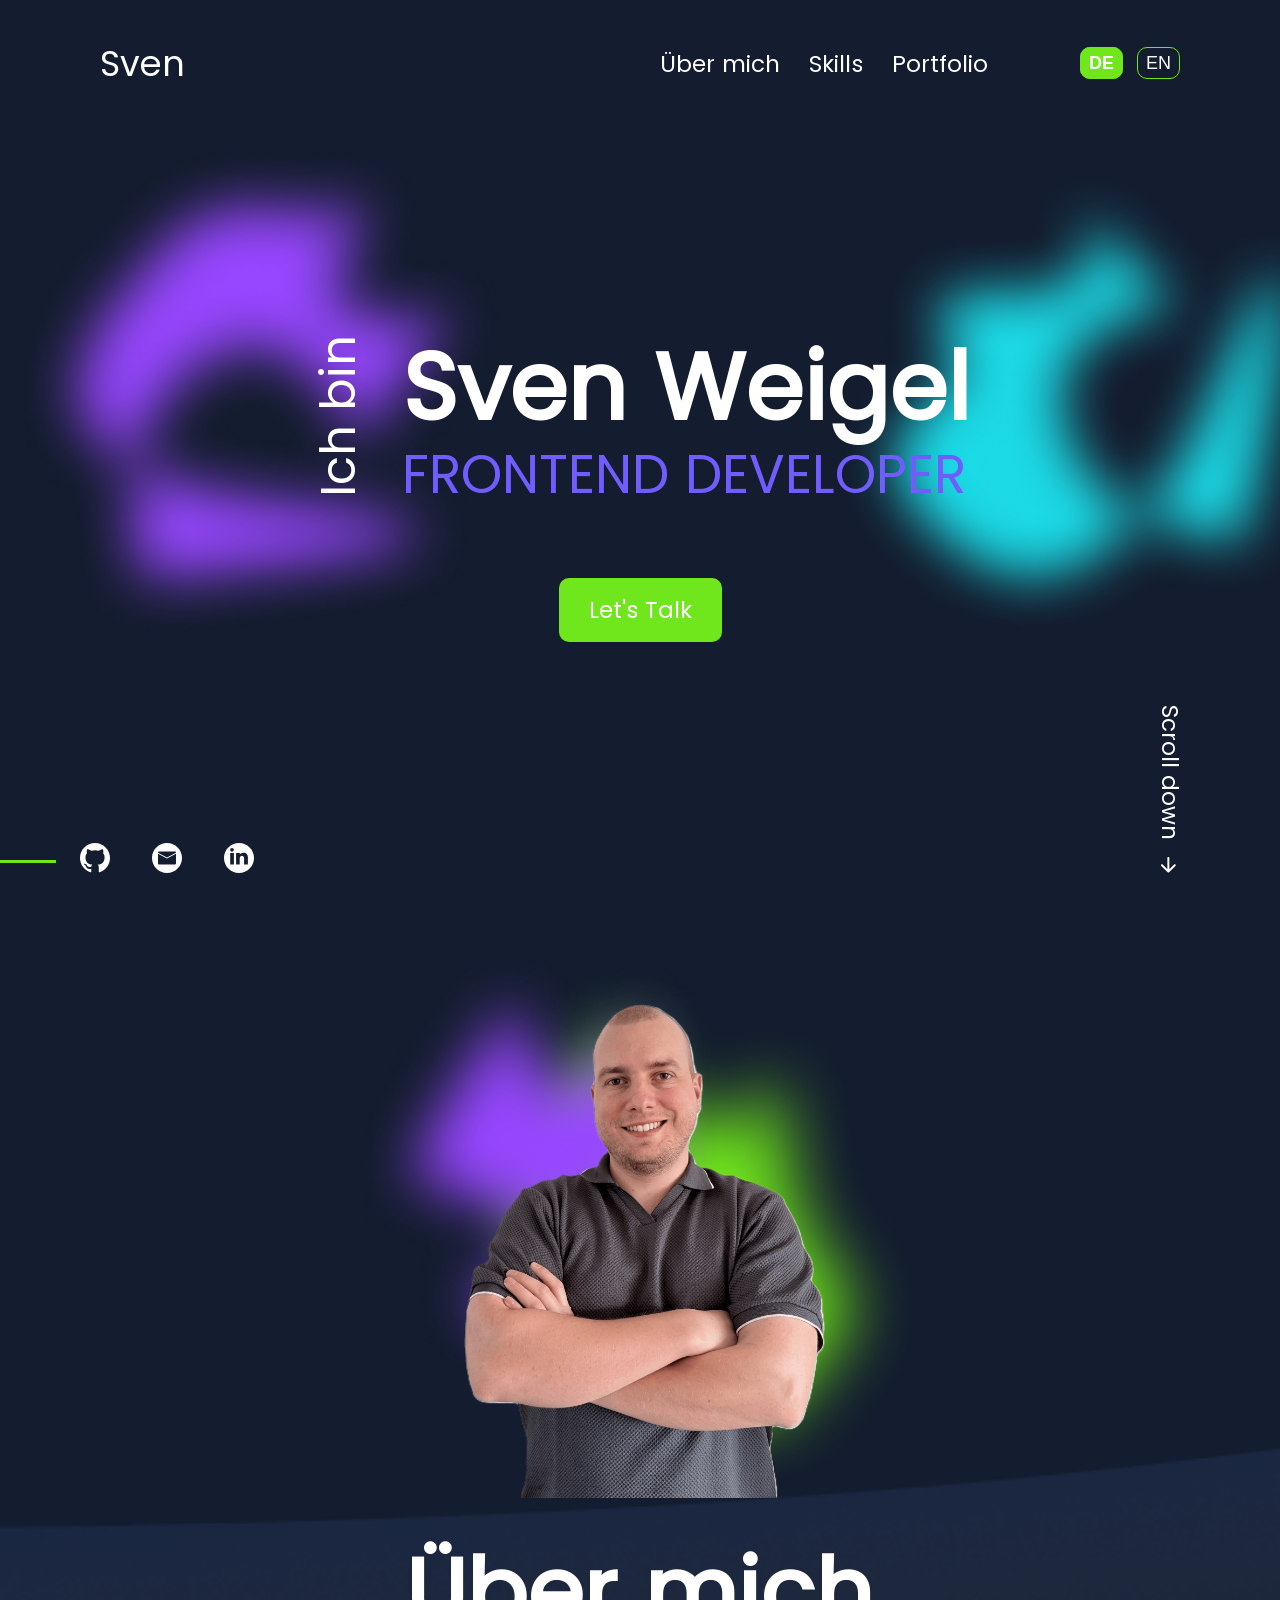
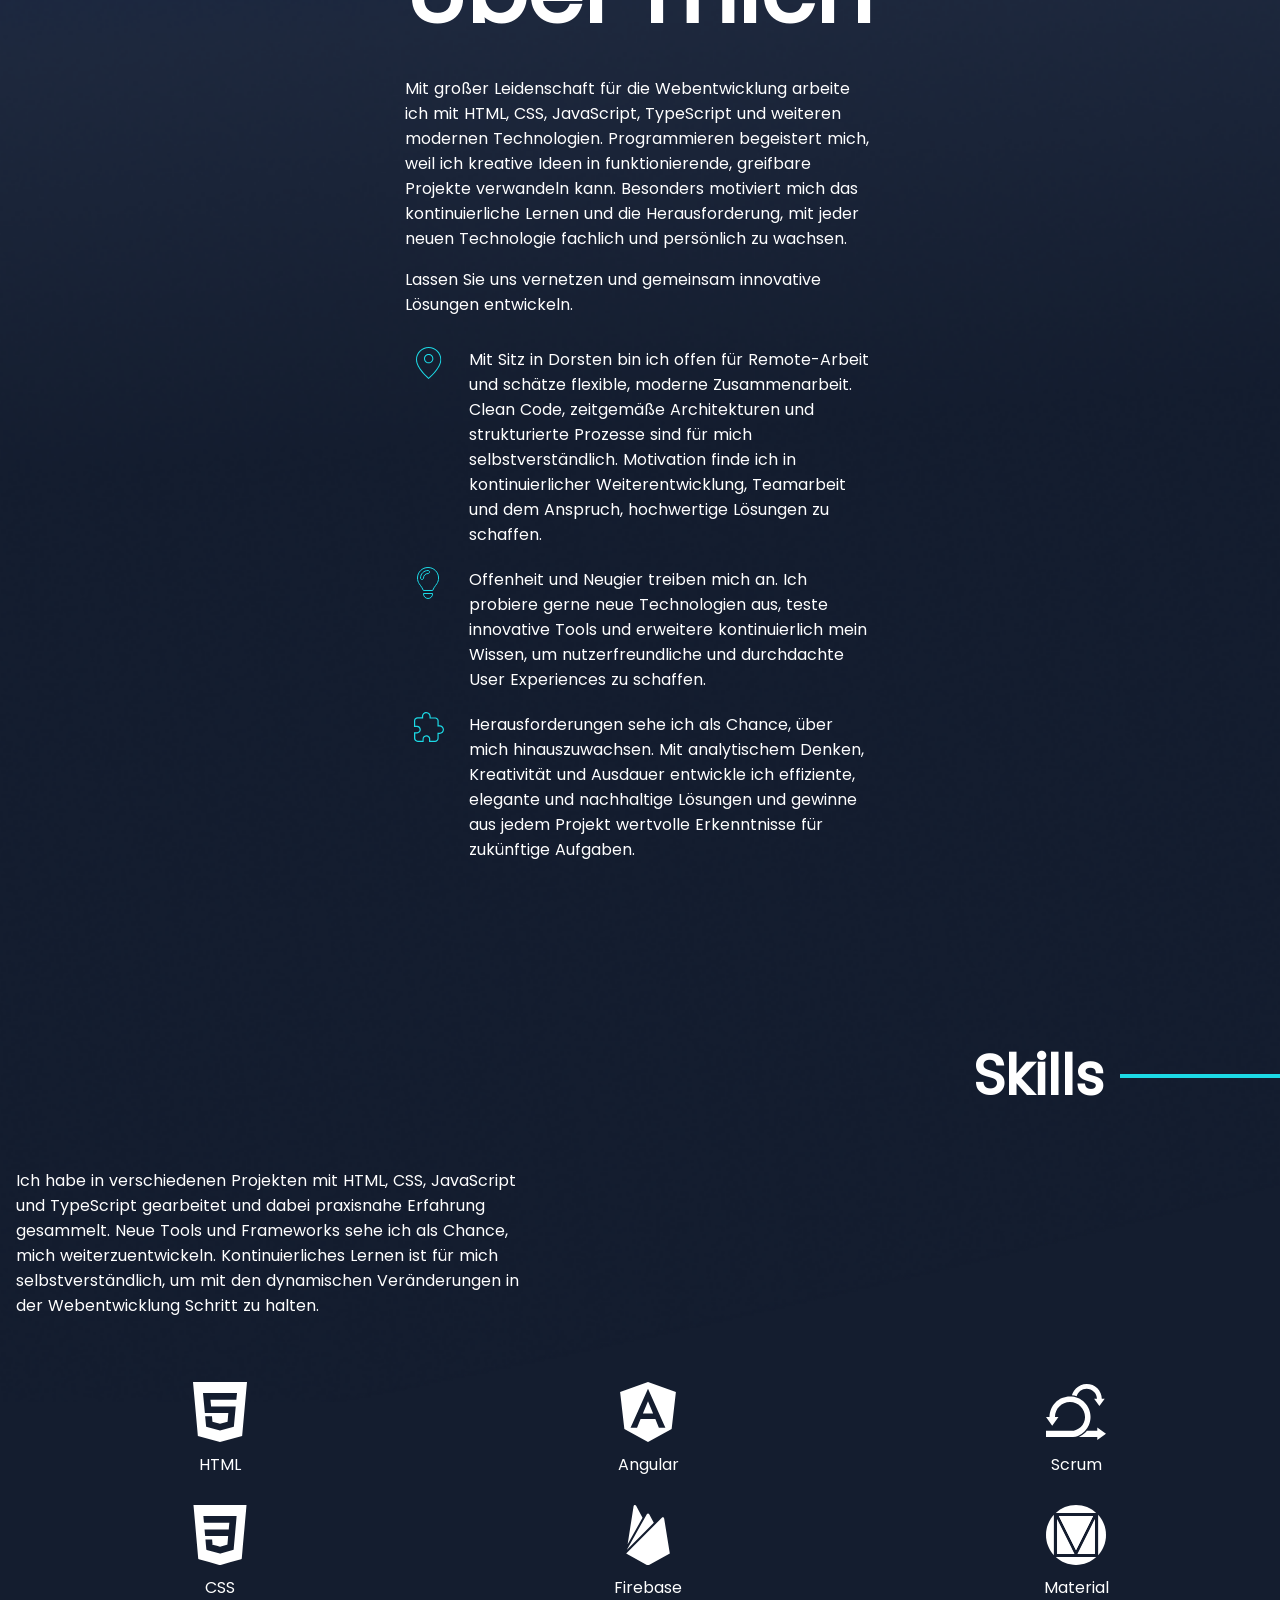
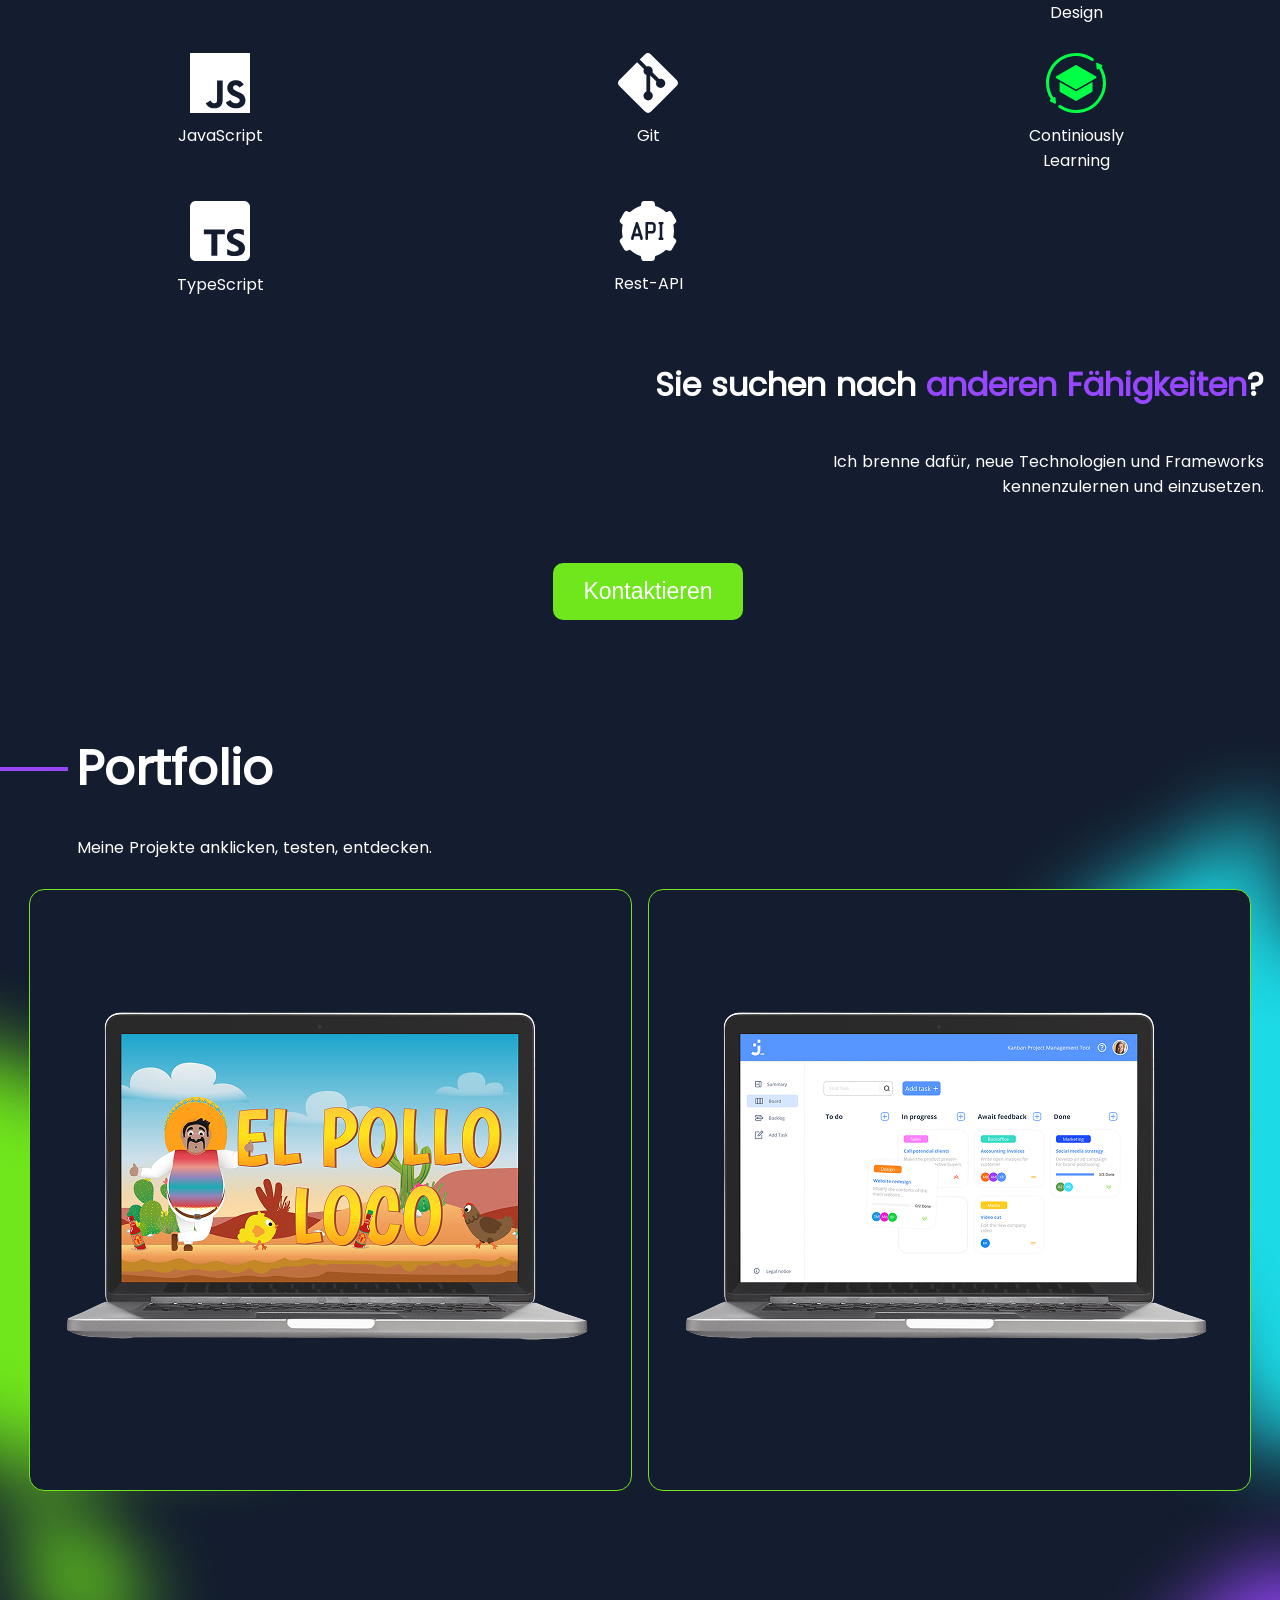
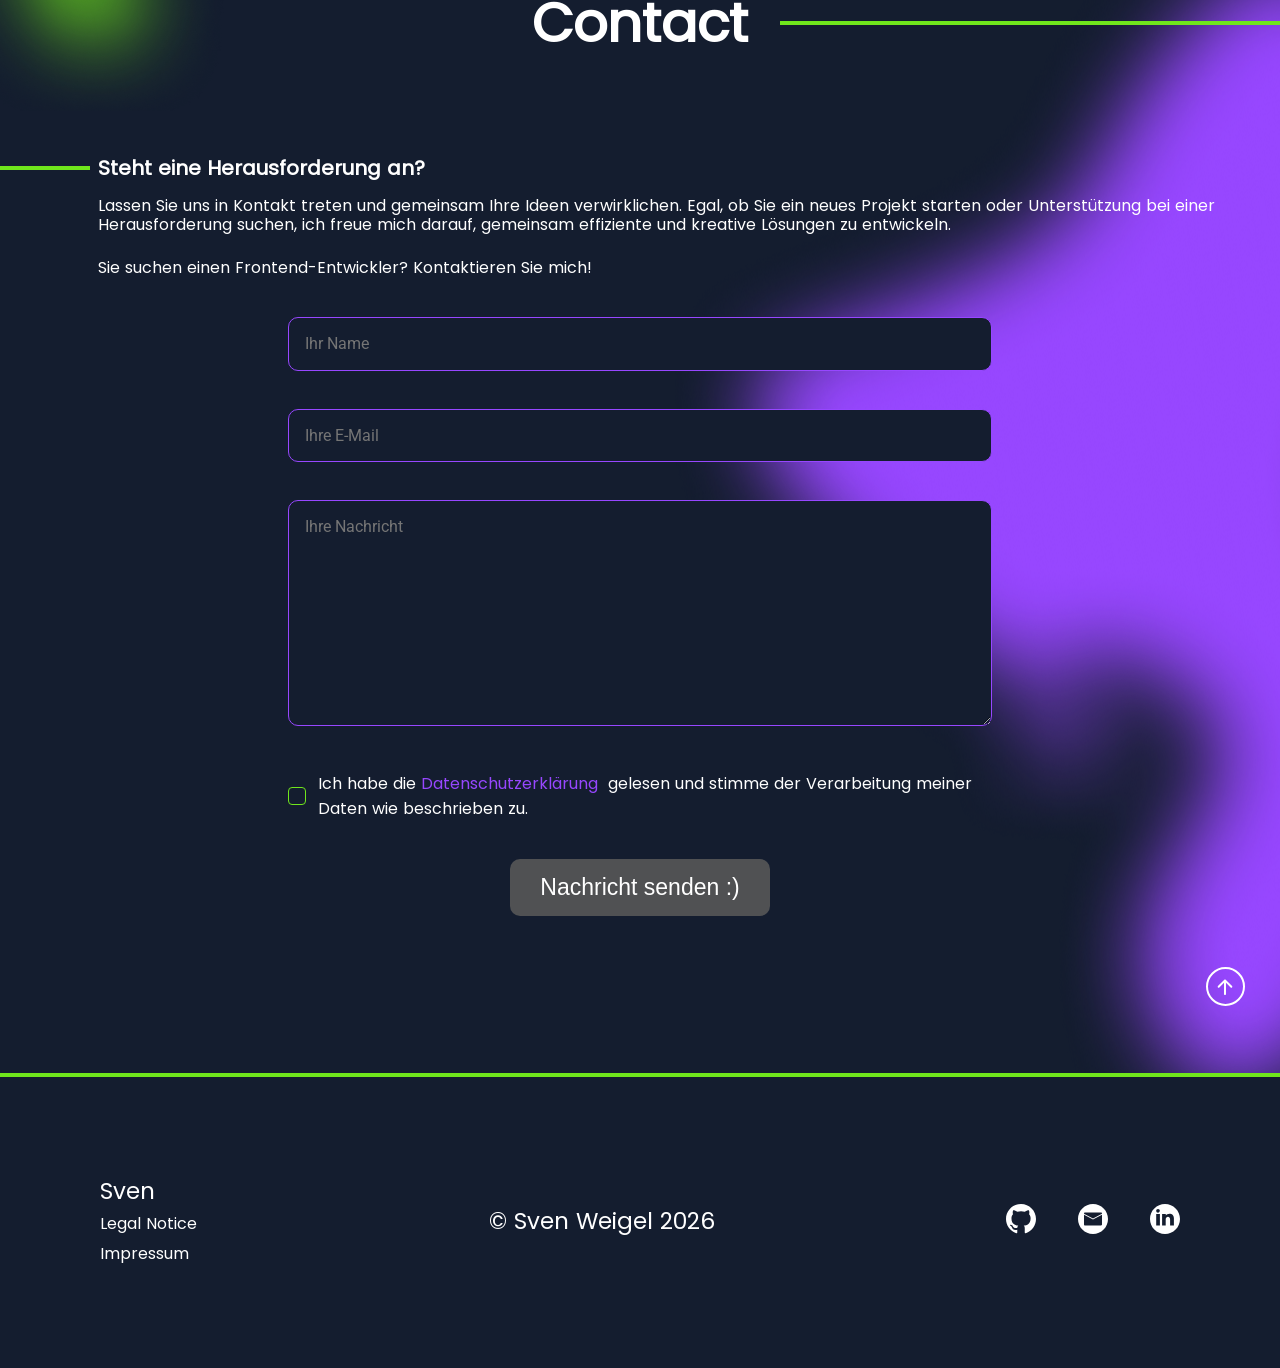
==== commit 011e1500: "change footer impressum and legal notice" ====
--- a/index.html
+++ b/index.html
@@ -433,9 +433,9 @@
         </div>
         <span>© Sven Weigel 2026</span>
         <nav id="footer-nav">
-          <a href="https://github.com/SvenWeigel"><img src="assets/icons/git-hub.svg" alt=""></a>
+          <a href="https://github.com/SvenWeigel" target="_blank"><img src="assets/icons/git-hub.svg" alt=""></a>
           <a href="#contact"><img src="assets/icons/email.svg" alt=""></a>
-          <a href="https://www.linkedin.com/in/sven-w-9170ab28a/"><img src="assets/icons/linkedin.svg" alt=""></a>
+          <a href="https://www.linkedin.com/in/sven-w-9170ab28a/" target="_blank"><img src="assets/icons/linkedin.svg" alt=""></a>
         </nav>
       </div>
     </div>
--- a/styles/skills.css
+++ b/styles/skills.css
@@ -1,5 +1,5 @@
 #skills{
-  scroll-margin-top: 80px;
+  scroll-margin-top: 90px;
 }
 
 #skills-container {
@@ -109,13 +109,20 @@
   margin: 0;
 }
 
-.hover-effect img:hover {
-  transform: scale(1.05) translateY(-50%);
-  transition: transform 0.3s ease;
+.skills-icon {
+  transition: transform 0.25s ease;
+}
+
+.skill-icons-div:hover .skills-icon {
+  transform: scale(1.05) translateY(-12px);
 }
 
 @media (max-width: 1285px) {
-  .hover-effect img:hover {
+  .skills-icon {
+    transition: none;
+  }
+
+  .skill-icons-div:hover .skills-icon {
     transform: none;
     transition: none;
   }
--- a/styles/portfolio.css
+++ b/styles/portfolio.css
@@ -1,42 +1,17 @@
 #portfolio {
-  scroll-margin-top: 114px;
-  max-width: 1440px;
+  scroll-margin-top: 125px;
   margin: 0 auto;
+  padding-bottom: 220px;
+  margin-bottom: -220px;
+  background-image: url("../assets/imgs/portfolio-green-shadow1.png"), url("../assets/imgs/portfolio-blue-shadow1.png");
+  background-repeat: no-repeat;
+  background-position: left -530px bottom -20px, right -450px top -20px;
 }
 
 #portfolio {
   position: relative;
   z-index: 200;
   overflow: visible;
-}
-
-#portfolio::before,
-#portfolio::after {
-  content: "";
-  position: absolute;
-  pointer-events: none;
-  background-repeat: no-repeat;
-  background-size: auto;
-}
-
-#portfolio::before {
-  background-image: url("../assets/imgs/portfolio-green-shadow.png");
-  left: 0;
-  bottom: -250px;
-  width: min(740px, 100%);
-  height: min(740px, 100%);
-  background-position: left bottom;
-  z-index: 0;
-}
-
-#portfolio::after {
-  background-image: url("../assets/imgs/portfolio-blue-shadow.png");
-  right: 0;
-  top: -210px;
-  width: min(800px, 100%);
-  height: min(800px, 100%);
-  background-position: right top;
-  z-index: 0;
 }
 
 #portfolio-content {
--- a/styles/hero.css
+++ b/styles/hero.css
@@ -104,15 +104,16 @@
 
 #hero {
   min-height: calc(100vh - 114px);
-  max-width: 1440px;
+  /* max-width: 1440px; */
   margin: 0 auto;
   display: flex;
   flex-direction: column;
   justify-content: center;
   align-items: center;
-  background-image: url('../assets/imgs/hero-purpel.png'), url('../assets/imgs/hero-blue.png');
+  background-image: url('../assets/imgs/hero-purpel.png'), url('../assets/imgs/hero-blue1.png');
   background-repeat: no-repeat;
-  background-position: center left -293px, center right ;
+  background-position: center left 15px, center right -63px;
+  background-size: 500px, 500px;
 }
 
 #hero-flex-div {
--- a/styles/contact.css
+++ b/styles/contact.css
@@ -166,6 +166,12 @@
 textarea:hover {
   border-color: #1ce6df;
   transition: border-color 0.2s ease;
+}
+
+.required-field {
+  color: green;
+  font-size: 12px;
+  margin-top: 4px;
 }
 
 #contact-form {
@@ -323,23 +329,11 @@
 #contact {
   position: relative;
   z-index: 201;
-  max-width: 1440px;
   margin: 0 auto;
-  scroll-margin-top: 15px;
-}
-
-#contact::before {
-  content: "";
-  position: absolute;
-  top: 0;
-  left: 0;
-  right: 0;
-  bottom: 0;
-  background-image: url("../assets/imgs/contact-purple-shadow.png");
-  background-position: right top -20px;
+  scroll-margin-top: 30px;
+  background-image: url("../assets/imgs/contact-purple-shadow1.png");
+  background-position: right -250px top -20px;
   background-repeat: no-repeat;
-  z-index: 0;
-  pointer-events: none;
 }
 
 @media (max-width: 1285px) {
--- a/styles/contact.css
+++ b/styles/contact.css
@@ -166,6 +166,12 @@
 textarea:hover {
   border-color: #1ce6df;
   transition: border-color 0.2s ease;
+}
+
+.required-field {
+  color: green;
+  font-size: 12px;
+  margin-top: 4px;
 }
 
 #contact-form {
@@ -323,23 +329,11 @@
 #contact {
   position: relative;
   z-index: 201;
-  max-width: 1440px;
   margin: 0 auto;
-  scroll-margin-top: 15px;
-}
-
-#contact::before {
-  content: "";
-  position: absolute;
-  top: 0;
-  left: 0;
-  right: 0;
-  bottom: 0;
-  background-image: url("../assets/imgs/contact-purple-shadow.png");
-  background-position: right top -20px;
+  scroll-margin-top: 30px;
+  background-image: url("../assets/imgs/contact-purple-shadow1.png");
+  background-position: right -250px top -20px;
   background-repeat: no-repeat;
-  z-index: 0;
-  pointer-events: none;
 }
 
 @media (max-width: 1285px) {
--- a/styles/footer.css
+++ b/styles/footer.css
@@ -13,7 +13,6 @@
   border-top: 4px solid #70e61c;
 }
 footer {
-  /* display: flex; */
   justify-content: center;
   color: white;
 }
--- a/styles/about-me.css
+++ b/styles/about-me.css
@@ -1,6 +1,6 @@
 #about-me {
   margin-top: 100px;
-  scroll-margin-top: 30px;
+  scroll-margin-top: 40px;
 }
 
 #about-me-header {
@@ -100,7 +100,7 @@
   top: 0;
   bottom: -420px;
   background-image: url("../assets/imgs/about-me-ramp.png");
-  background-position: bottom -715px center;
+  background-position: bottom -630px center;
   background-repeat: no-repeat;
   background-size: cover;
   z-index: -1;
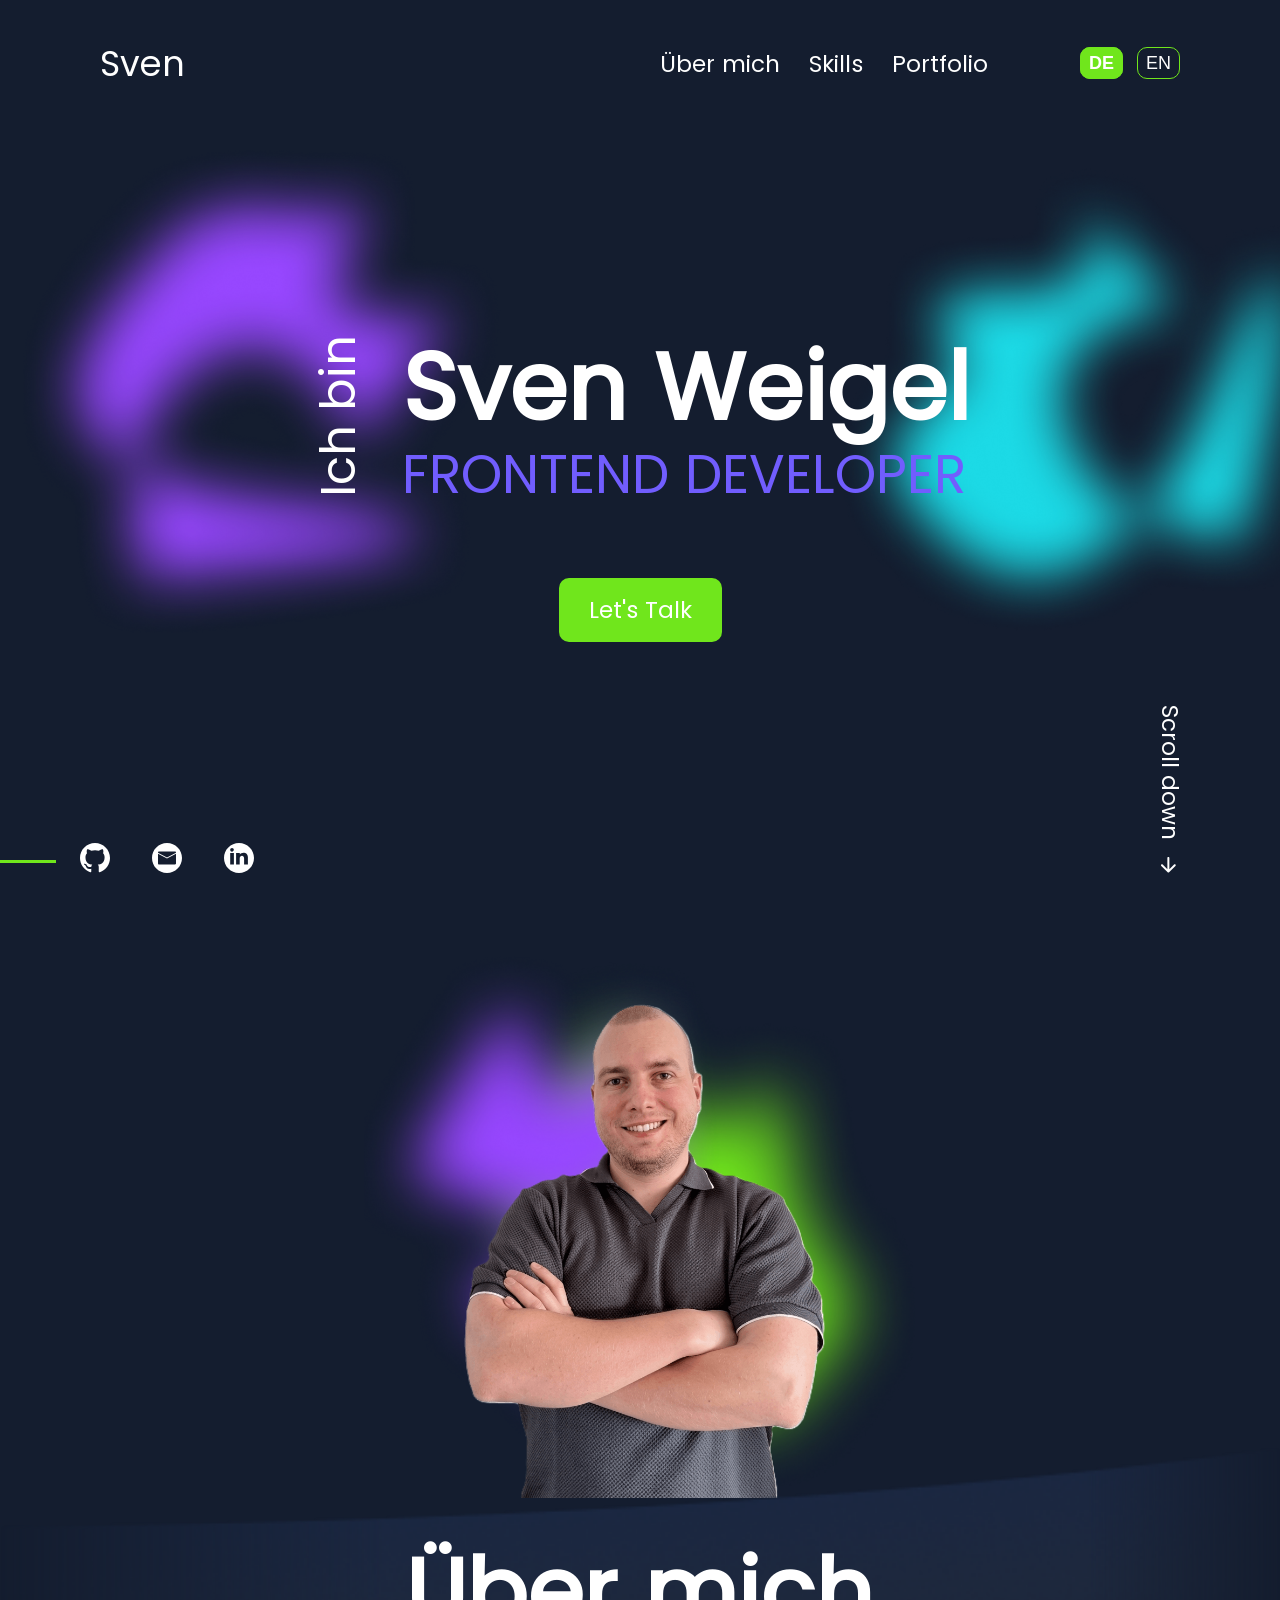
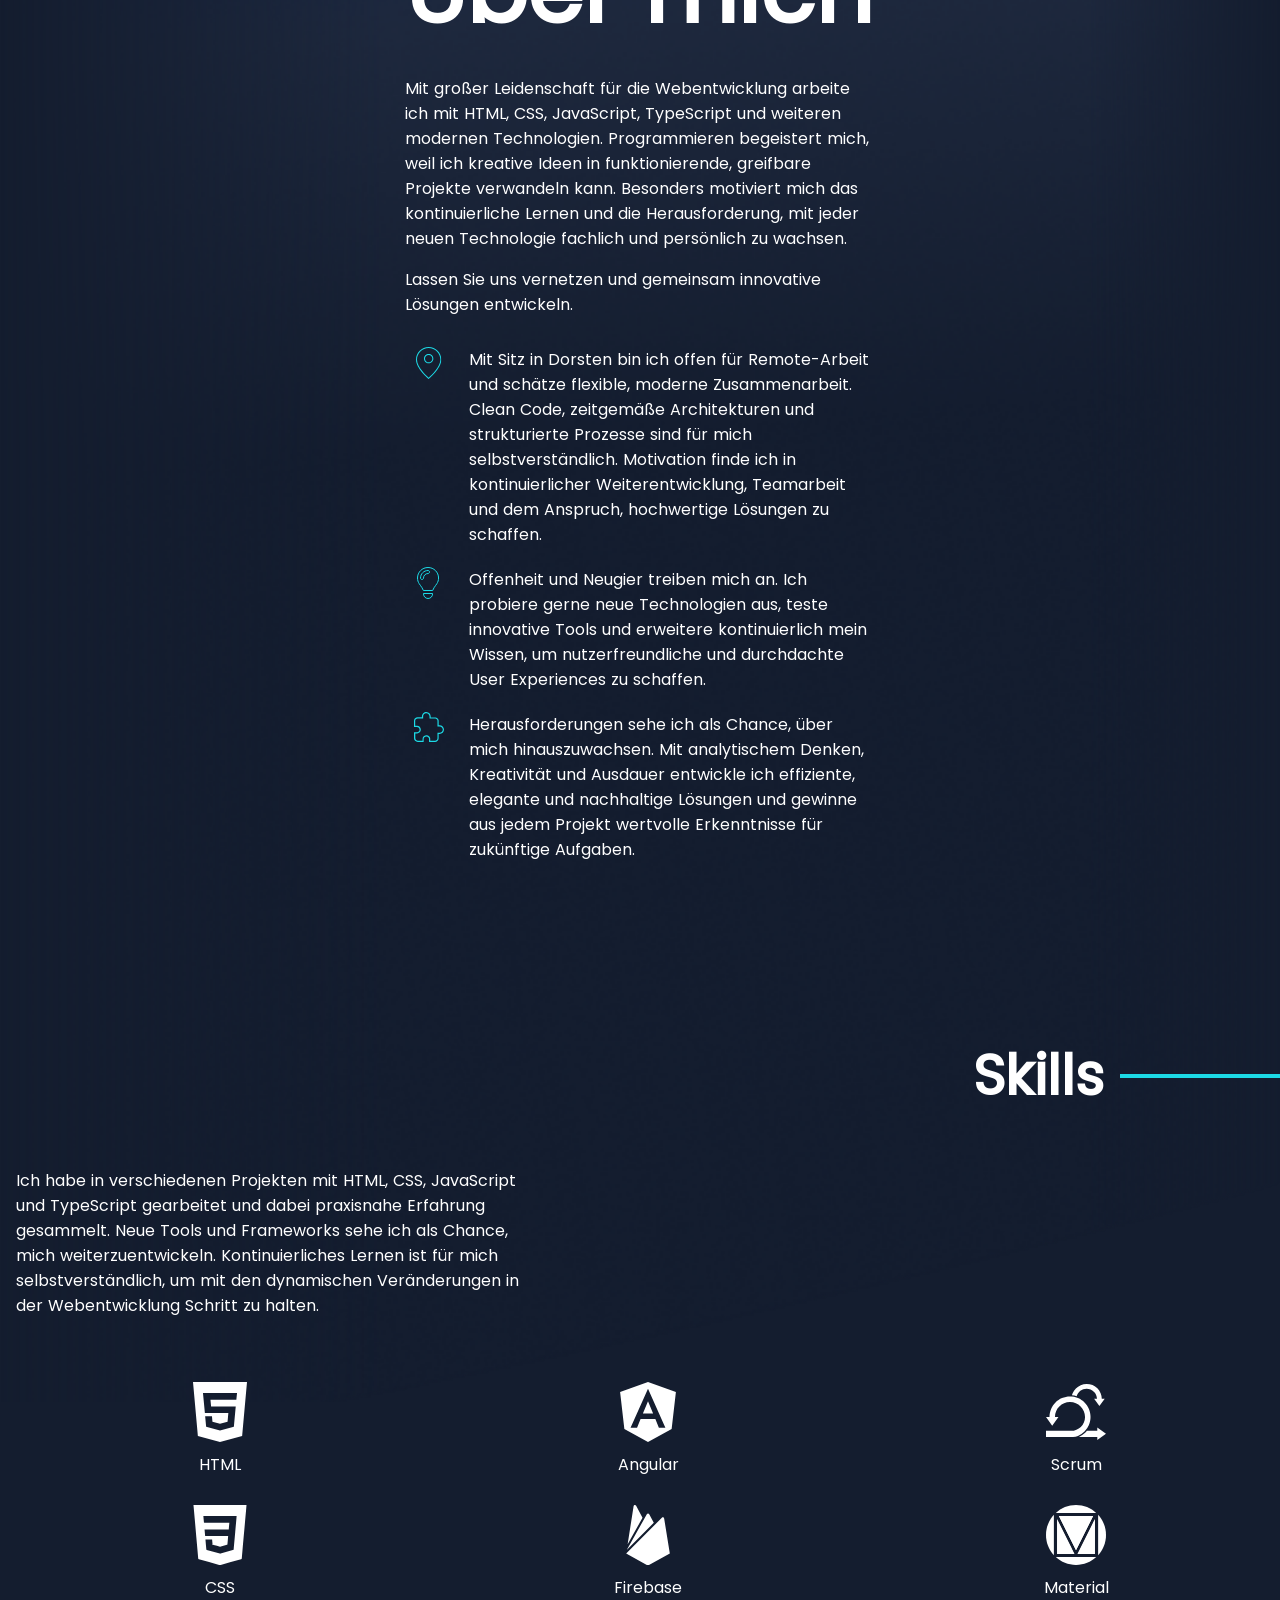
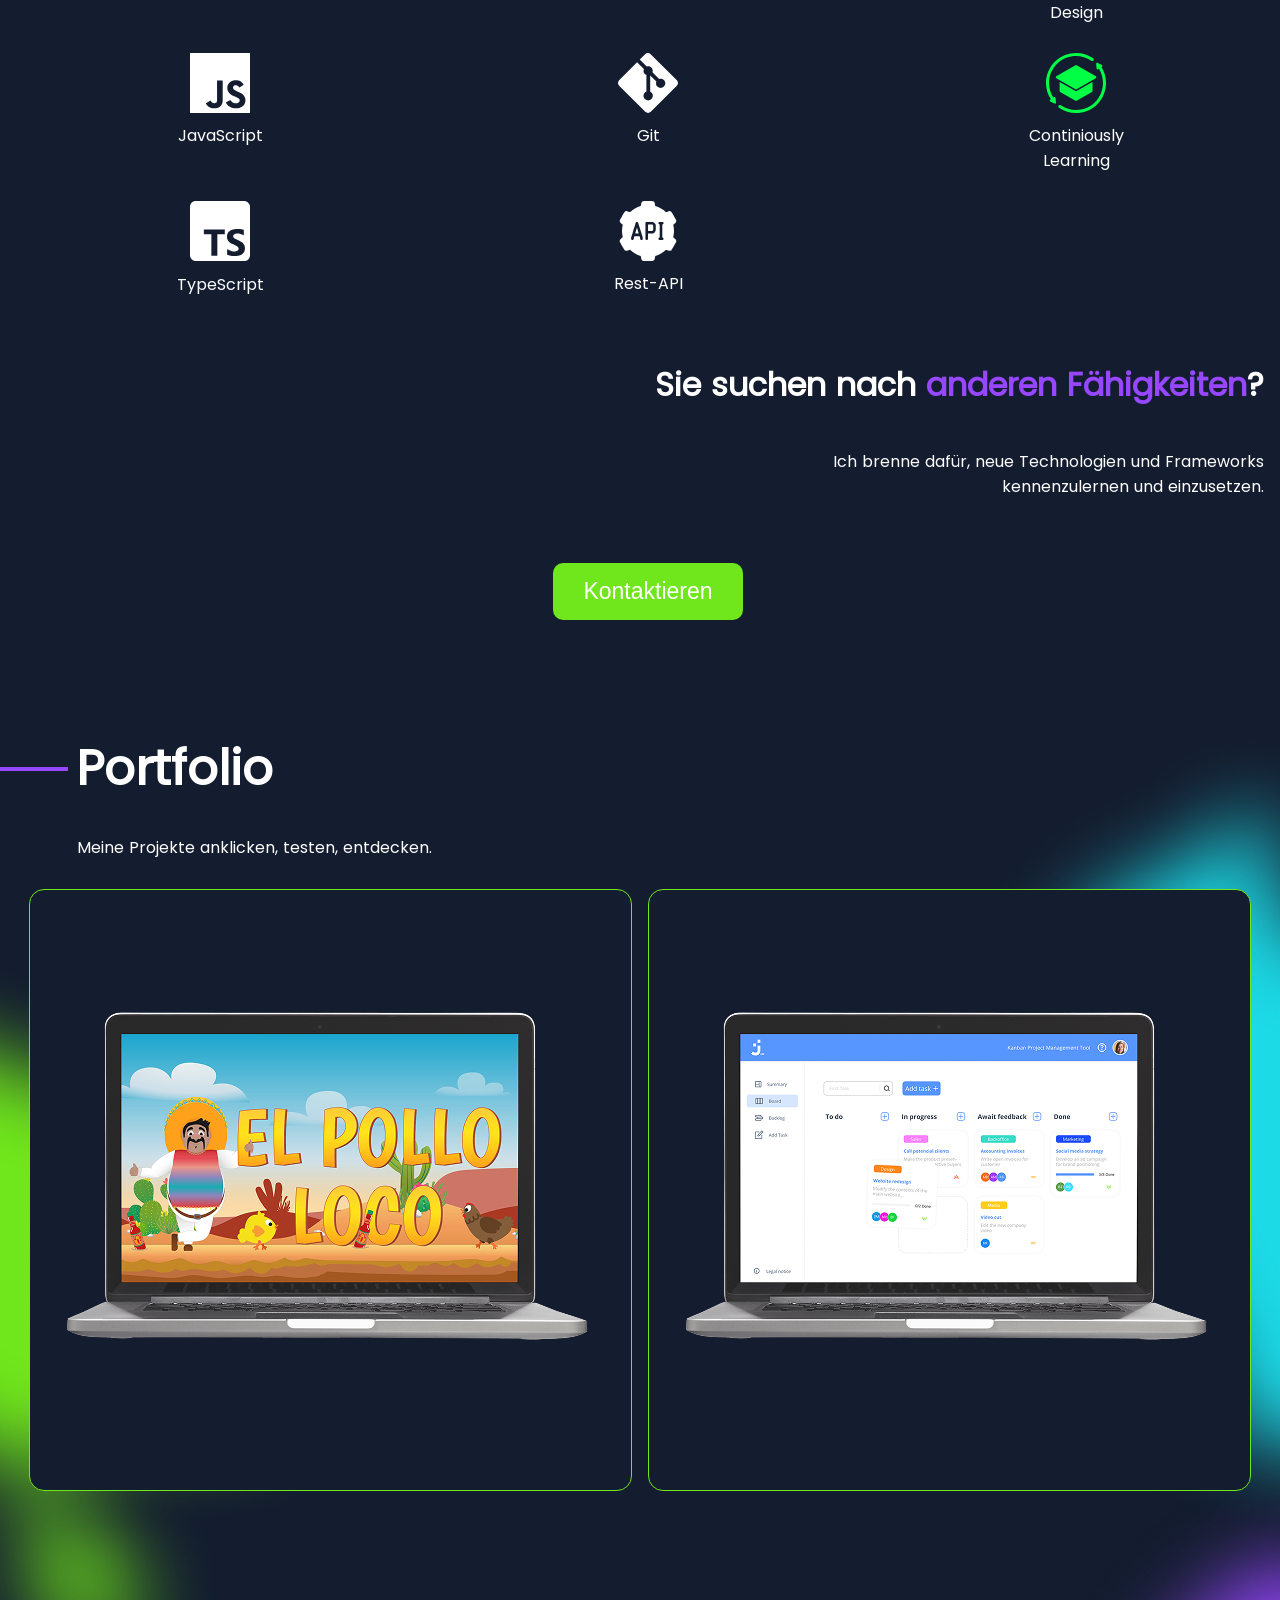
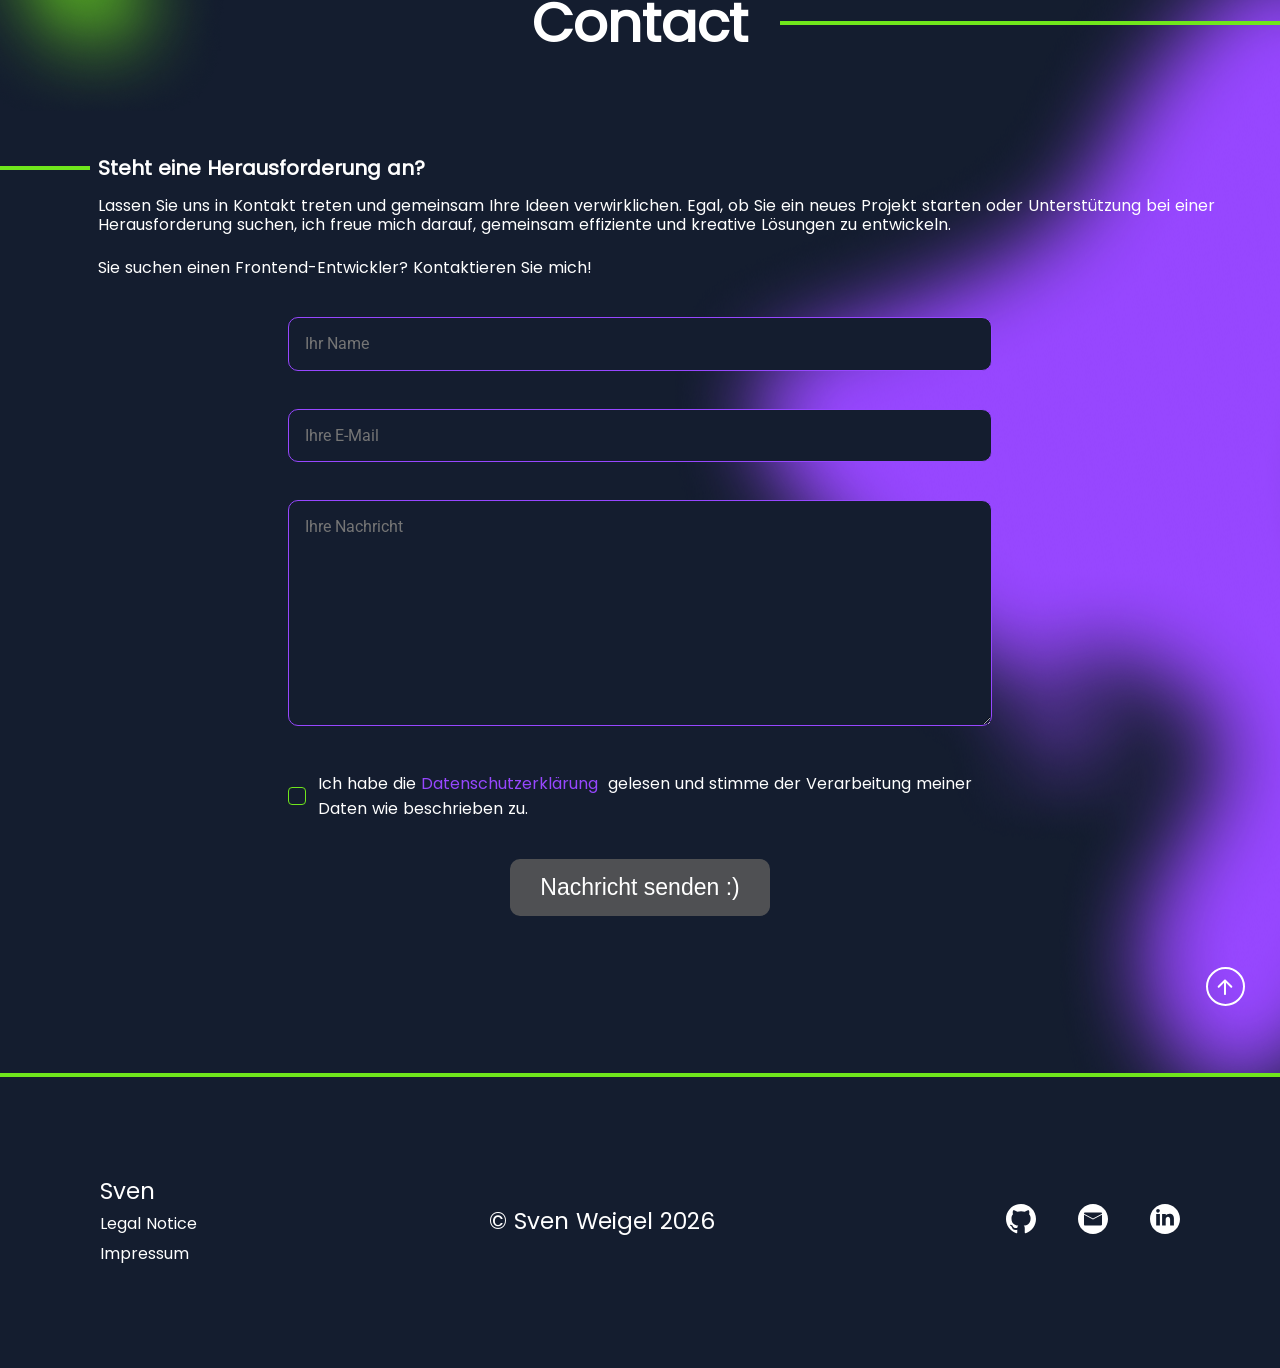
==== commit c2307ad6: "add: scroll effect // change readme.md" ====
--- a/index.html
+++ b/index.html
@@ -49,7 +49,7 @@
       </div>
     </div>
   </header>
-  <section id="hero">
+  <section id="hero" >
     <div id="hero-header">
       <div class="content">
         <div id="who-am-i">
@@ -96,7 +96,7 @@
       </div>
     </aside>
   </section>
-  <section id="about-me">
+  <section id="about-me" class="fade-up">
     <div id="about-me-content-wrapper">
       <div class="content">
         <div id="about-me-container">
@@ -147,7 +147,7 @@
       </div>
     </div>
   </section>
-  <section id="skills">
+  <section id="skills" class="fade-up-right">
     <div id="skills-content">
       <div class="content">
         <div id="skills-container">
@@ -239,7 +239,7 @@
         </div>
       </div>
   </section>
-  <section id="portfolio">
+  <section id="portfolio" class="fade-up">
     <div id="portfolio-content">
       <div class="content">
         <div id="portfolio-container">
@@ -356,7 +356,7 @@
       </div>
     </div>
   </section>
-  <section id="contact">
+  <section id="contact" class="fade-up-right">
     <div id="contact-content">
       <div class="content">
         <div id="contact-header-container">
@@ -454,4 +454,5 @@
   <script src="scripts/contact.js"></script>
   <script src="scripts/language.js"></script>
   <script src="scripts/commentary.js"></script>
+  <script src="scripts/scroll-reveal.js"></script>
 </html>
--- a/style.css
+++ b/style.css
@@ -108,3 +108,39 @@
   font-size: clamp(15px, 4.5vw - 0.5rem, 48px);
 }
 
+.fade-up,
+.fade-up-right {
+  opacity: 0;
+  will-change: transform, opacity;
+}
+
+.fade-up.in-view {
+  animation: fadeInLeftToRight 900ms cubic-bezier(.22,.98,.38,1) both;
+}
+
+.fade-up-right.in-view {
+  animation: fadeInRightToLeft 900ms cubic-bezier(.22,.98,.38,1) both;
+}
+
+@keyframes fadeInLeftToRight {
+  from {
+    opacity: 0;
+    transform: translateX(-80px);
+  }
+  to {
+    opacity: 1;
+    transform: translateX(0);
+  }
+}
+
+@keyframes fadeInRightToLeft {
+  from {
+    opacity: 0;
+    transform: translateX(80px);
+  }
+  to {
+    opacity: 1;
+    transform: translateX(0);
+  }
+}
+
--- a/styles/about-me.css
+++ b/styles/about-me.css
@@ -103,6 +103,20 @@
   background-position: bottom -630px center;
   background-repeat: no-repeat;
   background-size: cover;
+  -webkit-mask-image: linear-gradient(
+    to right,
+    transparent 0%,
+    black 12%,
+    black 88%,
+    transparent 100%
+  );
+  mask-image: linear-gradient(
+    to right,
+    transparent 0%,
+    black 30%,
+    black 85%,
+    transparent 100%
+  );
   z-index: -1;
   pointer-events: none;
 }
